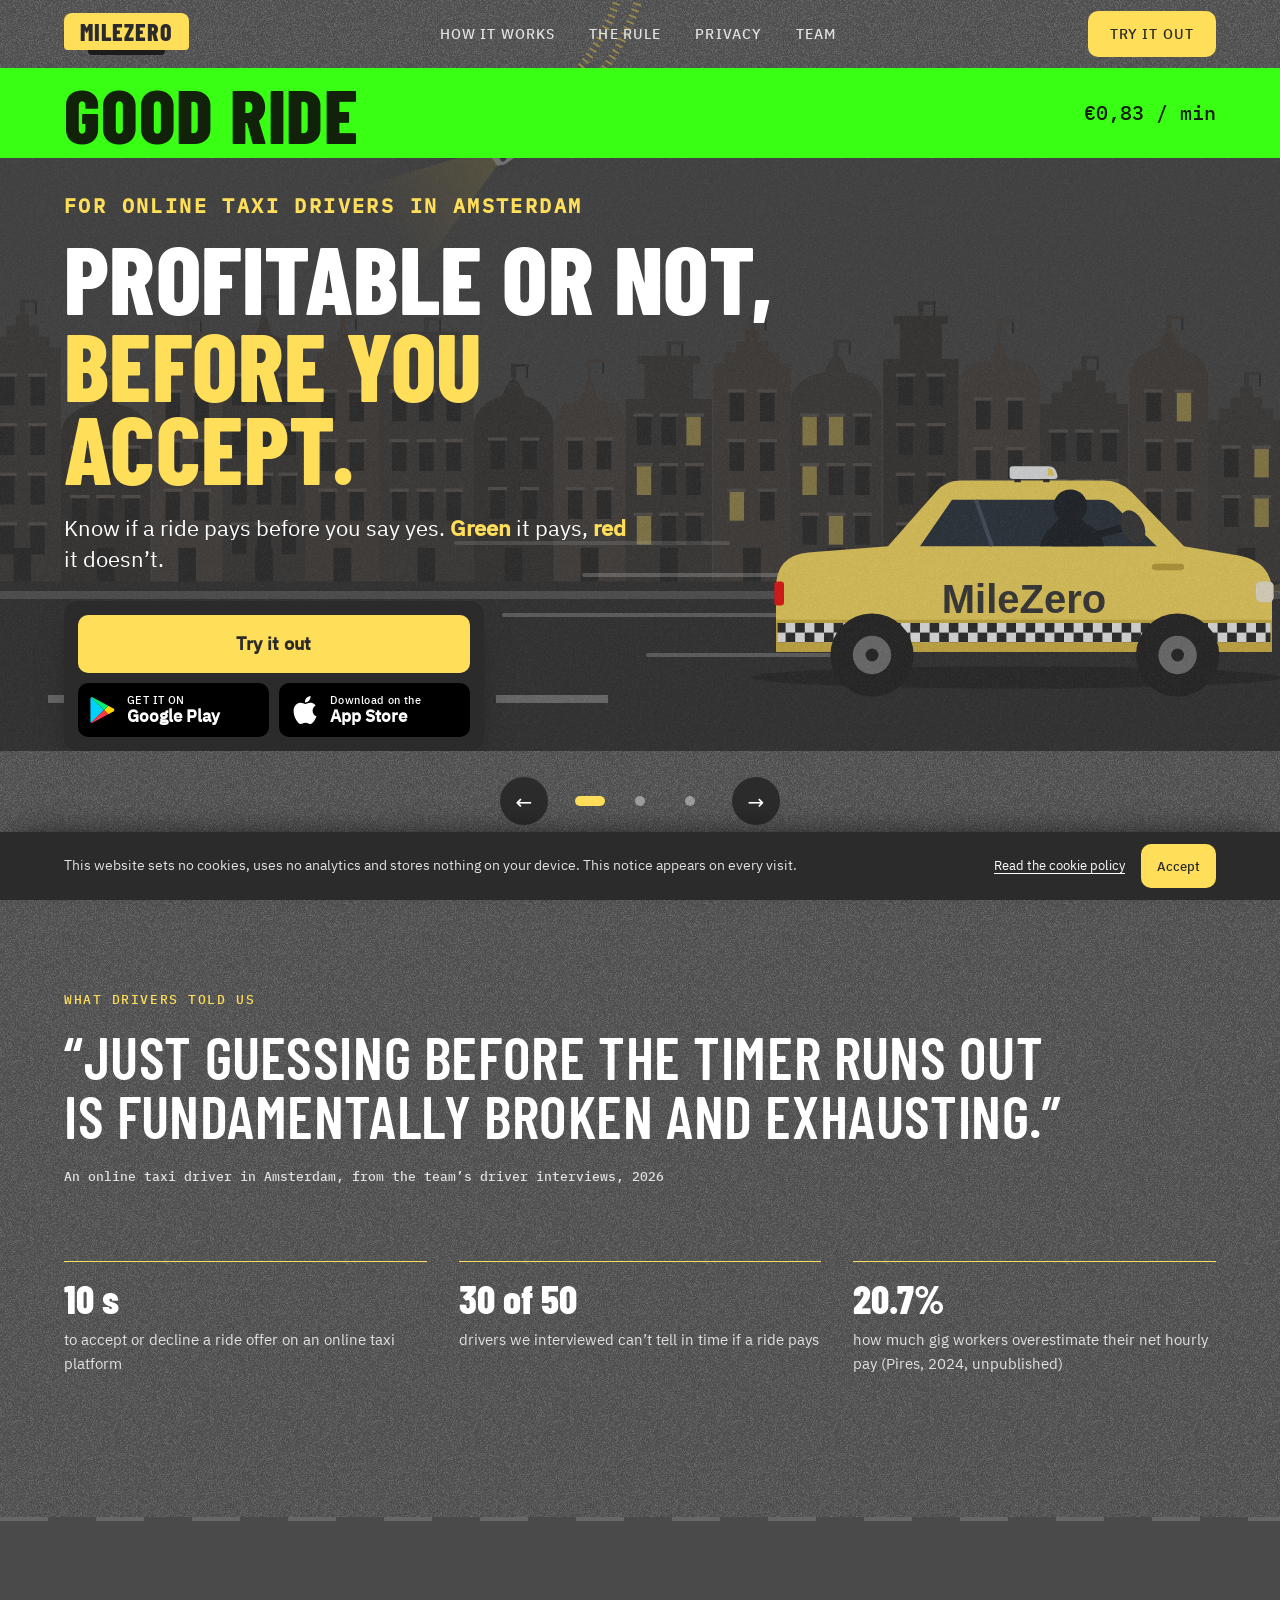
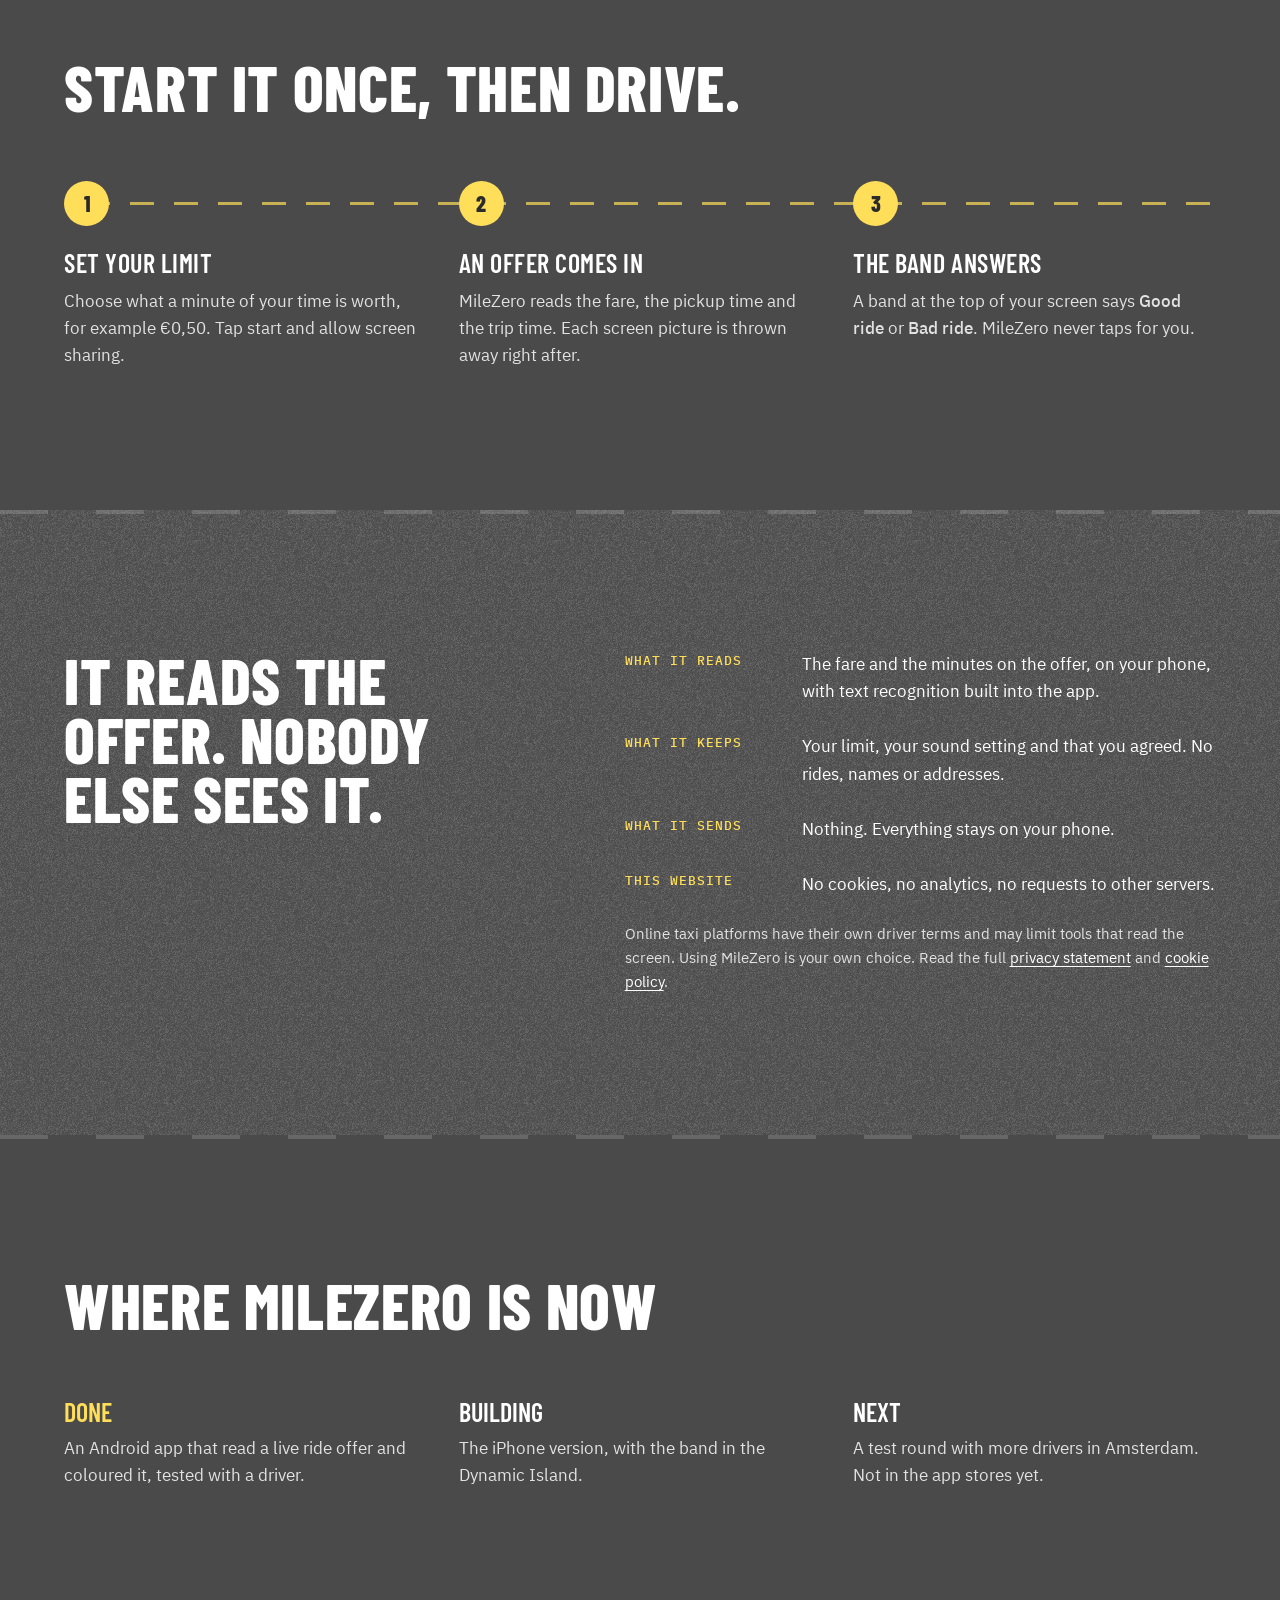
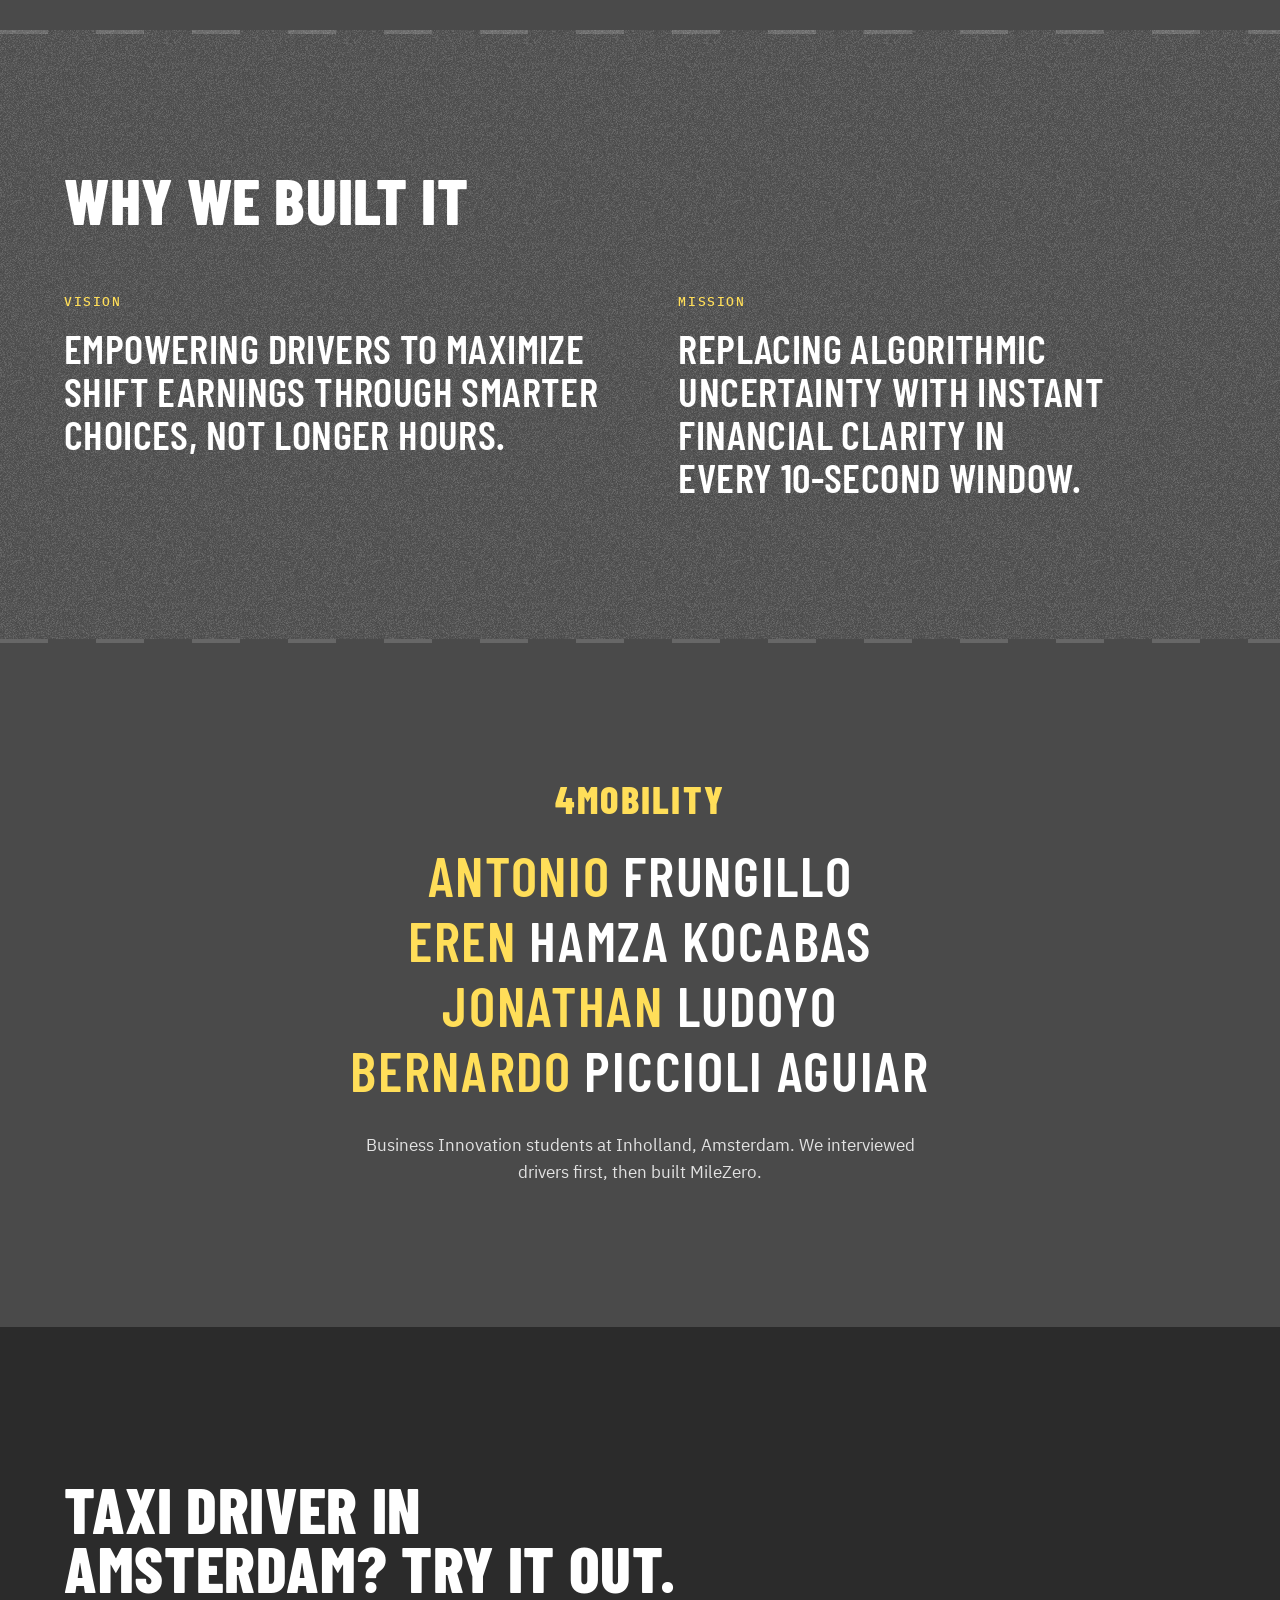
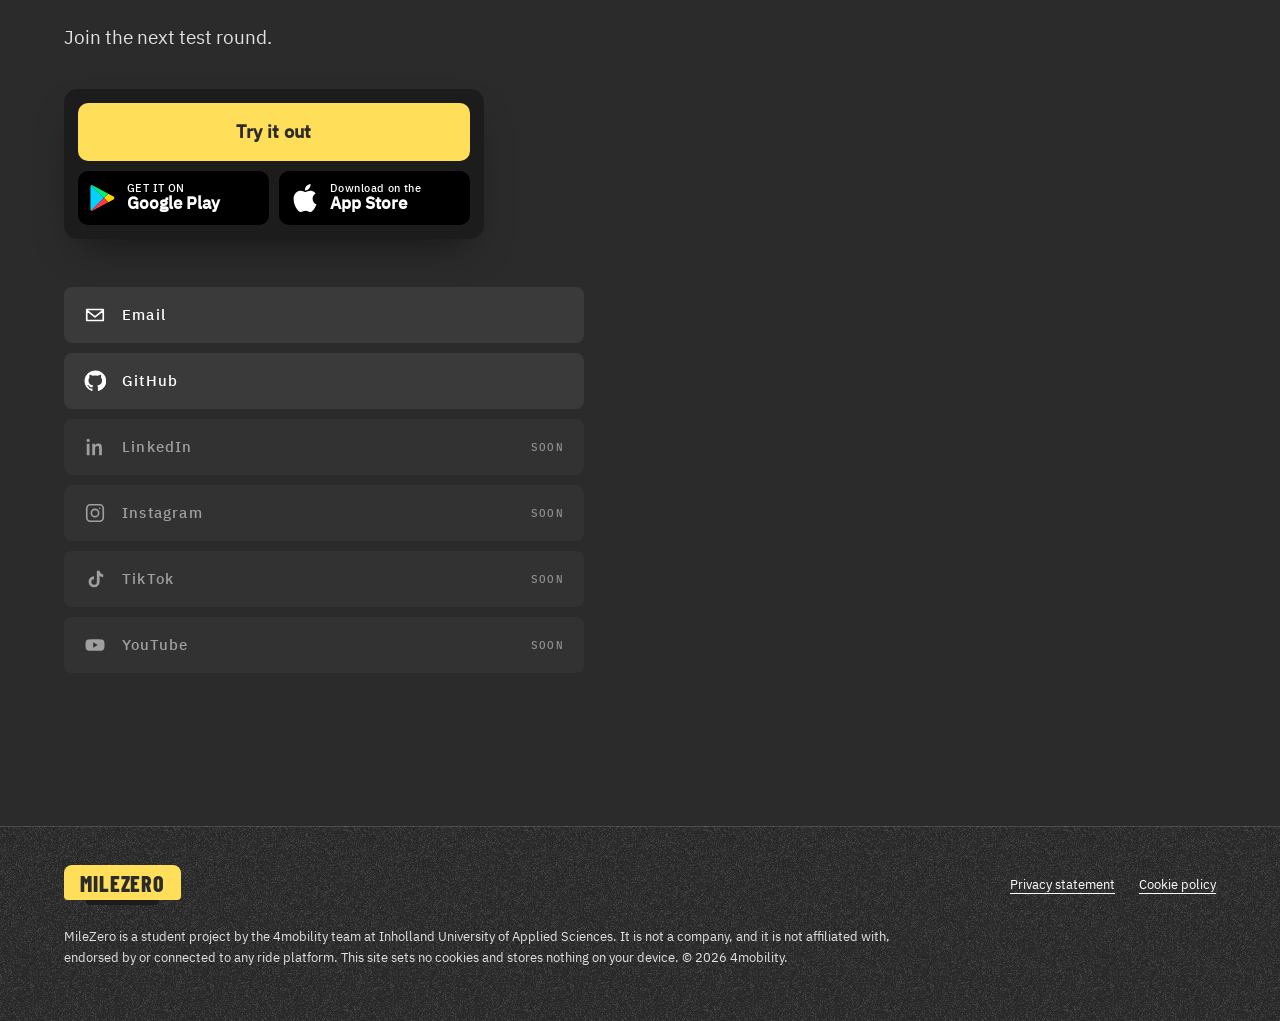
==== index.html @ fc0832f2 "MileZero landing page Co-Authored-By: Claude Opus 5.5 <noreply@anthropic.com>" ====
<!doctype html>
<html lang="en">
<head>
<meta charset="utf-8">
<meta name="viewport" content="width=device-width, initial-scale=1, viewport-fit=cover">
<meta http-equiv="Content-Security-Policy" content="default-src 'none'; script-src 'self'; style-src 'self'; img-src 'self' data:; font-src 'self'; manifest-src 'self'; connect-src 'none'; form-action 'none'; base-uri 'none'">
<meta name="referrer" content="no-referrer">
<meta name="theme-color" content="#545454">
<title>MileZero: profitable or not, before you accept</title>
<meta name="description" content="A ride check for online taxi drivers in Amsterdam. MileZero tells you if a ride is profitable or not, before you accept. Nothing leaves your phone.">
<link rel="canonical" href="https://antoniotakor-tech.github.io/milezero-site/">
<meta property="og:title" content="MileZero: profitable or not, before you accept">
<meta property="og:description" content="Profitable or not, before you accept. For online taxi drivers in Amsterdam.">
<meta property="og:type" content="website">
<meta property="og:url" content="https://antoniotakor-tech.github.io/milezero-site/">
<meta property="og:image" content="https://antoniotakor-tech.github.io/milezero-site/assets/og-image.png">
<meta property="og:image:width" content="1200">
<meta property="og:image:height" content="630">
<meta name="twitter:card" content="summary_large_image">
<meta name="twitter:title" content="MileZero: profitable or not, before you accept">
<meta name="twitter:description" content="Profitable or not, before you accept. For online taxi drivers in Amsterdam.">
<meta name="twitter:image" content="https://antoniotakor-tech.github.io/milezero-site/assets/og-image.png">
<link rel="icon" href="assets/icon.svg" type="image/svg+xml">
<link rel="apple-touch-icon" href="assets/apple-touch-icon.png">
<link rel="manifest" href="manifest.webmanifest">
<link rel="preload" href="assets/fonts/barlow-condensed-latin-800-normal.woff2" as="font" type="font/woff2" crossorigin>
<link rel="stylesheet" href="style.css?v=1794825175">
</head>
<body>
<a class="skip" href="#main">Skip to content</a>
<svg id="road" class="road" aria-hidden="true" focusable="false">
  <defs>
    <mask id="mReveal" maskUnits="userSpaceOnUse"><path id="maskPath" fill="none" stroke="#fff" stroke-width="70" stroke-linecap="round"/></mask>
    <mask id="mHot" maskUnits="userSpaceOnUse"><path id="hotMaskPath" fill="none" stroke="#fff" stroke-width="70"/></mask>
    <linearGradient id="beam" x1="0" x2="1"><stop offset="0" stop-color="#ffde59" stop-opacity=".45"/><stop offset="1" stop-color="#ffde59" stop-opacity="0"/></linearGradient>
  </defs>
  <path id="roadCentre" fill="none" stroke="none"/>
  <g class="tread" mask="url(#mReveal)"><path id="trackL"/><path id="trackR"/></g>
  <g class="tread hot" mask="url(#mHot)"><path id="hotL"/><path id="hotR"/></g>
  <g id="car"><g class="car-body">
    <polygon points="22,-9 150,-52 150,52 22,9" fill="url(#beam)"/>
    <rect x="-24" y="-13" width="48" height="26" rx="8" fill="#f4f6f8"/>
    <rect x="-10" y="-10" width="21" height="20" rx="4" fill="#545454"/>
    <rect x="12" y="-10" width="6" height="20" rx="2" fill="#2b2b2b"/>
    <rect x="-3" y="-4" width="7" height="8" rx="1.5" fill="#ffde59"/>
    <circle cx="22" cy="-8" r="2.4" fill="#fff6dc"/><circle cx="22" cy="8" r="2.4" fill="#fff6dc"/>
    <rect x="-25" y="-11" width="3" height="5" rx="1" fill="#FF0000"/><rect x="-25" y="6" width="3" height="5" rx="1" fill="#FF0000"/>
  </g></g>
</svg>

<header class="nav">
  <div class="wrap">
    <button class="brand" type="button" id="menuBtn" aria-expanded="false" aria-controls="menuPanel" aria-label="Open the menu"><span class="cab" aria-hidden="true"><b>MileZero</b></span></button>
    <ul>
      <li><a href="#how">How it works</a></li>
      <li><a href="#slide2" data-slide="1">The rule</a></li>
      <li><a href="#privacy">Privacy</a></li>
      <li><a href="#team">Team</a></li>
    </ul>
    <a class="btn" href="mailto:antoniotakor@icloud.com?subject=MileZero%20test%20round&amp;body=Hi%20MileZero%20team%2C%0A%0AI%27d%20like%20to%20join%20the%20test%20round.%0A%0AMy%20name%3A%20%0AMy%20city%3A%20%0A">Try it out</a>
  </div>
</header>

<div class="menu" id="menuPanel" hidden>
  <div class="wrap menu-in">
    <nav class="menu-main" aria-label="Menu">
      <a href="#top">Top</a>
      <a href="#problem">The problem</a>
      <a href="#how">How it works</a>
      <a href="#slide2" data-slide="1">The rule</a>
      <a href="#privacy">Privacy</a>
      <a href="#status">Where we are</a>
      <a href="#vision">Why we built it</a>
      <a href="#team">Team</a>
      <a href="mailto:antoniotakor@icloud.com?subject=MileZero%20test%20round&amp;body=Hi%20MileZero%20team%2C%0A%0AI%27d%20like%20to%20join%20the%20test%20round.%0A%0AMy%20name%3A%20%0AMy%20city%3A%20%0A" class="menu-cta">Try it out</a>
    </nav>
    <div class="menu-side">
      <p>More</p>
      <a href="privacy/">Privacy statement</a>
      <a href="cookies/">Cookie policy</a>
    </div>
  </div>
</div>

<main id="main">
<section class="hero" id="top">
  <div class="band" id="band" aria-hidden="true">
    <div class="wrap band-in"><b id="bandWord">Reading</b><span id="bandInfo">…</span></div>
  </div>
  <div class="car" id="car" aria-roledescription="carousel" aria-label="MileZero in three screens">
    <div class="car-stage"><div class="car-wipe" id="carWipe" aria-hidden="true"></div>
    <div class="car-track" id="carTrack" tabindex="0">
      <div class="car-slide on" id="slide1" role="group" aria-roledescription="slide" aria-label="1 of 3: the idea">
  <div class="wrap hero-grid">
        <div class="hero-copy">
          <p class="eyebrow fade">For online taxi drivers in Amsterdam</p>
          <h1><span class="l"><span><b class="hg">Profitable</b> or <b class="hr">not</b>,</span></span><span class="l"><span><em>before you accept.</em></span></span></h1>
          <p class="lead fade">Know if a ride pays before you say yes. <b>Green</b> it pays, <b>red</b> it doesn’t.</p>
          <div class="getcard fade">
          <div class="cta fade">
            <a class="btn big" href="mailto:antoniotakor@icloud.com?subject=MileZero%20test%20round&amp;body=Hi%20MileZero%20team%2C%0A%0AI%27d%20like%20to%20join%20the%20test%20round.%0A%0AMy%20name%3A%20%0AMy%20city%3A%20%0A">Try it out</a>
          </div>
          <div class="stores fade">
            <a class="store" href="mailto:antoniotakor@icloud.com?subject=MileZero%20test%20round&amp;body=Hi%20MileZero%20team%2C%0A%0AI%27d%20like%20to%20join%20the%20test%20round.%0A%0AMy%20name%3A%20%0AMy%20city%3A%20%0A" aria-label="Google Play: join the test round to get the app"><svg class="sicon" viewBox="0 0 24 26" aria-hidden="true"><path fill="#00d1ff" d="M1 1.2 13 13 1 24.8c-.4-.3-.6-.8-.6-1.4V2.6c0-.6.2-1.1.6-1.4z"/><path fill="#ffd400" d="M17 9 13 13l4 4 4.8-2.7c1.1-.6 1.1-2 0-2.6z"/><path fill="#00f076" d="M1 1.2c.5-.3 1.1-.3 1.7.1L17 9l-4 4z"/><path fill="#ff3a44" d="M13 13l4 4-14.3 7.7c-.6.4-1.2.4-1.7.1z"/></svg><span><small>GET IT ON</small>Google Play</span></a>
            <a class="store" href="mailto:antoniotakor@icloud.com?subject=MileZero%20test%20round&amp;body=Hi%20MileZero%20team%2C%0A%0AI%27d%20like%20to%20join%20the%20test%20round.%0A%0AMy%20name%3A%20%0AMy%20city%3A%20%0A" aria-label="App Store: join the test round to get the app"><svg class="sicon" viewBox="0 0 24 24" aria-hidden="true" fill="#fff"><path d="M12.152 6.896c-.948 0-2.415-1.078-3.96-1.04-2.04.027-3.91 1.183-4.961 3.014-2.117 3.675-.546 9.103 1.519 12.09 1.013 1.454 2.208 3.09 3.792 3.039 1.52-.065 2.09-.987 3.935-.987 1.831 0 2.35.987 3.96.948 1.637-.026 2.676-1.48 3.676-2.948 1.156-1.688 1.636-3.325 1.662-3.415-.039-.013-3.182-1.221-3.22-4.857-.026-3.04 2.48-4.494 2.597-4.559-1.429-2.09-3.623-2.324-4.39-2.376-2-.156-3.675 1.09-4.61 1.09zM15.53 3.83c.843-1.012 1.4-2.427 1.245-3.83-1.207.052-2.662.805-3.532 1.818-.78.896-1.454 2.338-1.273 3.714 1.338.104 2.715-.688 3.559-1.701"/></svg><span><small>Download on the</small>App Store</span></a>
          </div>
          </div>
        </div>
        <aside class="ticket fade" aria-label="Example ride offer that the band above is judging">
          <div class="ticket-top"><span id="app">Ride app</span><span>Example offer</span></div>
          <div class="fare" id="fare">€54,56</div>
          <div class="timer"><i id="timer"></i></div>
          <dl>
            <div><dt>Pickup</dt><dd id="pick">9 min</dd></div>
            <div><dt>Trip</dt><dd id="trip">57 min</dd></div>
            <div class="tot"><dt>Total time</dt><dd id="tot">66 min</dd></div>
          </dl>
        </aside>
      </div>
      </div>
      <div class="car-slide" id="slide2" role="group" aria-roledescription="slide" aria-label="2 of 3: try the rule">
        <div class="wrap rule">
        <div >
          <h2 class="rise d0">One sum, your limit.</h2>
          <p class="formula rs d1">fare <em>÷</em> (pickup + trip minutes)</p>
          <p class="lead rs d2">At or above your limit is green, below it is red. MileZero doesn’t guess your costs or fees, because the screen doesn’t show them.</p>
        </div>
        <div class="calc">
          <p class="calc-title">Try it</p>
          <label for="rFare"><div><span>Fare on the offer</span><span id="oFare">€22,00</span></div><input id="rFare" type="range" min="3" max="80" step="0.5" value="22"></label>
          <label for="rMin"><div><span>Pickup + trip</span><span id="oMin">40 min</span></div><input id="rMin" type="range" min="5" max="120" step="1" value="40"></label>
          <label for="rLimit"><div><span>Your limit</span><span id="oLimit">€0,50 / min</span></div><input id="rLimit" type="range" min="20" max="100" step="1" value="50"></label>
          <div class="verdict" id="verdict" role="status" aria-live="polite"><b id="vWord">Good ride</b><span id="vInfo"></span></div>
        </div>
        </div>
      </div>
      <div class="car-slide" id="slide3" role="group" aria-roledescription="slide" aria-label="3 of 3: the app on a ride">
        <div class="wrap rule app-slide">
        <div>
          <h2 class="rise d0">On the ride, not after it.</h2>
          <p class="lead rs d2">The band comes down over your ride app the moment an offer shows. Tap it for the sum behind the colour. Pictures are from the app on an iPhone, with simulated rides.</p>
        </div>
        <div class="phones">
          <figure><img src="assets/app/home-app.webp" width="540" height="1174" loading="lazy" alt="The MileZero start screen: earn at least 0,5 euro per minute, and a Go online button"><figcaption>Home screen</figcaption></figure>
          <figure><img src="assets/app/ride-good.webp" width="540" height="1174" loading="lazy" alt="A simulated ride offer of 24,10 euro with a green MileZero band on top saying good ride, 0,75 euro per minute"><figcaption>Good ride</figcaption></figure>
          <figure><img src="assets/app/ride-bad.webp" width="540" height="1174" loading="lazy" alt="A simulated ride offer of 5,20 euro with a red MileZero band on top saying bad ride, 0,35 euro per minute"><figcaption>Bad ride</figcaption></figure>
          <figure><img src="assets/app/info.webp" width="540" height="1174" loading="lazy" alt="The MileZero info card: 0,75 euro per minute, with ride, pickup, fare and total time"><figcaption>Tap for the sum</figcaption></figure>
        </div>
        </div>
      </div>
    </div>
    </div>
    <div class="wrap car-ui">
      <button class="car-btn" id="carPrev" type="button" aria-label="Previous screen">&#8592;</button>
      <div class="car-dots" role="tablist" aria-label="Choose a screen">
        <button type="button" role="tab" aria-selected="true" aria-label="Screen 1, the idea" data-i="0"></button>
        <button type="button" role="tab" aria-selected="false" aria-label="Screen 2, try the rule" data-i="1"></button>
        <button type="button" role="tab" aria-selected="false" aria-label="Screen 3, the app on a ride" data-i="2"></button>
      </div>
      <button class="car-btn" id="carNext" type="button" aria-label="Next screen">&#8594;</button>
    </div>
  </div>
</section>

<section class="sec" id="problem">
  <div class="wrap">
    <p class="eyebrow rv">What drivers told us</p>
    <blockquote class="quote rv">
      <p>“Just guessing before the timer runs out is fundamentally broken and exhausting.”</p>
      <cite>An online taxi driver in Amsterdam, from the team’s driver interviews, 2026</cite>
    </blockquote>
    <dl class="facts">
      <div class="rv"><dt>10 s</dt><dd>to accept or decline a ride offer on an online taxi platform</dd></div>
      <div class="rv" data-d=".08s"><dt>30 of 50</dt><dd>drivers we interviewed can’t tell in time if a ride pays</dd></div>
      <div class="rv" data-d=".16s"><dt>20.7%</dt><dd>how much gig workers overestimate their net hourly pay (Pires, 2024, unpublished)</dd></div>
    </dl>
  </div>
</section>

<section class="sec" id="how">
  <div class="wrap">
    <h2 class="rv">Start it once, then drive.</h2>
    <ol class="lane">
      <li class="rv"><span class="stop">1</span><h3>Set your limit</h3><p>Choose what a minute of your time is worth, for example €0,50. Tap start and allow screen sharing.</p></li>
      <li class="rv" data-d=".1s"><span class="stop">2</span><h3>An offer comes in</h3><p>MileZero reads the fare, the pickup time and the trip time. Each screen picture is thrown away right after.</p></li>
      <li class="rv" data-d=".2s"><span class="stop">3</span><h3>The band answers</h3><p>A band at the top of your screen says <b>Good ride</b> or <b>Bad ride</b>. MileZero never taps for you.</p></li>
    </ol>
  </div>
</section>

<section class="sec" id="privacy">
  <div class="wrap split">
    <h2 class="rv">It reads the offer. Nobody else sees it.</h2>
    <div>
      <dl class="rows">
        <div class="rv"><dt>What it reads</dt><dd>The fare and the minutes on the offer, on your phone, with text recognition built into the app.</dd></div>
        <div class="rv"><dt>What it keeps</dt><dd>Your limit, your sound setting and that you agreed. No rides, names or addresses.</dd></div>
        <div class="rv"><dt>What it sends</dt><dd>Nothing. Everything stays on your phone.</dd></div>
        <div class="rv"><dt>This website</dt><dd>No cookies, no analytics, no requests to other servers.</dd></div>
      </dl>
      <p class="note rv">Online taxi platforms have their own driver terms and may limit tools that read the screen. Using MileZero is your own choice. Read the full <a href="privacy/">privacy statement</a> and <a href="cookies/">cookie policy</a>.</p>
    </div>
  </div>
</section>

<section class="sec" id="status">
  <div class="wrap">
    <h2>Where MileZero is now</h2>
    <ol class="timeline">
      <li><span>Done</span><p>An Android app that read a live ride offer and coloured it, tested with a driver.</p></li>
      <li><span>Building</span><p>The iPhone version, with the band in the Dynamic Island.</p></li>
      <li><span>Next</span><p>A test round with more drivers in Amsterdam. Not in the app stores yet.</p></li>
    </ol>
  </div>
</section>

<section class="sec" id="vision">
  <div class="wrap">
    <h2 class="rv">Why we built it</h2>
    <div class="vm">
      <div class="rv"><p class="vm-label">Vision</p><p class="vm-text">Empowering drivers to maximize shift earnings through smarter choices, not longer hours.</p></div>
      <div class="rv" data-d=".1s"><p class="vm-label">Mission</p><p class="vm-text">Replacing algorithmic uncertainty with instant financial clarity in every 10-second window.</p></div>
    </div>
  </div>
</section>

<section class="sec team-sec" id="team">
  <div class="wrap">
    <p class="eyebrow rv">4mobility</p>
    <ul class="names">
      <li class="rv" data-d="0.00s"><span class="fn">Antonio</span> Frungillo</li>
      <li class="rv" data-d="0.08s"><span class="fn">Eren</span> Hamza Kocabas</li>
      <li class="rv" data-d="0.16s"><span class="fn">Jonathan</span> Ludoyo</li>
      <li class="rv" data-d="0.24s"><span class="fn">Bernardo</span> Piccioli Aguiar</li>
    </ul>
    <p class="team-note rv">Business Innovation students at Inholland, Amsterdam. We interviewed drivers first, then built MileZero.</p>
  </div>
</section>

<section class="final" id="contact">
  <div class="wrap rv">
    <h2>Taxi driver in Amsterdam? Try it out.</h2>
    <p class="lead">Join the next test round.</p>
    <div class="getcard">
    <a class="btn big" href="mailto:antoniotakor@icloud.com?subject=MileZero%20test%20round&amp;body=Hi%20MileZero%20team%2C%0A%0AI%27d%20like%20to%20join%20the%20test%20round.%0A%0AMy%20name%3A%20%0AMy%20city%3A%20%0A">Try it out</a>
    <div class="stores">
            <a class="store" href="mailto:antoniotakor@icloud.com?subject=MileZero%20test%20round&amp;body=Hi%20MileZero%20team%2C%0A%0AI%27d%20like%20to%20join%20the%20test%20round.%0A%0AMy%20name%3A%20%0AMy%20city%3A%20%0A" aria-label="Google Play: join the test round to get the app"><svg class="sicon" viewBox="0 0 24 26" aria-hidden="true"><path fill="#00d1ff" d="M1 1.2 13 13 1 24.8c-.4-.3-.6-.8-.6-1.4V2.6c0-.6.2-1.1.6-1.4z"/><path fill="#ffd400" d="M17 9 13 13l4 4 4.8-2.7c1.1-.6 1.1-2 0-2.6z"/><path fill="#00f076" d="M1 1.2c.5-.3 1.1-.3 1.7.1L17 9l-4 4z"/><path fill="#ff3a44" d="M13 13l4 4-14.3 7.7c-.6.4-1.2.4-1.7.1z"/></svg><span><small>GET IT ON</small>Google Play</span></a>
            <a class="store" href="mailto:antoniotakor@icloud.com?subject=MileZero%20test%20round&amp;body=Hi%20MileZero%20team%2C%0A%0AI%27d%20like%20to%20join%20the%20test%20round.%0A%0AMy%20name%3A%20%0AMy%20city%3A%20%0A" aria-label="App Store: join the test round to get the app"><svg class="sicon" viewBox="0 0 24 24" aria-hidden="true" fill="#fff"><path d="M12.152 6.896c-.948 0-2.415-1.078-3.96-1.04-2.04.027-3.91 1.183-4.961 3.014-2.117 3.675-.546 9.103 1.519 12.09 1.013 1.454 2.208 3.09 3.792 3.039 1.52-.065 2.09-.987 3.935-.987 1.831 0 2.35.987 3.96.948 1.637-.026 2.676-1.48 3.676-2.948 1.156-1.688 1.636-3.325 1.662-3.415-.039-.013-3.182-1.221-3.22-4.857-.026-3.04 2.48-4.494 2.597-4.559-1.429-2.09-3.623-2.324-4.39-2.376-2-.156-3.675 1.09-4.61 1.09zM15.53 3.83c.843-1.012 1.4-2.427 1.245-3.83-1.207.052-2.662.805-3.532 1.818-.78.896-1.454 2.338-1.273 3.714 1.338.104 2.715-.688 3.559-1.701"/></svg><span><small>Download on the</small>App Store</span></a>
          </div>
    </div>
    <ul class="clinks" aria-label="Find us">
      <li><a class="clink" href="mailto:antoniotakor@icloud.com?subject=MileZero%20test%20round&amp;body=Hi%20MileZero%20team%2C%0A%0AI%27d%20like%20to%20join%20the%20test%20round.%0A%0AMy%20name%3A%20%0AMy%20city%3A%20%0A"><svg viewBox="0 0 24 24" aria-hidden="true" fill="none" stroke="currentColor" stroke-width="1.8" stroke-linecap="round" stroke-linejoin="round"><path d="M3 6h18v12H3zM3 7l9 7 9-7"/></svg><span>Email</span></a></li>
      <li><a class="clink" href="https://github.com/antoniotakor-tech/milezero-site"><svg viewBox="0 0 24 24" aria-hidden="true" fill="currentColor"><path d="M12 .5a11.5 11.5 0 0 0-3.6 22.4c.6.1.8-.2.8-.6v-2c-3.2.7-3.9-1.5-3.9-1.5-.5-1.3-1.3-1.7-1.3-1.7-1-.7.1-.7.1-.7 1.2.1 1.8 1.2 1.8 1.2 1 1.8 2.8 1.3 3.5 1 .1-.8.4-1.3.8-1.6-2.6-.3-5.3-1.3-5.3-5.7 0-1.3.5-2.3 1.2-3.1-.1-.3-.5-1.5.1-3.1 0 0 1-.3 3.2 1.2a11 11 0 0 1 5.8 0c2.2-1.5 3.2-1.2 3.2-1.2.6 1.6.2 2.8.1 3.1.8.8 1.2 1.8 1.2 3.1 0 4.4-2.7 5.4-5.3 5.7.4.4.8 1.1.8 2.2v3.2c0 .4.2.7.8.6A11.5 11.5 0 0 0 12 .5z"/></svg><span>GitHub</span></a></li>
      <li><span class="clink off" aria-disabled="true"><svg viewBox="0 0 24 24" aria-hidden="true" fill="currentColor"><path d="M4.5 3a1.8 1.8 0 1 1 0 3.6 1.8 1.8 0 0 1 0-3.6zM3 8.5h3V21H3zM9 8.5h2.9v1.7c.5-.9 1.7-2 3.6-2 3.4 0 4 2.2 4 5.1V21h-3v-6.7c0-1.6 0-3.3-2-3.3s-2.4 1.4-2.4 3.2V21H9z"/></svg><span>LinkedIn</span><em>Soon</em></span></li>
      <li><span class="clink off" aria-disabled="true"><svg viewBox="0 0 24 24" aria-hidden="true" fill="none" stroke="currentColor" stroke-width="1.8" stroke-linecap="round" stroke-linejoin="round"><path d="M7 3h10a4 4 0 0 1 4 4v10a4 4 0 0 1-4 4H7a4 4 0 0 1-4-4V7a4 4 0 0 1 4-4zM12 8a4 4 0 1 0 0 8 4 4 0 0 0 0-8zM17.2 6.8h.01"/></svg><span>Instagram</span><em>Soon</em></span></li>
      <li><span class="clink off" aria-disabled="true"><svg viewBox="0 0 24 24" aria-hidden="true" fill="currentColor"><path d="M14 3h3a5 5 0 0 0 4 4v3a8 8 0 0 1-4-1.2V15a6 6 0 1 1-6-6v3.2a3 3 0 1 0 3 2.8z"/></svg><span>TikTok</span><em>Soon</em></span></li>
      <li><span class="clink off" aria-disabled="true"><svg viewBox="0 0 24 24" aria-hidden="true" fill="currentColor"><path d="M22 8.2a3 3 0 0 0-2.1-2.1C18 5.6 12 5.6 12 5.6s-6 0-7.9.5A3 3 0 0 0 2 8.2 31 31 0 0 0 1.6 12 31 31 0 0 0 2 15.8a3 3 0 0 0 2.1 2.1c1.9.5 7.9.5 7.9.5s6 0 7.9-.5a3 3 0 0 0 2.1-2.1c.4-1.2.4-3.8.4-3.8s0-2.6-.4-3.8zM10 15V9l5 3z"/></svg><span>YouTube</span><em>Soon</em></span></li>
    </ul>
  </div>
</section>
</main>

<footer>
  <div class="wrap">
    <div class="row">
      <a class="brand" href="#top" aria-label="MileZero, back to top"><span class="cab" aria-hidden="true"><b>MileZero</b></span></a>
      <nav aria-label="Legal"><a href="privacy/">Privacy statement</a><a href="cookies/">Cookie policy</a></nav>
    </div>
    <small>MileZero is a student project by the 4mobility team at Inholland University of Applied Sciences. It is not a company, and it is not affiliated with, endorsed by or connected to any ride platform. This site sets no cookies and stores nothing on your device. © 2026 4mobility.</small>
  </div>
</footer>
<div class="consent" id="consent" role="region" aria-label="Cookie notice" hidden>
  <p class="consent-title">Cookies</p>
  <p>This website sets no cookies, uses no analytics and stores nothing on your device. This notice appears on every visit.</p>
  <div class="consent-actions">
    <a href="cookies/">Read the cookie policy</a>
    <button type="button" class="btn" id="consentOk">Accept</button>
  </div>
</div>
<script src="main.js?v=1794825175"></script>
</body>
</html>
---- style.css ----
/* MileZero landing. Brand tokens only: asphalt base, Clock Gold accent, Route Blue for actions.
   Red/green appear only as the ride verdict (the hero band and the calculator). Fonts are self-hosted (OFL). */
@font-face{font-family:"Barlow Condensed";font-weight:600;font-display:swap;src:url(assets/fonts/barlow-condensed-latin-600-normal.woff2) format("woff2")}
@font-face{font-family:"Barlow Condensed";font-weight:800;font-display:swap;src:url(assets/fonts/barlow-condensed-latin-800-normal.woff2) format("woff2")}
@font-face{font-family:"IBM Plex Sans";font-weight:400;font-display:swap;src:url(assets/fonts/ibm-plex-sans-latin-400-normal.woff2) format("woff2")}
@font-face{font-family:"IBM Plex Sans";font-weight:500;font-display:swap;src:url(assets/fonts/ibm-plex-sans-latin-500-normal.woff2) format("woff2")}
@font-face{font-family:"IBM Plex Mono";font-weight:500;font-display:swap;src:url(assets/fonts/ibm-plex-mono-latin-500-normal.woff2) format("woff2")}

:root{
  --asphalt:#545454;      /* page */
  --asphalt-d:#4a4a4a;    /* alternate band of road */
  --night:#2b2b2b;        /* ticket, calculator, footer */
  --white:#ffffff;        /* milestone white */
  --mut:#e2e2e2;
  --line:rgba(244,246,248,.14);
  --gold:#ffde59;         /* clock gold */
  --blue:#ffde59;         /* action = yellow */
  --good:#39FF14; --good-t:#11210a; --bad:#FF0000; --unk:#6e6e6e;
  --display:"Barlow Condensed","Arial Narrow",sans-serif;
  --body:"IBM Plex Sans",-apple-system,system-ui,sans-serif;
  --mono:"IBM Plex Mono",ui-monospace,Menlo,monospace;
  --ease:cubic-bezier(.2,.7,.2,1);
  --pad:clamp(20px,5vw,64px); --max:1160px;
  color-scheme:dark;
}
*{box-sizing:border-box}
html{scroll-behavior:smooth;scroll-padding-top:80px;-webkit-text-size-adjust:100%}
body{margin:0;background:var(--asphalt);color:var(--white);font:400 17px/1.6 var(--body);overflow-x:hidden}
img,svg{display:block;max-width:100%}
a{color:inherit}
b{font-weight:500}
:focus-visible{outline:2px solid var(--gold);outline-offset:3px}
.skip{position:absolute;left:16px;top:-80px;background:var(--white);color:var(--night);padding:12px 16px;z-index:99;font-weight:500}
.skip:focus{top:12px}
.wrap{position:relative;z-index:2;width:min(100% - 2*var(--pad),var(--max));margin-inline:auto}

/* type */
h1,h2,h3{font-family:var(--display);font-weight:800;text-transform:uppercase;margin:0;text-wrap:balance}
h1{font-size:clamp(54px,8.2vw,124px);line-height:.88;letter-spacing:.005em}
h1 em{font-style:normal;color:var(--gold)}
h2{font-size:clamp(38px,5vw,72px);line-height:.92;letter-spacing:.01em;max-width:14em}
h3{font-size:26px;font-weight:600;line-height:1;letter-spacing:.02em}
.eyebrow{font:500 13px/1 var(--mono);letter-spacing:.12em;text-transform:uppercase;color:var(--gold);margin:0 0 22px}
.lead{font-size:clamp(17px,1.5vw,19px);color:var(--mut);max-width:34em;text-wrap:pretty;margin:0}

/* nav */
.nav{position:fixed;inset:0 0 auto 0;z-index:50;transition:background .3s,box-shadow .3s,transform .4s var(--ease)}
.nav.hide{transform:translateY(-110%)}
.nav.solid{background:var(--asphalt);box-shadow:0 1px 0 var(--line)}
.nav .wrap{display:flex;align-items:center;justify-content:space-between;gap:16px;height:68px}
.brand{display:flex;align-items:center;gap:12px;text-decoration:none}
.stone{width:24px;height:29px;flex:none}
.wm{height:18px;width:auto}
.nav ul{display:flex;gap:6px;list-style:none;margin:0;padding:0}
.nav ul a{display:block;padding:9px 14px;border-radius:8px;text-decoration:none;font:500 14px/1 var(--body);
  text-transform:uppercase;letter-spacing:.08em;color:var(--mut);transition:background .2s,color .2s}
.nav ul a:hover,.nav ul a.active{background:var(--white);color:var(--night)}
.nav .btn{text-transform:uppercase;letter-spacing:.08em;font-size:14px}
.nav .btn:hover{background:var(--white);color:var(--night);filter:none}
@media (max-width:820px){.nav ul{display:none}}

.btn{display:inline-flex;align-items:center;min-height:46px;padding:0 22px;border-radius:10px;background:var(--blue);color:#2b2b2b;
  font:500 15px var(--body);text-decoration:none;white-space:nowrap;transition:filter .2s,transform .2s var(--ease)}
.btn:hover{filter:brightness(1.1)}
.btn:active{transform:translateY(1px)}
.btn.ghost{color:var(--white);background:transparent;box-shadow:inset 0 0 0 1.5px var(--line)}
.btn.ghost:hover{box-shadow:inset 0 0 0 1.5px var(--mut);filter:none}
@media (max-width:520px){.nav .btn{min-height:44px;padding:0 14px;font-size:14px}.wm{height:15px}}

/* hero: the page opens with MileZero's own band */
.hero{padding:68px 0 clamp(80px,10vw,128px)}
.band{position:relative;z-index:3;background:var(--unk);color:var(--white);transition:background .5s var(--ease),color .5s,box-shadow .5s}
.band-in{display:flex;align-items:center;justify-content:space-between;gap:16px;min-height:clamp(104px,15vw,184px)}
.band b{font:800 clamp(52px,10vw,148px)/.9 var(--display);text-transform:uppercase;letter-spacing:.01em;color:inherit}
.band span{font:500 clamp(14px,1.6vw,20px)/1.3 var(--mono);text-align:right}
.band.good{background:var(--good);color:var(--good-t);box-shadow:0 18px 60px -10px rgba(57,255,20,.45)}
.band.bad{background:var(--bad);color:#fff;box-shadow:0 18px 60px -10px rgba(255,0,0,.5)}
.band.bad span{color:#fff;font-weight:600} /* pure red #FF0000 gives white 4.0:1, dark 3.5:1; white is the better of the two */

.hero-grid{display:grid;grid-template-columns:1.25fr .75fr;gap:clamp(32px,6vw,96px);align-items:start;margin-top:clamp(48px,7vw,96px)}
.hero h1{margin-bottom:28px}
.hero h1 .l{display:block;overflow:hidden;padding-bottom:.04em}
.hero h1 .l>span{display:block;transform:translateY(105%);animation:up .9s var(--ease) forwards}
.hero h1 .l:nth-child(2)>span{animation-delay:.1s}
.hero .cta{display:flex;flex-wrap:wrap;gap:12px;margin-top:32px}
.hero .fade{opacity:0;animation:fade .8s .4s var(--ease) forwards}
@keyframes up{to{transform:none}}
@keyframes fade{to{opacity:1}}

/* the offer, as a receipt */
.ticket{background:var(--night);border-radius:4px;padding:22px 22px 18px;font:500 14px var(--mono);
  -webkit-mask:radial-gradient(circle 7px at 0 50%,#0000 98%,#000) left/51% 100% no-repeat,radial-gradient(circle 7px at 100% 50%,#0000 98%,#000) right/51% 100% no-repeat;
          mask:radial-gradient(circle 7px at 0 50%,#0000 98%,#000) left/51% 100% no-repeat,radial-gradient(circle 7px at 100% 50%,#0000 98%,#000) right/51% 100% no-repeat}
.ticket-top{display:flex;justify-content:space-between;color:var(--mut);font-size:12px;letter-spacing:.1em;text-transform:uppercase}
.fare{font:800 64px/1 var(--display);margin:14px 0 14px}
.timer{height:3px;background:rgba(244,246,248,.1)}
.timer i{display:block;height:100%;width:100%;background:var(--gold);transform-origin:left}
.timer i.run{animation:drain 5s linear forwards}
@keyframes drain{to{transform:scaleX(0)}}
.ticket dl{margin:16px 0 0}
.ticket dl div{display:flex;justify-content:space-between;padding:9px 0;border-bottom:1px dashed var(--line)}
.ticket dl div:last-child{border-bottom:0}
.ticket dt{color:var(--mut)}
.ticket dd{margin:0}
.ticket .tot dd{color:var(--gold)}
@media (max-width:900px){.hero-grid{grid-template-columns:1fr}.ticket{max-width:420px}}

/* sections: alternating road surface, road-marking divider */
.sec{position:relative;padding:clamp(88px,11vw,152px) 0}
.sec:nth-of-type(odd){background:var(--asphalt-d)}
.sec::before{content:"";position:absolute;left:0;right:0;top:0;height:4px;
  background:repeating-linear-gradient(90deg,var(--white) 0 48px,transparent 48px 96px);opacity:.16}

/* problem */
.quote{margin:0 0 clamp(48px,6vw,80px)}
.quote p{margin:0;max-width:17em;font:600 clamp(34px,4.6vw,64px)/1 var(--display);text-transform:uppercase;letter-spacing:.01em}
.quote cite{display:block;margin-top:22px;font:500 13px var(--mono);font-style:normal;color:var(--mut)}
.facts{display:grid;grid-template-columns:repeat(3,1fr);gap:32px;margin:0}
.facts div{border-top:1.5px solid var(--gold);padding-top:16px}
.facts dt{font:800 40px/1 var(--display);color:var(--white)}
.facts dd{margin:10px 0 0;color:var(--mut);font-size:15px}
@media (max-width:760px){.facts{grid-template-columns:1fr;gap:24px}}

/* how: three stops on one lane */
.lane{list-style:none;margin:clamp(40px,5vw,64px) 0 0;padding:0;display:grid;grid-template-columns:repeat(3,1fr);gap:32px;position:relative}
.lane::before{content:"";position:absolute;top:21px;left:22px;right:0;height:3px;
  background:repeating-linear-gradient(90deg,var(--gold) 0 24px,transparent 24px 44px);opacity:.7}
.lane li{position:relative}
.stop{display:grid;place-items:center;width:45px;height:45px;border-radius:50%;background:var(--gold);color:var(--night);font:800 22px var(--display);margin-bottom:24px;position:relative}
.lane h3{margin-bottom:12px}
.lane p{margin:0;color:var(--mut);max-width:24em}
@media (max-width:820px){.lane{grid-template-columns:1fr}.lane::before{top:0;bottom:0;left:21px;right:auto;width:3px;height:auto;
  background:repeating-linear-gradient(180deg,var(--gold) 0 24px,transparent 24px 44px)}.lane li{padding-left:72px}.stop{position:absolute;left:0;top:0}}

/* rule + calculator */
.rule{display:grid;grid-template-columns:1fr 1fr;gap:clamp(32px,6vw,96px);align-items:center}
.formula{font:500 clamp(18px,2vw,24px) var(--mono);margin:28px 0}
.formula em{font-style:normal;color:var(--gold)}
.calc{background:var(--night);border-radius:16px;padding:clamp(22px,3vw,32px);display:grid;gap:24px}
.calc-title{margin:0;font:500 12px var(--mono);letter-spacing:.12em;text-transform:uppercase;color:var(--gold)}
.calc label{display:grid;gap:12px}
.calc label div{display:flex;justify-content:space-between;font-size:15px}
.calc label div span:first-child{color:var(--mut)}
.calc label div span:last-child{font-family:var(--mono)}
input[type=range]{-webkit-appearance:none;appearance:none;width:100%;height:44px;background:transparent;margin:0;outline-offset:2px}
input[type=range]::-webkit-slider-runnable-track{height:4px;border-radius:2px;background:rgba(244,246,248,.15)}
input[type=range]::-moz-range-track{height:4px;border-radius:2px;background:rgba(244,246,248,.15)}
input[type=range]::-webkit-slider-thumb{-webkit-appearance:none;margin-top:-10px;width:24px;height:24px;border-radius:50%;background:var(--white);cursor:grab}
input[type=range]::-moz-range-thumb{width:24px;height:24px;border-radius:50%;background:var(--white);border:0;cursor:grab}
.verdict{display:flex;justify-content:space-between;align-items:center;gap:12px;padding:18px 20px;background:var(--unk);transition:background .35s var(--ease),color .35s,box-shadow .35s}
.verdict b{font:800 clamp(30px,3.4vw,42px)/1 var(--display);text-transform:uppercase;color:inherit}
.verdict span{font:500 13px var(--mono);text-align:right}
.verdict.good{background:var(--good);color:var(--good-t);box-shadow:0 10px 40px -8px rgba(57,255,20,.45)}
.verdict.bad{background:var(--bad);color:#fff;box-shadow:0 10px 40px -8px rgba(255,0,0,.5)}
.verdict.bad span{color:#fff;font-weight:600}
@media (max-width:900px){.rule{grid-template-columns:1fr}}

/* privacy */
.split{display:grid;grid-template-columns:.9fr 1.1fr;gap:clamp(32px,6vw,96px);align-items:start}
.rows{margin:0}
.rows{display:grid;gap:28px}
.rows div{display:grid;grid-template-columns:9em 1fr;gap:24px}
.rows dt{font:500 13px/1.6 var(--mono);text-transform:uppercase;letter-spacing:.08em;color:var(--gold)}
.rows dd{margin:0}
.note{margin:24px 0 0;color:var(--mut);font-size:15px}
.note a{color:var(--white);text-underline-offset:3px}
@media (max-width:900px){.split{grid-template-columns:1fr}}
@media (max-width:520px){.rows div{grid-template-columns:1fr;gap:6px}}

/* status */
.timeline{list-style:none;margin:clamp(40px,5vw,64px) 0 0;padding:0;display:grid;grid-template-columns:repeat(3,1fr);gap:32px}
.timeline span{display:block;font:600 26px/1 var(--display);text-transform:uppercase;margin-bottom:10px}
.timeline li:first-child span{color:var(--gold)}
.timeline p{margin:0;color:var(--mut)}
@media (max-width:760px){.timeline{grid-template-columns:1fr}}

/* vision + mission */
.vm{display:grid;grid-template-columns:1fr 1fr;gap:clamp(32px,6vw,96px);margin-top:clamp(40px,5vw,64px)}
.vm-label{margin:0 0 16px;font:500 13px var(--mono);letter-spacing:.12em;text-transform:uppercase;color:var(--gold)}
.vm-text{margin:0;font:600 clamp(28px,3.2vw,44px)/1.05 var(--display);text-transform:uppercase;letter-spacing:.01em;text-wrap:balance}
@media (max-width:820px){.vm{grid-template-columns:1fr}}

/* team, set like the deck's first slide */
.team-sec{text-align:center}
.team-sec .eyebrow{font:800 clamp(28px,3vw,40px)/1 var(--display);letter-spacing:.06em;margin-bottom:28px}
.names{list-style:none;margin:0;padding:0;display:grid;gap:6px}
.names li{font:600 clamp(28px,4.4vw,56px)/1.05 var(--display);text-transform:uppercase;letter-spacing:.03em}
.names .fn{color:var(--gold)}
.team-note{margin:32px auto 0;color:var(--mut);max-width:34em}

/* contact + footer */
.final{padding:clamp(96px,12vw,160px) 0;background:var(--night)}
.final h2{max-width:13em;margin-bottom:24px}
.final .lead{margin-bottom:36px}
footer{background:var(--night);border-top:1px solid var(--line);padding:36px 0 52px;color:var(--mut);font-size:13px}
footer .wrap{display:grid;gap:20px}
footer .row{display:flex;flex-wrap:wrap;gap:12px 28px;align-items:center;justify-content:space-between}
footer nav{display:flex;flex-wrap:wrap;gap:8px 24px}
footer a{color:var(--white);text-underline-offset:4px}
footer small{max-width:64em;line-height:1.6;font-size:13px}
footer nav a{display:inline-flex;align-items:center;min-height:44px}
.brand{min-height:44px}

/* cookie notice */
.consent{position:fixed;left:0;right:0;bottom:0;z-index:80;background:var(--night);color:var(--white);padding:12px var(--pad);
  display:flex;flex-wrap:wrap;align-items:center;gap:8px 20px;box-shadow:0 -10px 30px -14px rgba(0,0,0,.7);
  transform:translateY(100%);opacity:0;transition:transform .5s var(--ease),opacity .5s var(--ease)}
.consent.show{transform:none;opacity:1}
.consent-title{display:none}
.consent p{margin:0;font-size:13.5px;line-height:1.45;color:var(--mut);flex:1 1 280px}
.consent-actions{display:flex;align-items:center;gap:16px;margin:0}
.consent-actions a{font-size:13px;color:var(--white);text-underline-offset:3px}
.consent .btn{min-height:44px;padding:0 16px;font-size:13px;border:0;cursor:pointer}

/* tyre tracks + car */
.road{position:absolute;top:0;left:0;width:100%;height:0;z-index:1;pointer-events:none;overflow:visible}
.tread path{fill:none;stroke:rgba(23,25,29,.35);stroke-dasharray:2 4.5}
.tread.hot path{stroke:rgba(255,222,89,.45)}
.car-body{filter:drop-shadow(0 6px 10px rgba(0,0,0,.45))}
.sm .car-body{transform:scale(.72)}
.sm polygon{display:none}

/* reveal */
.js .rv{opacity:0;transform:translateY(40px);transition:opacity .9s var(--ease),transform .9s var(--ease);transition-delay:var(--d,0s)}
.js .rv[data-from="left"]{transform:translateX(-90px)}
.js .rv[data-from="right"]{transform:translateX(90px)}
.js .rv[data-from="top"]{transform:translateY(-40px)}
.js .rv.in,.js .rv[data-from].in{opacity:1;transform:none}
main{overflow-x:clip}

@media (prefers-reduced-motion:reduce){
  html{scroll-behavior:auto}
  *,*::before,*::after{animation-duration:.001ms!important;animation-iteration-count:1!important;transition-duration:.001ms!important}
  .hero h1 .l>span{transform:none}.hero .fade,.rv,.rv[data-from]{opacity:1;transform:none}
  .nav.hide{transform:none}
  #car,.tread.hot{display:none}
}

/* logo opens the full menu */
button.brand{background:none;border:0;padding:0;margin:0;color:inherit;font:inherit;cursor:pointer}
.menu{position:fixed;inset:0;z-index:49;background:var(--asphalt);overflow:auto;padding:92px 0 32px;animation:menuin .35s var(--ease)}
@keyframes menuin{from{opacity:0;transform:translateY(-16px)}to{opacity:1;transform:none}}
.menu[hidden]{display:none}
.menu-in{display:grid;grid-template-columns:1fr auto;gap:clamp(32px,6vw,96px);align-items:start}
.menu-main{display:grid;gap:2px}
.menu-main a{display:block;font:800 clamp(1.7rem,min(5.2vw,7vh),3.8rem)/1.0 var(--display);text-transform:uppercase;letter-spacing:.012em;text-decoration:none;color:var(--white);padding:6px 14px;margin-left:-14px;transition:background .2s,color .2s}
.menu-main a:hover,.menu-main a:focus-visible{background:var(--white);color:var(--night)}
.menu-main a.menu-cta{color:var(--gold)}
.menu-main a.menu-cta:hover{color:var(--night)}
.menu-side{display:grid;gap:10px;min-width:12em;padding-top:10px}
.menu-side p{margin:0 0 6px;font:500 12px/1 var(--mono);letter-spacing:.14em;text-transform:uppercase;color:var(--gold)}
.menu-side a{font-size:15px;color:var(--mut);text-decoration:none;padding:6px 0}
.menu-side a:hover{color:var(--white)}
body.menu-open{overflow:hidden}
@media (max-width:700px){.menu-in{grid-template-columns:1fr}.menu-side{padding-top:24px}}

/* gentler slide-in on small screens so nothing looks clipped at the edge */
@media (max-width:700px){.js .rv[data-from="left"]{transform:translateX(-24px)}.js .rv[data-from="right"]{transform:translateX(24px)}}


/* grain: fine paper-like noise on the flat background colours only (never on photos or screenshots). A small local PNG, nothing external. */
body,.menu,footer{background-image:url("assets/grain-soft.png");background-size:180px 180px}

/* hero carousel: swipe between the idea and the rule */
.car-stage{position:relative;z-index:2;overflow:hidden;padding:0 0 8px;perspective:1600px}
.car-track{display:flex;overflow-x:auto;scroll-snap-type:x mandatory;scrollbar-width:none;-webkit-overflow-scrolling:touch;overscroll-behavior-x:contain;outline:none}
.car-track::-webkit-scrollbar{display:none}
.car-slide{position:relative;z-index:2;flex:0 0 100%;scroll-snap-align:start;scroll-snap-stop:always;min-width:0;will-change:transform,opacity}
.car-slide .hero-grid,.car-slide .rule{margin-top:clamp(48px,7vw,96px)}
.car-slide:not(.on){pointer-events:none}
.car-ui{display:flex;align-items:center;justify-content:center;gap:20px;margin-top:clamp(28px,4vw,48px)}
.car-btn{width:48px;height:48px;border:0;border-radius:50%;background:var(--night);color:var(--white);font:500 20px var(--body);cursor:pointer;transition:background .18s,color .18s,transform .18s var(--ease)}
.car-btn:hover{background:var(--gold);color:var(--night)}
.car-btn:active{transform:scale(.94)}
.car-dots{display:flex;gap:6px}
.car-dots button{width:44px;height:44px;border:0;background:transparent;cursor:pointer;position:relative}
.car-dots button::after{content:"";position:absolute;left:50%;top:50%;width:10px;height:10px;margin:-5px;border-radius:5px;background:var(--mut);opacity:.5;transition:width .22s var(--ease),margin .22s var(--ease),background .18s,opacity .18s}
.car-dots button[aria-selected=true]::after{width:30px;margin-left:-15px;background:var(--gold);opacity:1}
:focus-visible{outline-color:var(--gold)}

/* contact links */
.clinks{list-style:none;margin:48px 0 0;padding:0;display:grid;gap:10px;max-width:520px}
.clink{display:flex;align-items:center;gap:16px;min-height:56px;padding:0 20px;background:#3a3a3a;border-radius:8px;color:var(--white);text-decoration:none;font:500 15px var(--body);letter-spacing:.08em;transition:background .25s,transform .25s var(--ease),color .25s}
.clink svg{width:22px;height:22px;flex:none}
.clink em{margin-left:auto;font:500 11px var(--mono);letter-spacing:.12em;text-transform:uppercase;color:var(--mut)}
a.clink:hover{background:var(--gold);color:var(--night);transform:translateX(4px)}
.clink.off{opacity:.55;cursor:default}

.hero h1 b{font-weight:inherit;transition:color .18s var(--ease);cursor:default}.hero h1 .hr:hover,.hero h1 .hr:active{color:var(--bad)}.hero h1 .hg:hover,.hero h1 .hg:active{color:var(--good)}@media (prefers-reduced-motion:reduce){.hero h1 b{transition:none}}

/* carousel motion: scroll-linked 3D depth + parallax layers (JS), a colour wipe on button/dot moves, and an entrance on every arrival */
.car-slide{transform-origin:50% 60%;backface-visibility:hidden}
.car-slide .lyr{will-change:transform}
.car-wipe{position:absolute;inset:0;z-index:6;pointer-events:none;background:var(--gold);transform:translate3d(-101%,0,0)}
.car-wipe.run{animation:wipe .78s cubic-bezier(.76,0,.24,1) both}
@keyframes wipe{0%{transform:translate3d(-101%,0,0)}45%,55%{transform:translate3d(0,0,0)}100%{transform:translate3d(101%,0,0)}}
.car-wipe.run.back{animation-name:wipeb}
@keyframes wipeb{0%{transform:translate3d(101%,0,0)}45%,55%{transform:translate3d(0,0,0)}100%{transform:translate3d(-101%,0,0)}}
@keyframes rs{from{opacity:0;transform:translate3d(0,34px,0)}to{opacity:1;transform:none}}
@keyframes ln{from{transform:translate3d(0,108%,0)}to{transform:none}}
.car-slide.go .rs{animation:rs .7s cubic-bezier(.16,1,.3,1) both}
.car-slide.go .rs.d1{animation-delay:.08s}.car-slide.go .rs.d2{animation-delay:.16s}
.car-slide.go .hero-copy .fade{animation:rs .7s cubic-bezier(.16,1,.3,1) both}
.car-slide.go h1 .l>span{animation:ln .8s cubic-bezier(.16,1,.3,1) both}
.car-slide.go h1 .l:nth-child(2)>span{animation-delay:.09s}
@media (prefers-reduced-motion:reduce){.car-wipe{display:none}.car-slide.go .rs,.car-slide.go h1 .l>span,.car-slide.go .hero-copy .fade{animation:none}.car-dots button::after,.car-btn{transition:none}}

/* carousel slide 3: simulated-ride phone pictures */
.app-slide{align-items:center}
@media (min-width:901px){.app-slide{grid-template-columns:minmax(0,.8fr) minmax(0,2fr)}}
.phones{display:grid;grid-template-columns:repeat(4,1fr);gap:clamp(10px,2vw,22px);align-items:start}
.phones figure{margin:0}
.phones img{display:block;width:100%;height:auto;border-radius:clamp(14px,2.2vw,26px);box-shadow:0 18px 40px rgba(0,0,0,.45)}
.phones figcaption{margin-top:10px;text-align:center;font:500 12px var(--mono);letter-spacing:.12em;text-transform:uppercase;color:var(--mut)}
.phones figure:nth-child(even){margin-top:clamp(10px,2.5vw,30px)}
@media (max-width:900px){
  /* phones: one swipeable row of big pictures, so each one is readable */
  .phones{display:flex;gap:14px;overflow-x:auto;scroll-snap-type:x mandatory;scrollbar-width:none;overscroll-behavior-x:contain;margin:0 calc(var(--pad) * -1);padding:4px var(--pad) 10px;-webkit-overflow-scrolling:touch}
  .phones::-webkit-scrollbar{display:none}
  .phones figure{flex:0 0 62%;max-width:280px;scroll-snap-align:center;margin-top:0!important}
  .phones figcaption{font-size:11px;letter-spacing:.1em}
}


/* ===== iPhone / touch pass ===== */
html{-webkit-tap-highlight-color:transparent}
a,button,summary,.btn,input{touch-action:manipulation}
@supports (padding:max(0px)){
  .wrap{width:min(100% - 2*max(var(--pad),env(safe-area-inset-left),env(safe-area-inset-right)),var(--max))}
  .consent{padding-bottom:max(12px,env(safe-area-inset-bottom))}
  footer{padding-bottom:max(52px,calc(env(safe-area-inset-bottom) + 24px))}
  .menu{padding-bottom:max(32px,env(safe-area-inset-bottom))}
}
.menu{overscroll-behavior:contain;-webkit-overflow-scrolling:touch}

/* no sticky hover on touch: hover colours only where a real pointer exists */
@media (hover:none){
  .btn:hover{filter:none}
  .btn.ghost:hover{box-shadow:inset 0 0 0 1.5px var(--line)}
  .nav .btn:hover{background:var(--blue);color:#2b2b2b}
  .nav ul a:hover{background:transparent;color:var(--mut)}
  .menu-main a:hover{background:transparent;color:var(--white)}
  .menu-main a.menu-cta:hover{color:var(--gold)}
  .menu-side a:hover{color:var(--mut)}
  .car-btn:hover{background:var(--night);color:var(--white)}
  a.clink:hover{background:#3a3a3a;color:var(--white);transform:none}
  .hero h1 .hr:hover{color:inherit}.hero h1 .hg:hover{color:inherit}
}

@media (max-width:700px){
  /* the carousel swipes with plain slide + fade: no 3D tilt, no blur (both stutter on iPhone) */
  .car-stage{perspective:none}
  .car-slide{will-change:auto;backface-visibility:visible}
  .car-slide .lyr{will-change:auto}
  /* lighter surfaces */
  .car-body{filter:none}
  .phones img{box-shadow:0 10px 24px rgba(0,0,0,.4)}
  .band.good,.band.bad{box-shadow:none}
  .verdict.good,.verdict.bad{box-shadow:none}
  body,.menu,footer{background-size:140px 140px}
  /* hero: tighter, band reads at a glance */
  .hero{padding-top:64px}
  .band-in{min-height:92px}
  .band b{font-size:clamp(44px,13vw,64px)}
  .band span{font-size:13px}
  .hero-grid,.car-slide .hero-grid,.car-slide .rule{margin-top:36px}
  .hero .cta .btn{flex:1 1 140px;justify-content:center}
  .sec{padding:72px 0}
  .final{padding:80px 0}
  .eyebrow{margin-bottom:16px}
  .fare{font-size:56px}
  .phones figcaption{font-size:12px}
  /* cookie notice: slim, doesn't eat the screen */
  .consent{padding-top:10px;gap:8px 14px}
  .consent p{flex:1 1 100%;font-size:13px;line-height:1.4}
  .consent-actions{width:100%;justify-content:space-between}
  .consent .btn{padding:0 22px}
}

/* phones: the road is a fixed viewport-sized layer (its viewBox follows the scroll in main.js) */
.road.fx{position:fixed;top:0;left:0;will-change:transform;contain:strict}
.road.fx .tread.hot{display:none}

/* touch road: static tyre-track pieces + one GPU-moved car */
.road.off{position:absolute;width:0;height:0;visibility:hidden;overflow:hidden}
.roadm{position:absolute;top:0;left:0;width:100%;z-index:1;pointer-events:none;overflow:hidden}
.tc{position:absolute;left:0;display:block;max-width:none;opacity:0;transition:opacity .45s ease-out}
.tc.on{opacity:1}
.tc path{fill:none;stroke:rgba(23,25,29,.35);stroke-width:6;stroke-dasharray:2 4.5}
.mcar{position:absolute;left:-32px;top:-20px;width:64px;height:40px;will-change:transform;transform:translate3d(-100px,-100px,0)}
.mcar svg{overflow:visible}
@media (prefers-reduced-motion:reduce){.tc{transition:none}}
.mcar .car-body{filter:none}

/* ---- 2026-11-16 feedback: taxi-driver first page ---- */
.cab{display:inline-flex;flex-direction:column;align-items:center;line-height:1}
.cab b{display:block;background:var(--gold);color:#2b2b2b;font:800 24px/1 var(--display);letter-spacing:.04em;text-transform:uppercase;padding:7px 16px 6px;border-radius:8px 8px 4px 4px}
.cab::after{content:"";width:62%;height:5px;background:#1c1c1c;border-radius:0 0 4px 4px}
footer .cab b{font-size:22px}
.hero .lead{font-size:clamp(19px,2.1vw,25px);line-height:1.4;color:#fff;max-width:28em}
.hero .lead b{color:var(--gold);font-weight:600}
.btn.big{min-height:62px;padding:0 38px;font:600 19px var(--body);letter-spacing:.02em}
.stores{display:flex;flex-wrap:wrap;gap:12px;margin-top:22px}
.store{display:inline-flex;align-items:center;gap:11px;min-height:54px;padding:8px 20px 8px 14px;border-radius:10px;background:#000;color:#fff;text-decoration:none;transition:filter .2s,transform .2s var(--ease)}
.store:hover{filter:brightness(1.25)}
.store .sicon{height:28px;width:auto;flex:none}
.store span{display:flex;flex-direction:column;font:600 20px/1.05 var(--body);white-space:nowrap}
.store small{font:500 10.5px/1.2 var(--body);letter-spacing:.04em;margin-bottom:1px}
.stores-note{font:500 13px/1.5 var(--mono);color:var(--mut);margin:14px 0 0;max-width:34em}
#slide1::before{content:"";position:absolute;inset:0;z-index:-1;background:url(assets/hero-taxi.svg?v=7) right bottom/cover no-repeat;opacity:.7;pointer-events:none}
@media (max-width:520px){.cab b{font-size:19px;padding:6px 12px 5px}.btn.big{width:100%;justify-content:center}.store{flex:1 1 150px}.store span{font-size:17px}}
@media (max-width:900px){#slide1::before{background-size:210% auto;background-position:80% 64%;opacity:.3}}
@media (max-width:900px){#slide1::before{display:none}#slide1 .hero-copy::after{content:"";display:block;height:clamp(170px,46vw,330px);margin:32px calc(-1*var(--pad)) 0;background:url(assets/hero-taxi.svg?v=7) right bottom/cover no-repeat}}
.hero .eyebrow{font-size:clamp(16px,2.6vw,28px);font-weight:600;line-height:1.2;margin-bottom:26px}
.getcard{background:var(--night);border-radius:14px;padding:18px;max-width:440px;margin-top:32px;box-shadow:0 18px 40px -18px rgba(0,0,0,.6)}
.getcard .cta,.getcard .stores{margin:0}
.getcard .btn.big{width:100%;justify-content:center}
.getcard .stores{display:grid;grid-template-columns:1fr 1fr;gap:10px;margin-top:12px}
.getcard .store{justify-content:flex-start;padding:8px 12px;min-width:0;background:#000}
.getcard .store span{font-size:17px}
.final .getcard{background:#1c1c1c}
@media (max-width:420px){.getcard .store span{font-size:15px}.getcard .store .sicon{height:24px}.getcard .store{gap:8px}}

/* ---- 2026-11-16: whole first screen fits above the fold, ~90% scale ---- */
.hero{padding:68px 0 clamp(20px,3vh,40px)}
.band-in{min-height:clamp(72px,10vh,104px)}
.band b{font-size:clamp(44px,8.5vh,84px)}
.hero-grid,.car-slide .hero-grid{grid-template-columns:minmax(0,1fr) 340px;gap:48px;align-items:center;margin-top:clamp(20px,4vh,44px)}
.hero h1{font-size:min(7.4vw,11.5vh,112px);margin-bottom:clamp(12px,2.2vh,22px)}
.hero .eyebrow{font-size:clamp(14px,2.3vh,20px);white-space:nowrap;margin-bottom:clamp(10px,2vh,18px)}
.hero .lead{font-size:clamp(17px,2.7vh,22px)}
.getcard{margin-top:clamp(16px,3vh,26px);padding:14px;max-width:420px}
.btn.big{min-height:clamp(50px,7vh,58px);font-size:clamp(16px,2.4vh,18px)}
.getcard .stores{margin-top:10px}
.ticket{padding:18px 20px 14px}.fare{font-size:52px;margin:10px 0}.ticket dl{margin-top:10px}.ticket dl div{padding:7px 0}
.car-ui{margin-top:clamp(10px,2vh,20px)}
@media (max-width:900px){
  .hero-grid,.car-slide .hero-grid{grid-template-columns:1fr;margin-top:clamp(16px,3vh,28px)}
  .hero h1{font-size:min(11.2vw,9vh,96px)}
  .band-in{min-height:64px}.band b{font-size:clamp(38px,11vw,60px)}
  #slide1 .hero-copy::after{height:clamp(110px,22vh,220px);margin-top:20px}
}
@media (max-width:600px){
  .hero{padding-top:60px}
  .ticket{display:none}
  .hero .eyebrow{font-size:clamp(11px,3.5vw,15px);letter-spacing:.08em}
  .getcard{padding:12px;margin-top:16px}
}
@media (max-width:900px) and (max-height:720px){#slide1 .hero-copy::after{height:clamp(84px,15vh,120px);margin-top:12px}}
.car-track{align-items:flex-start;overflow-y:hidden}
.car-slide .rule{margin-top:clamp(20px,4vh,44px)}
.calc{gap:16px;padding:clamp(16px,2.4vh,26px)}
.phones img{width:auto;max-height:44vh;margin:0 auto}
@media (max-width:900px){.car-slide .rule{margin-top:clamp(16px,3vh,28px)}.phones figure{flex-basis:auto}}
.ticket{display:none}
.hero-grid,.car-slide .hero-grid{grid-template-columns:minmax(0,1fr)}
.hero-copy{max-width:62%}
@media (max-width:900px){.hero-copy{max-width:none}}
@media (max-width:600px){.consent{padding:10px 16px}.consent p{font-size:12px;line-height:1.35;margin:0}.consent-actions{margin-top:6px;gap:12px}.consent-actions a{font-size:12px}.consent .btn{min-height:38px;padding:0 16px}}
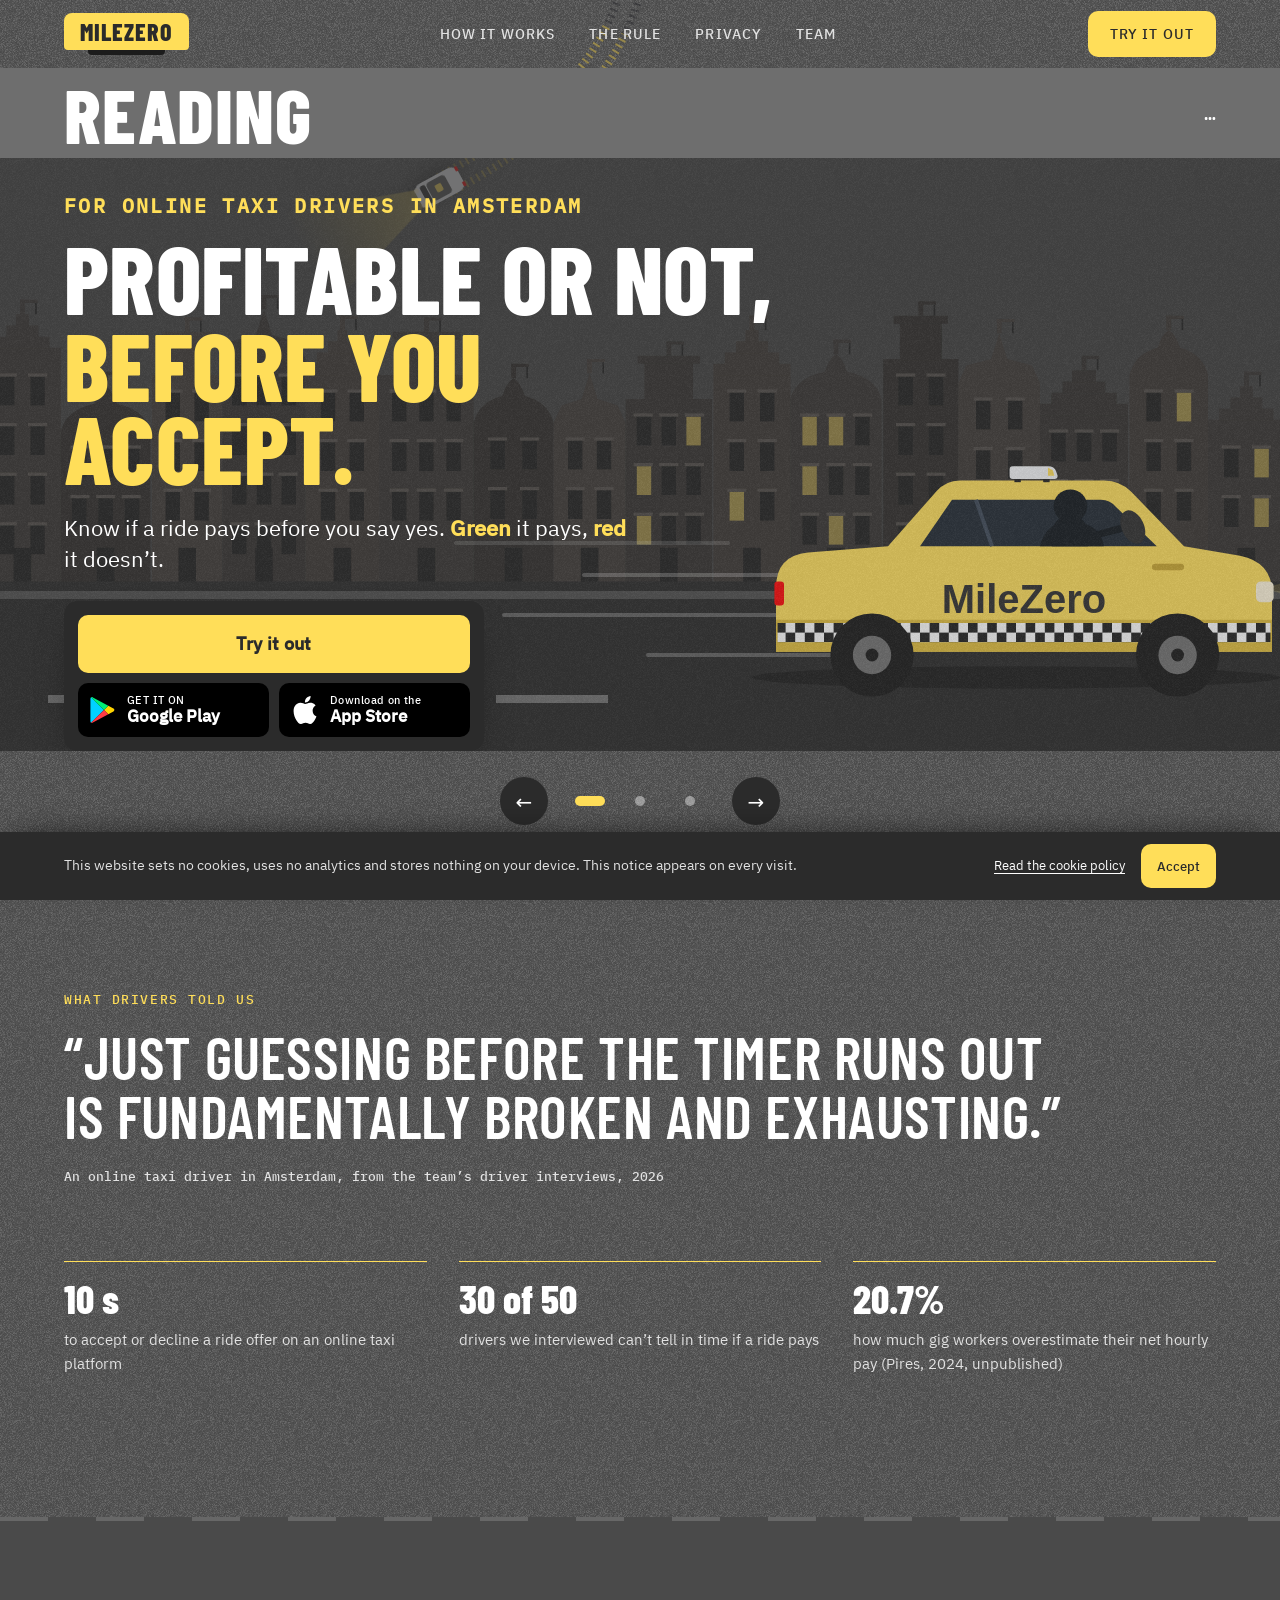
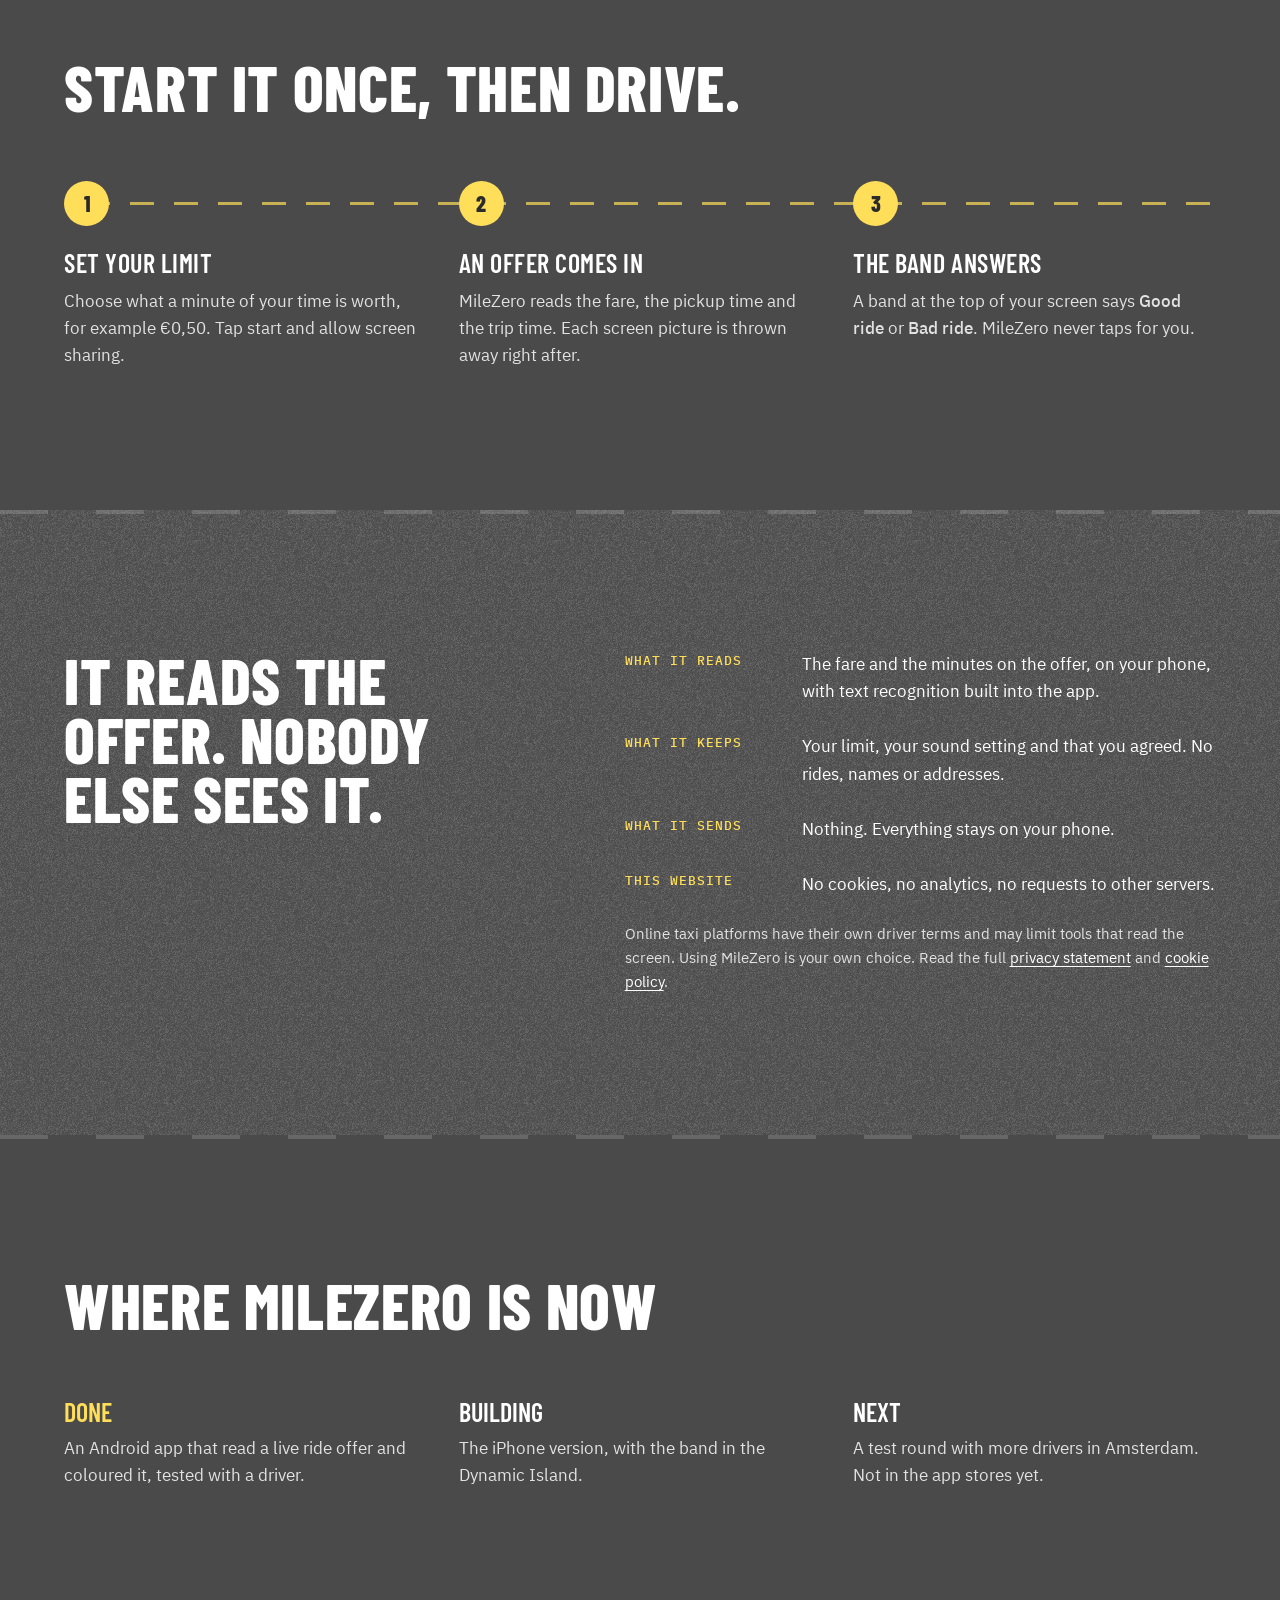
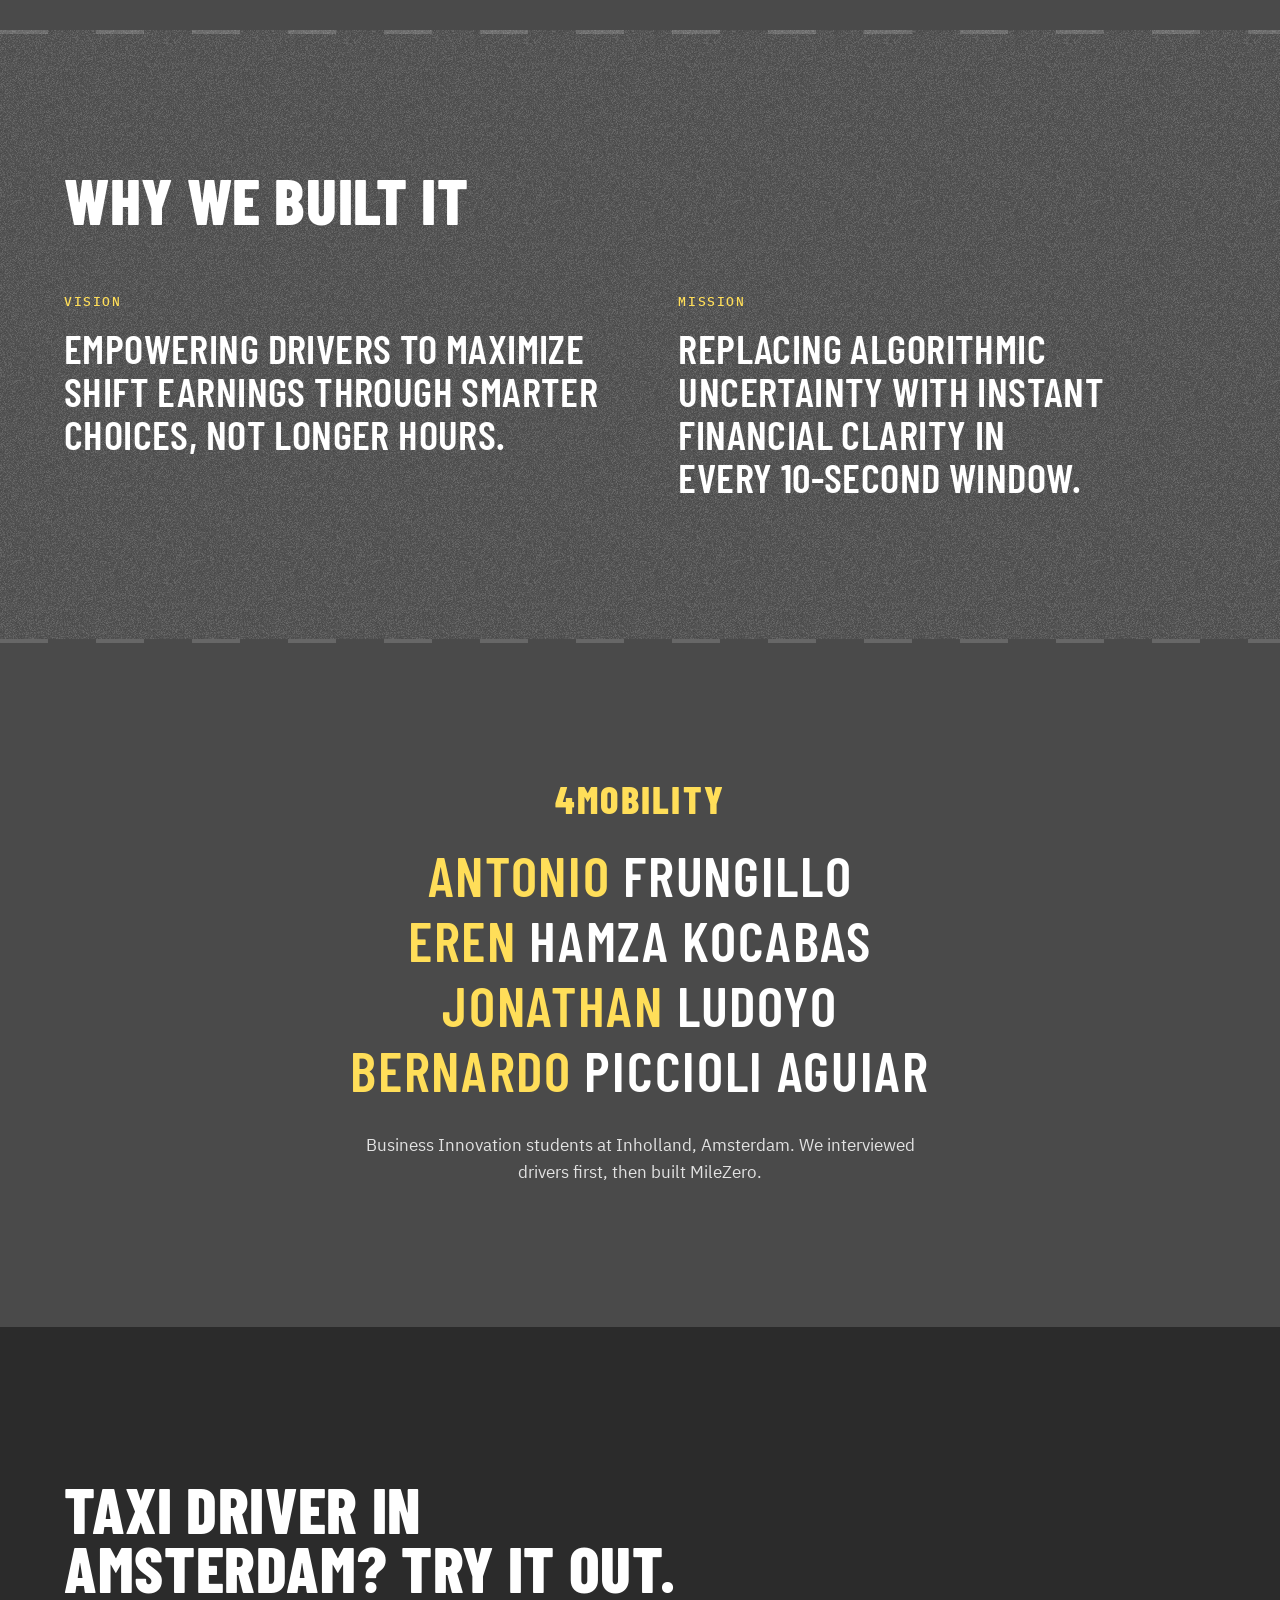
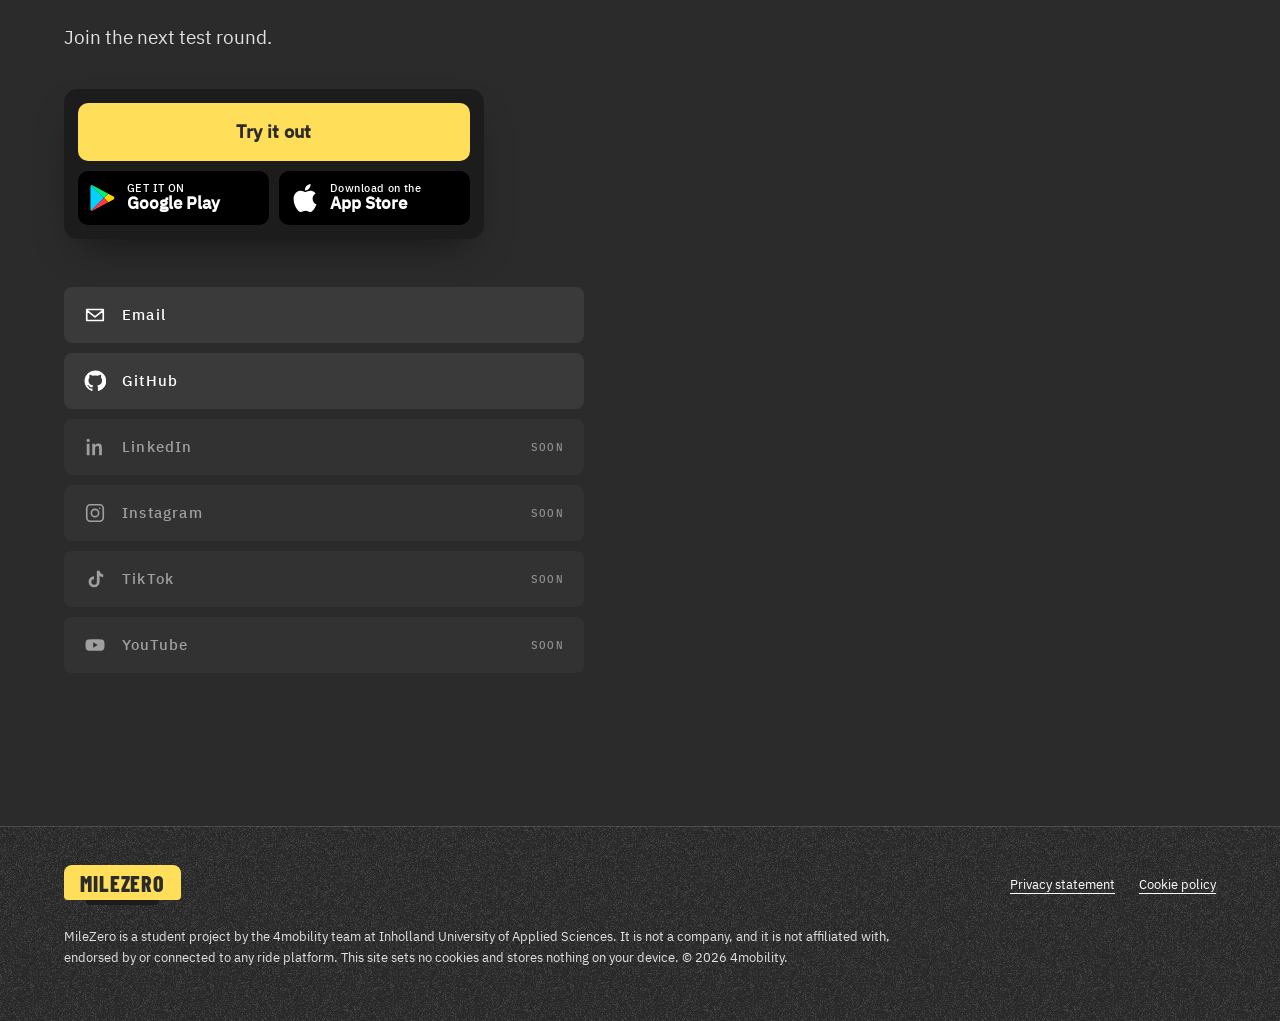
==== commit b2833926: "MileZero landing page Co-Authored-By: Claude Opus 5.5 <noreply@anthropic.com>" ====
--- a/index.html
+++ b/index.html
@@ -24,7 +24,7 @@
 <link rel="apple-touch-icon" href="assets/apple-touch-icon.png">
 <link rel="manifest" href="manifest.webmanifest">
 <link rel="preload" href="assets/fonts/barlow-condensed-latin-800-normal.woff2" as="font" type="font/woff2" crossorigin>
-<link rel="stylesheet" href="style.css?v=1794825175">
+<link rel="stylesheet" href="style.css?v=1794825233">
 </head>
 <body>
 <a class="skip" href="#main">Skip to content</a>
@@ -277,6 +277,6 @@
     <button type="button" class="btn" id="consentOk">Accept</button>
   </div>
 </div>
-<script src="main.js?v=1794825175"></script>
+<script src="main.js?v=1794825233"></script>
 </body>
 </html>
--- a/style.css
+++ b/style.css
@@ -457,3 +457,5 @@
 .hero-copy{max-width:62%}
 @media (max-width:900px){.hero-copy{max-width:none}}
 @media (max-width:600px){.consent{padding:10px 16px}.consent p{font-size:12px;line-height:1.35;margin:0}.consent-actions{margin-top:6px;gap:12px}.consent-actions a{font-size:12px}.consent .btn{min-height:38px;padding:0 16px}}
+@media (max-width:900px){#slide1 .hero-copy::after{height:clamp(150px,27vh,280px);background-size:auto 150%;background-position:92% 100%}}
+@media (max-width:900px) and (max-height:720px){#slide1 .hero-copy::after{height:clamp(130px,22vh,170px)}}
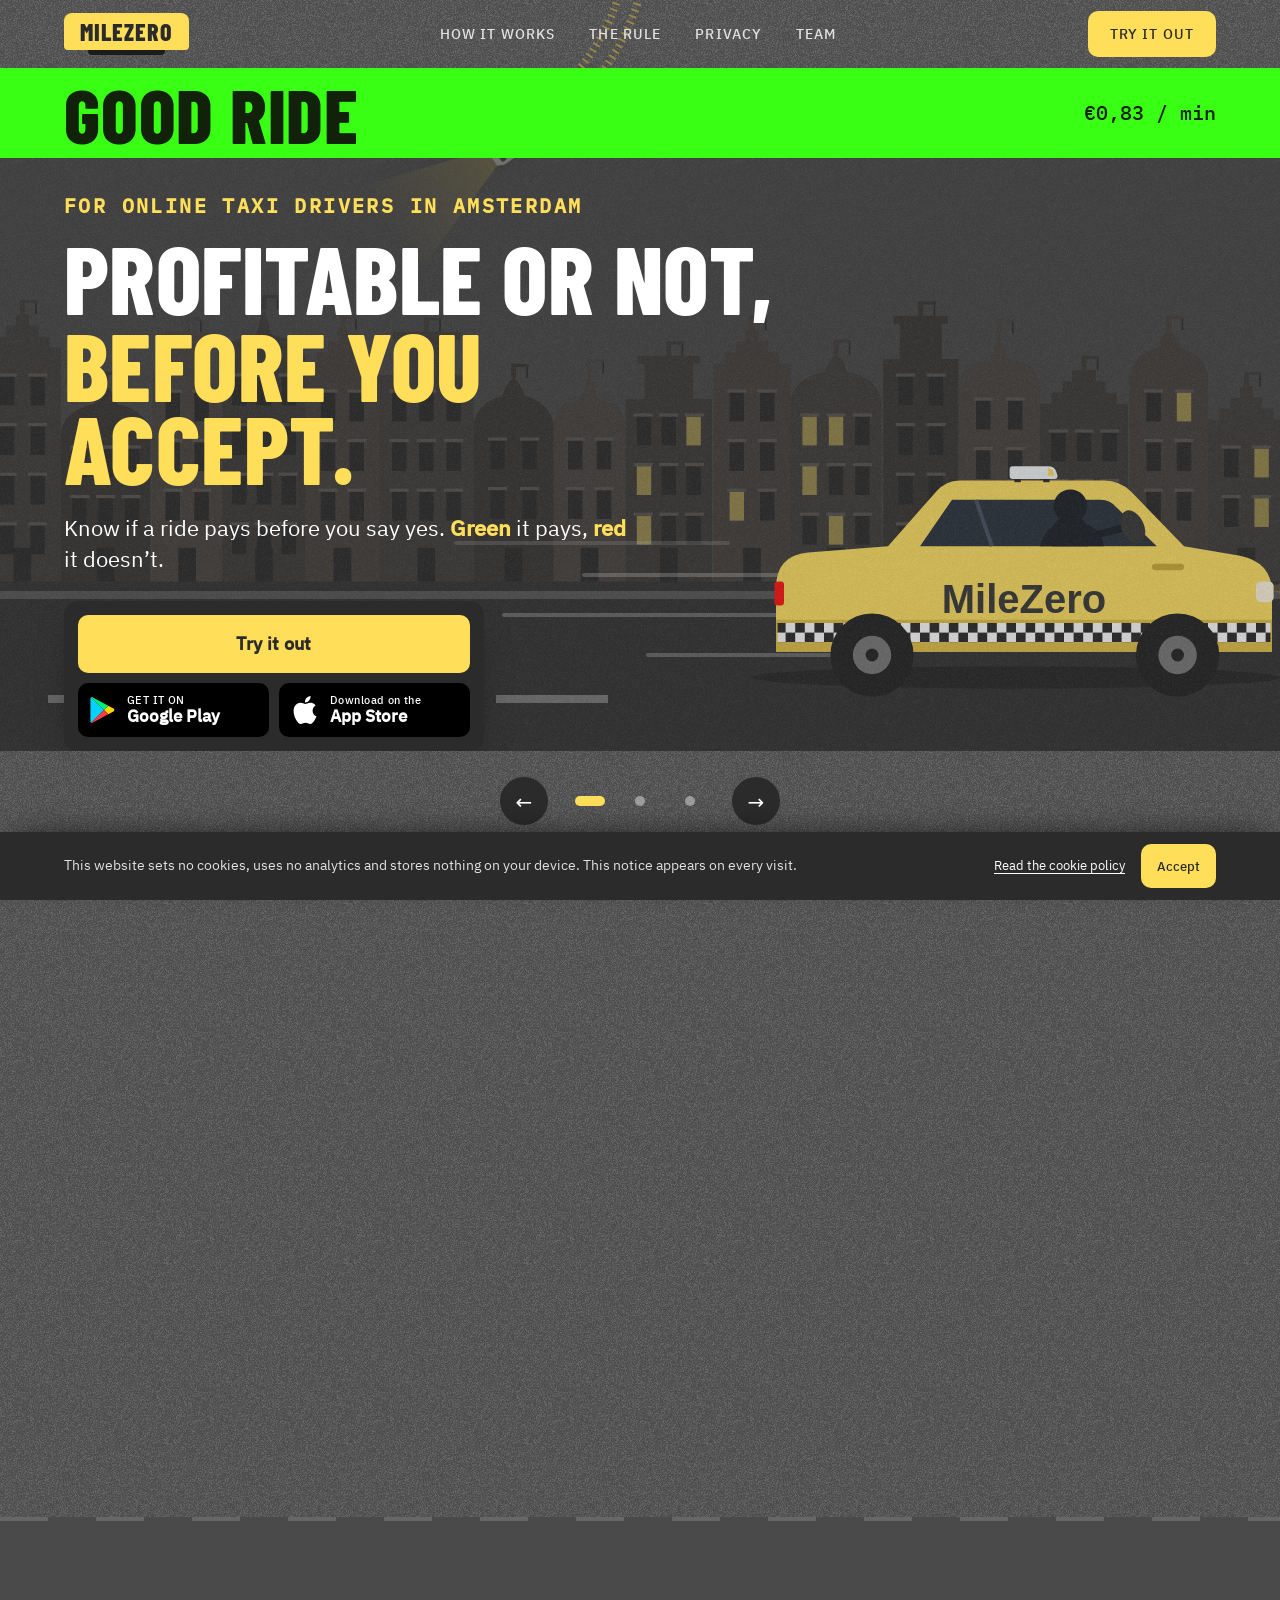
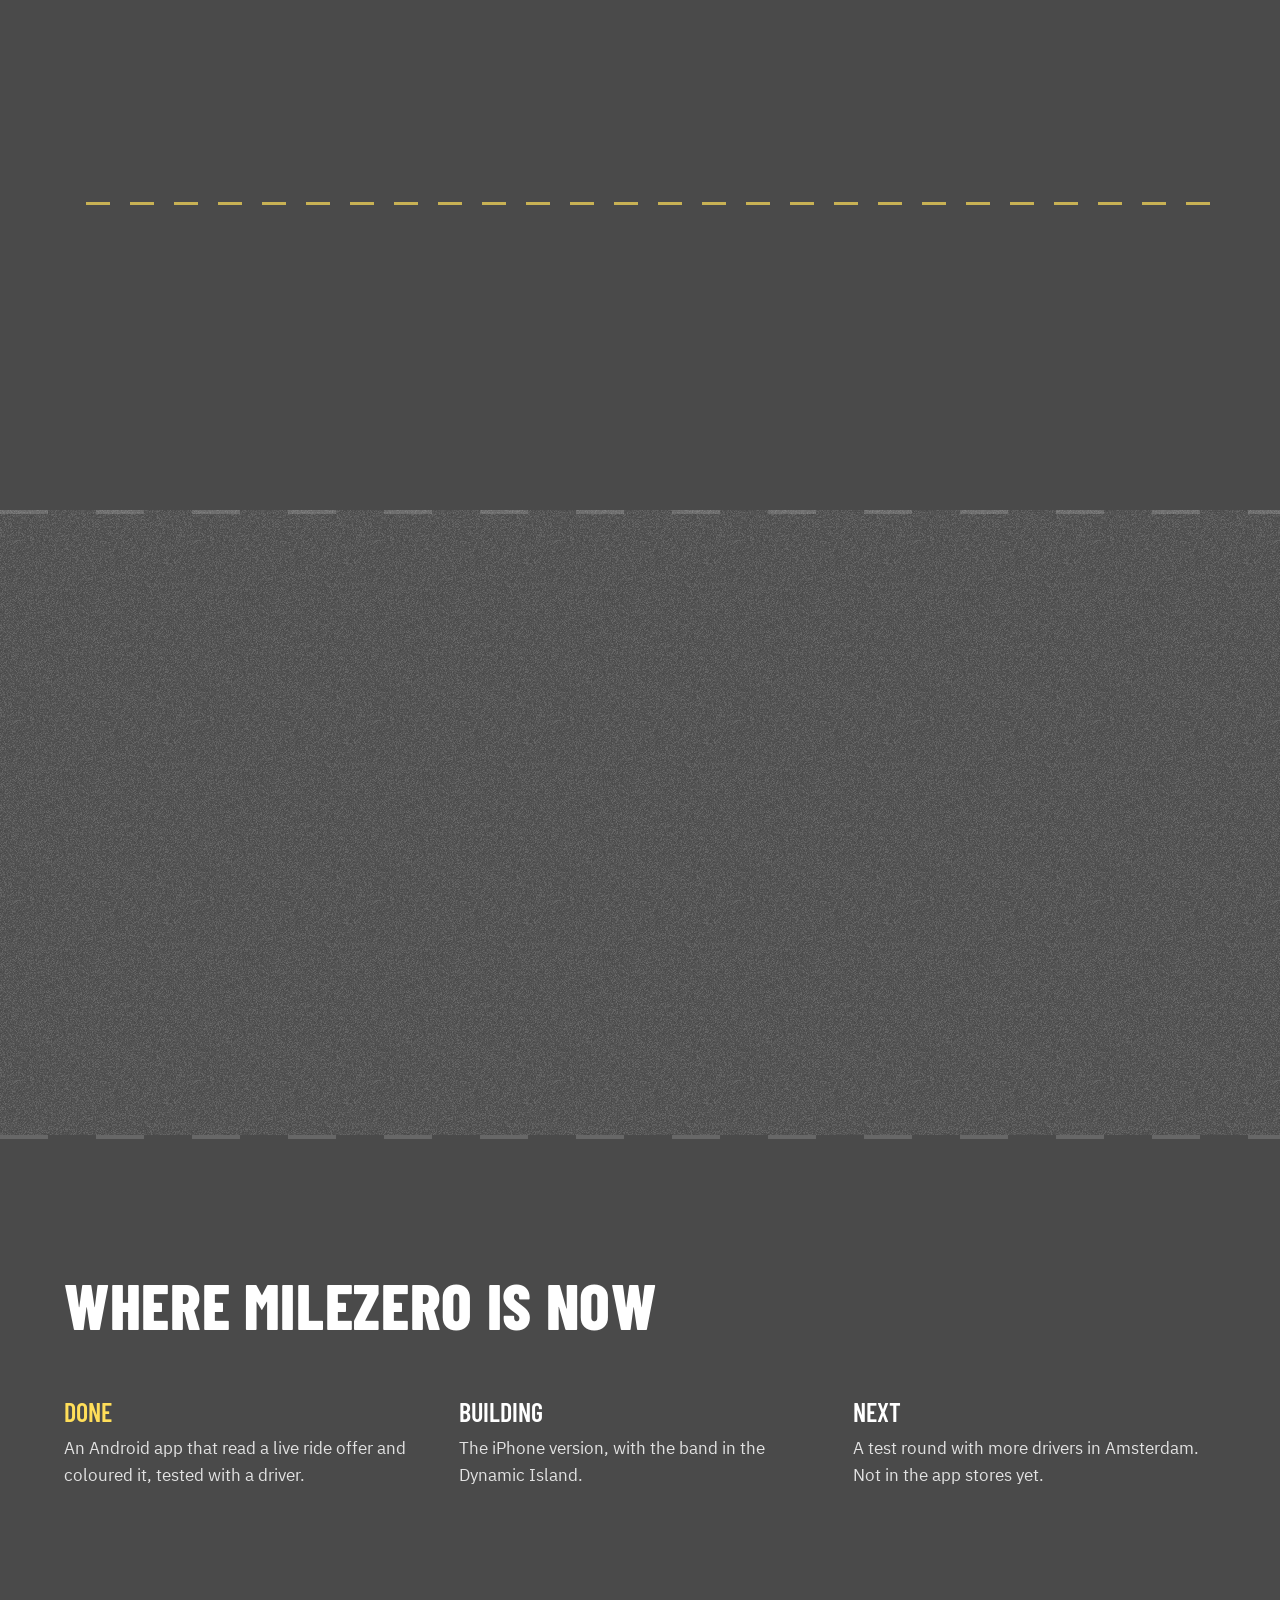
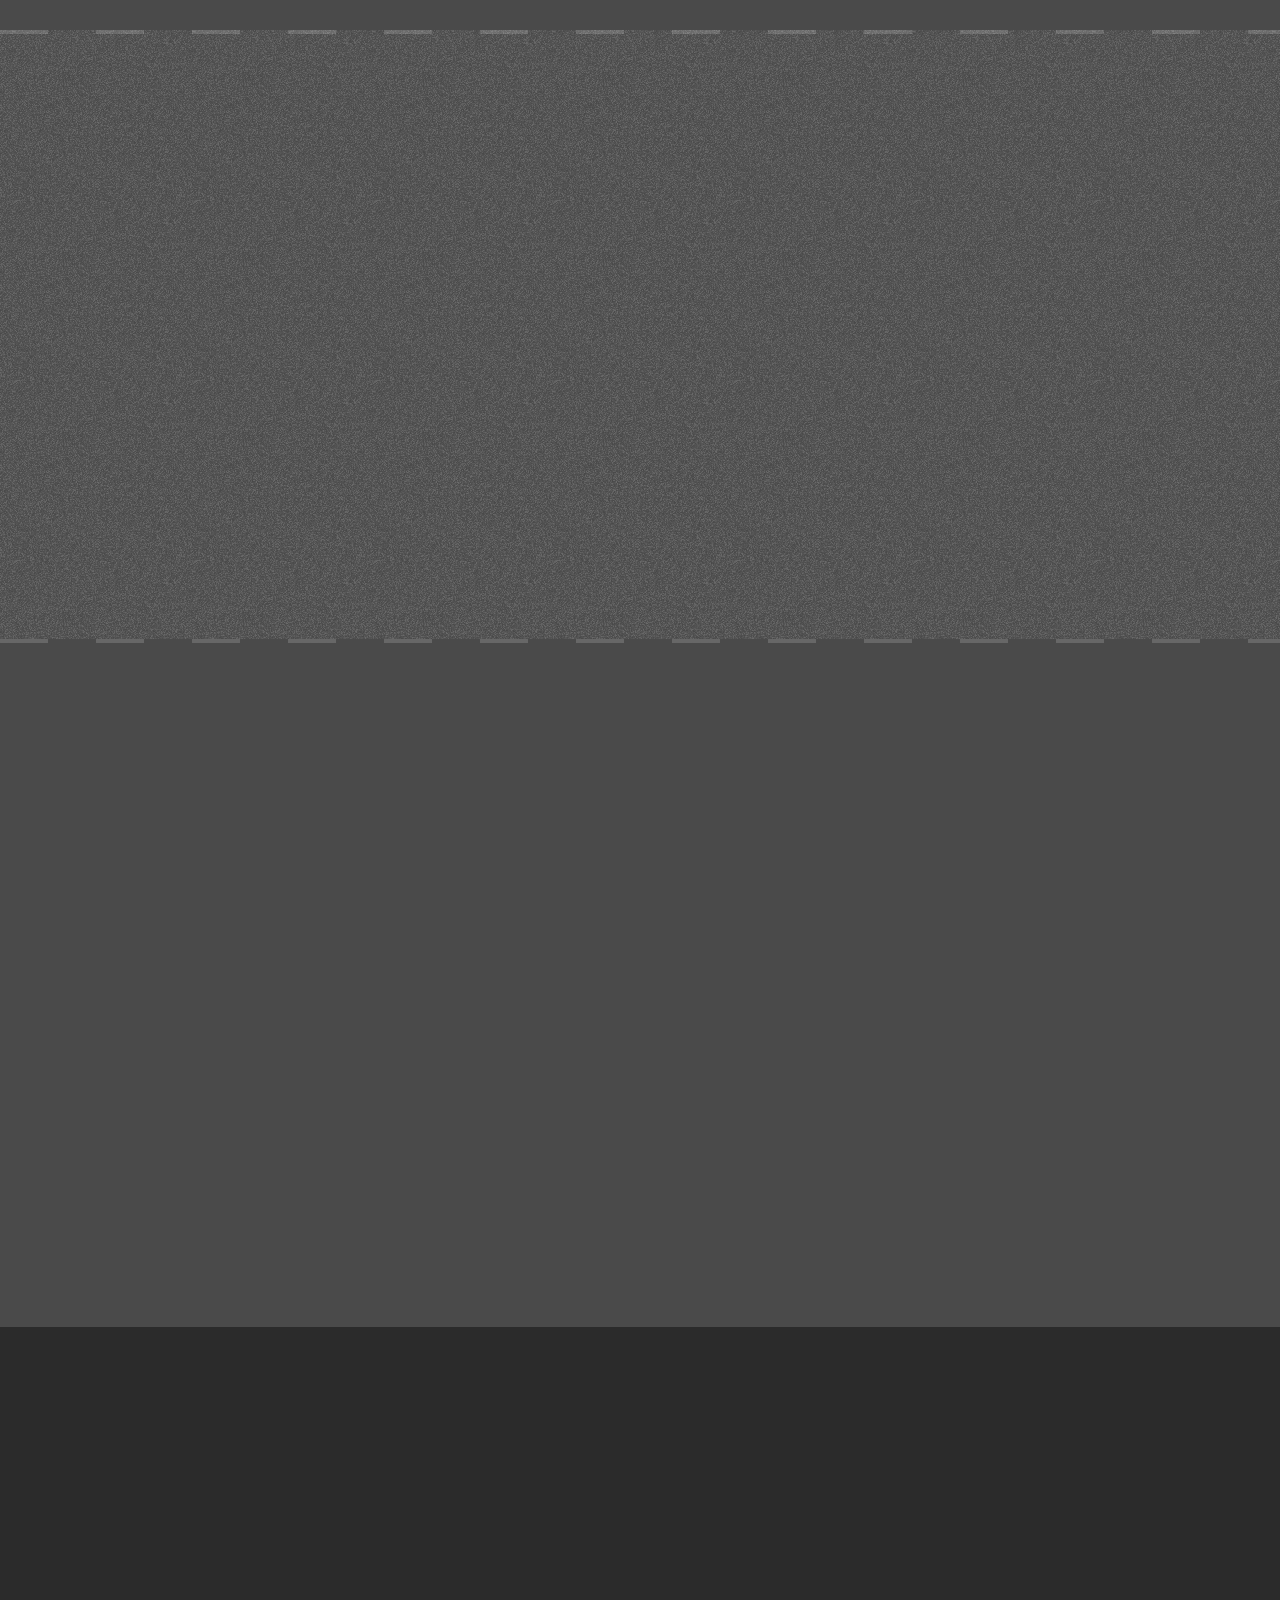
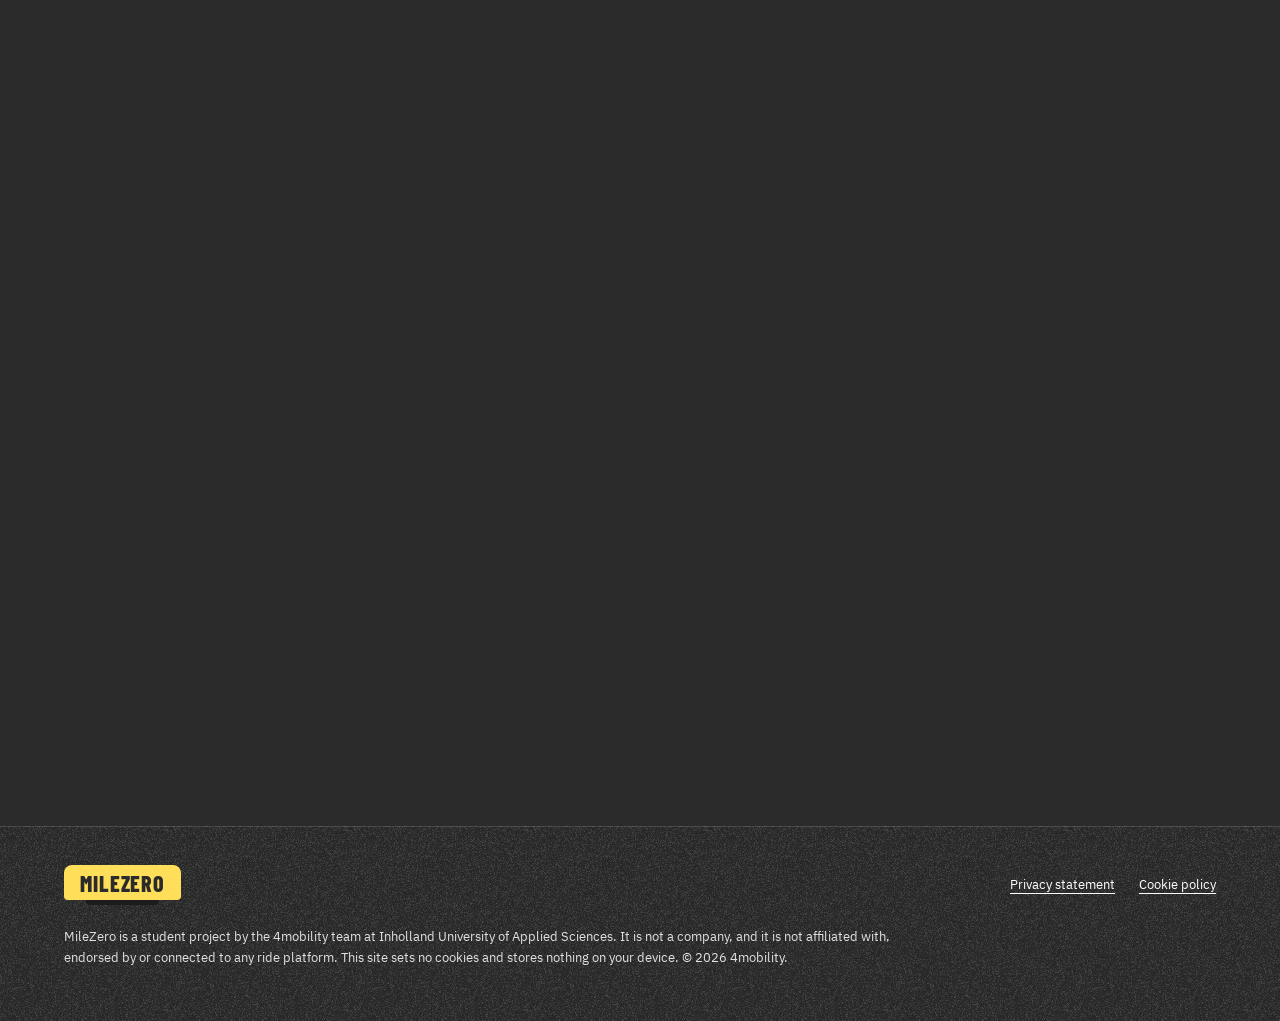
==== commit afb7ef56: "MileZero landing page Co-Authored-By: Claude Opus 5.5 <noreply@anthropic.com>" ====
--- a/index.html
+++ b/index.html
@@ -24,7 +24,7 @@
 <link rel="apple-touch-icon" href="assets/apple-touch-icon.png">
 <link rel="manifest" href="manifest.webmanifest">
 <link rel="preload" href="assets/fonts/barlow-condensed-latin-800-normal.woff2" as="font" type="font/woff2" crossorigin>
-<link rel="stylesheet" href="style.css?v=1794825233">
+<link rel="stylesheet" href="style.css?v=1794825318">
 </head>
 <body>
 <a class="skip" href="#main">Skip to content</a>
@@ -277,6 +277,6 @@
     <button type="button" class="btn" id="consentOk">Accept</button>
   </div>
 </div>
-<script src="main.js?v=1794825233"></script>
+<script src="main.js?v=1794825318"></script>
 </body>
 </html>
--- a/style.css
+++ b/style.css
@@ -459,3 +459,9 @@
 @media (max-width:600px){.consent{padding:10px 16px}.consent p{font-size:12px;line-height:1.35;margin:0}.consent-actions{margin-top:6px;gap:12px}.consent-actions a{font-size:12px}.consent .btn{min-height:38px;padding:0 16px}}
 @media (max-width:900px){#slide1 .hero-copy::after{height:clamp(150px,27vh,280px);background-size:auto 150%;background-position:92% 100%}}
 @media (max-width:900px) and (max-height:720px){#slide1 .hero-copy::after{height:clamp(130px,22vh,170px)}}
+/* phones: the scene is the background of the whole first screen, not a strip */
+@media (max-width:900px){
+  #slide1 .hero-copy::after{display:none!important}
+  #slide1::before{display:block!important;background-size:225% auto;background-position:100% 100%;opacity:.5}
+  #slide1 .hero-copy{padding-bottom:clamp(120px,22vh,200px)}
+}
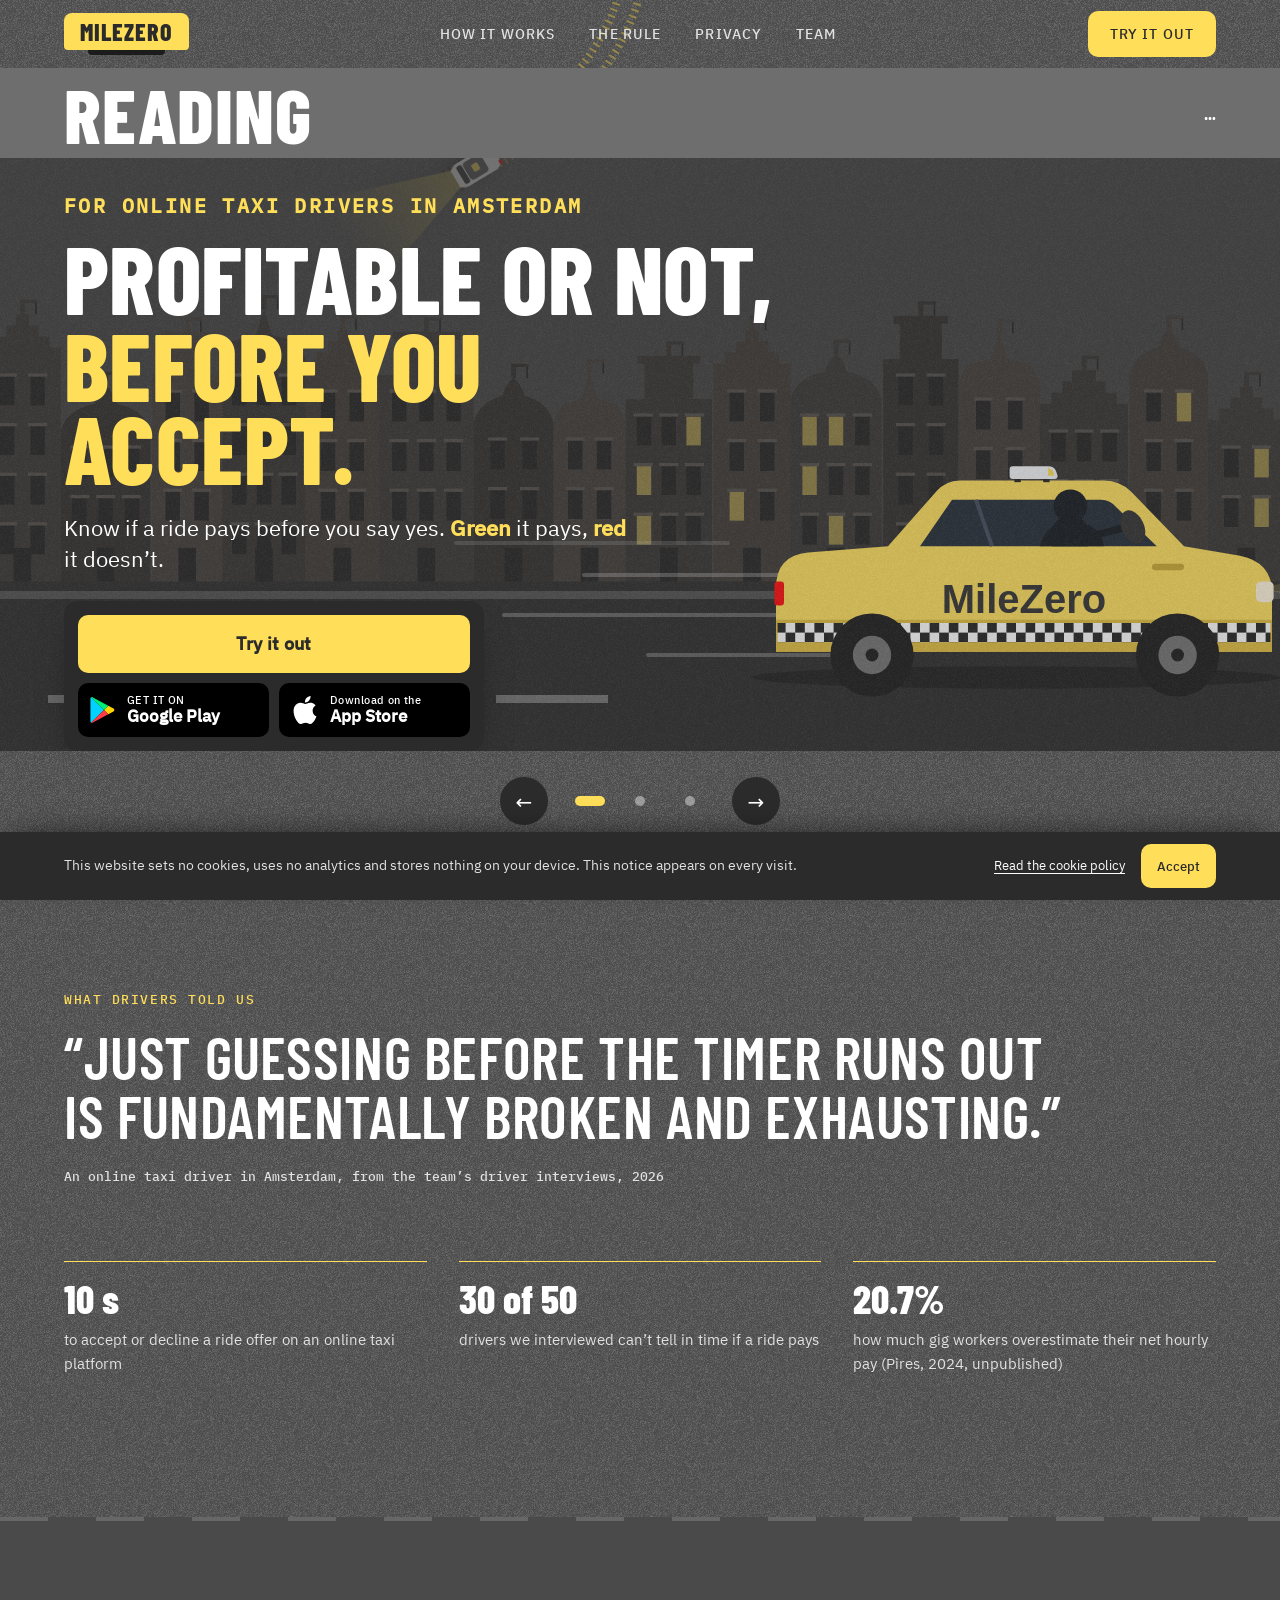
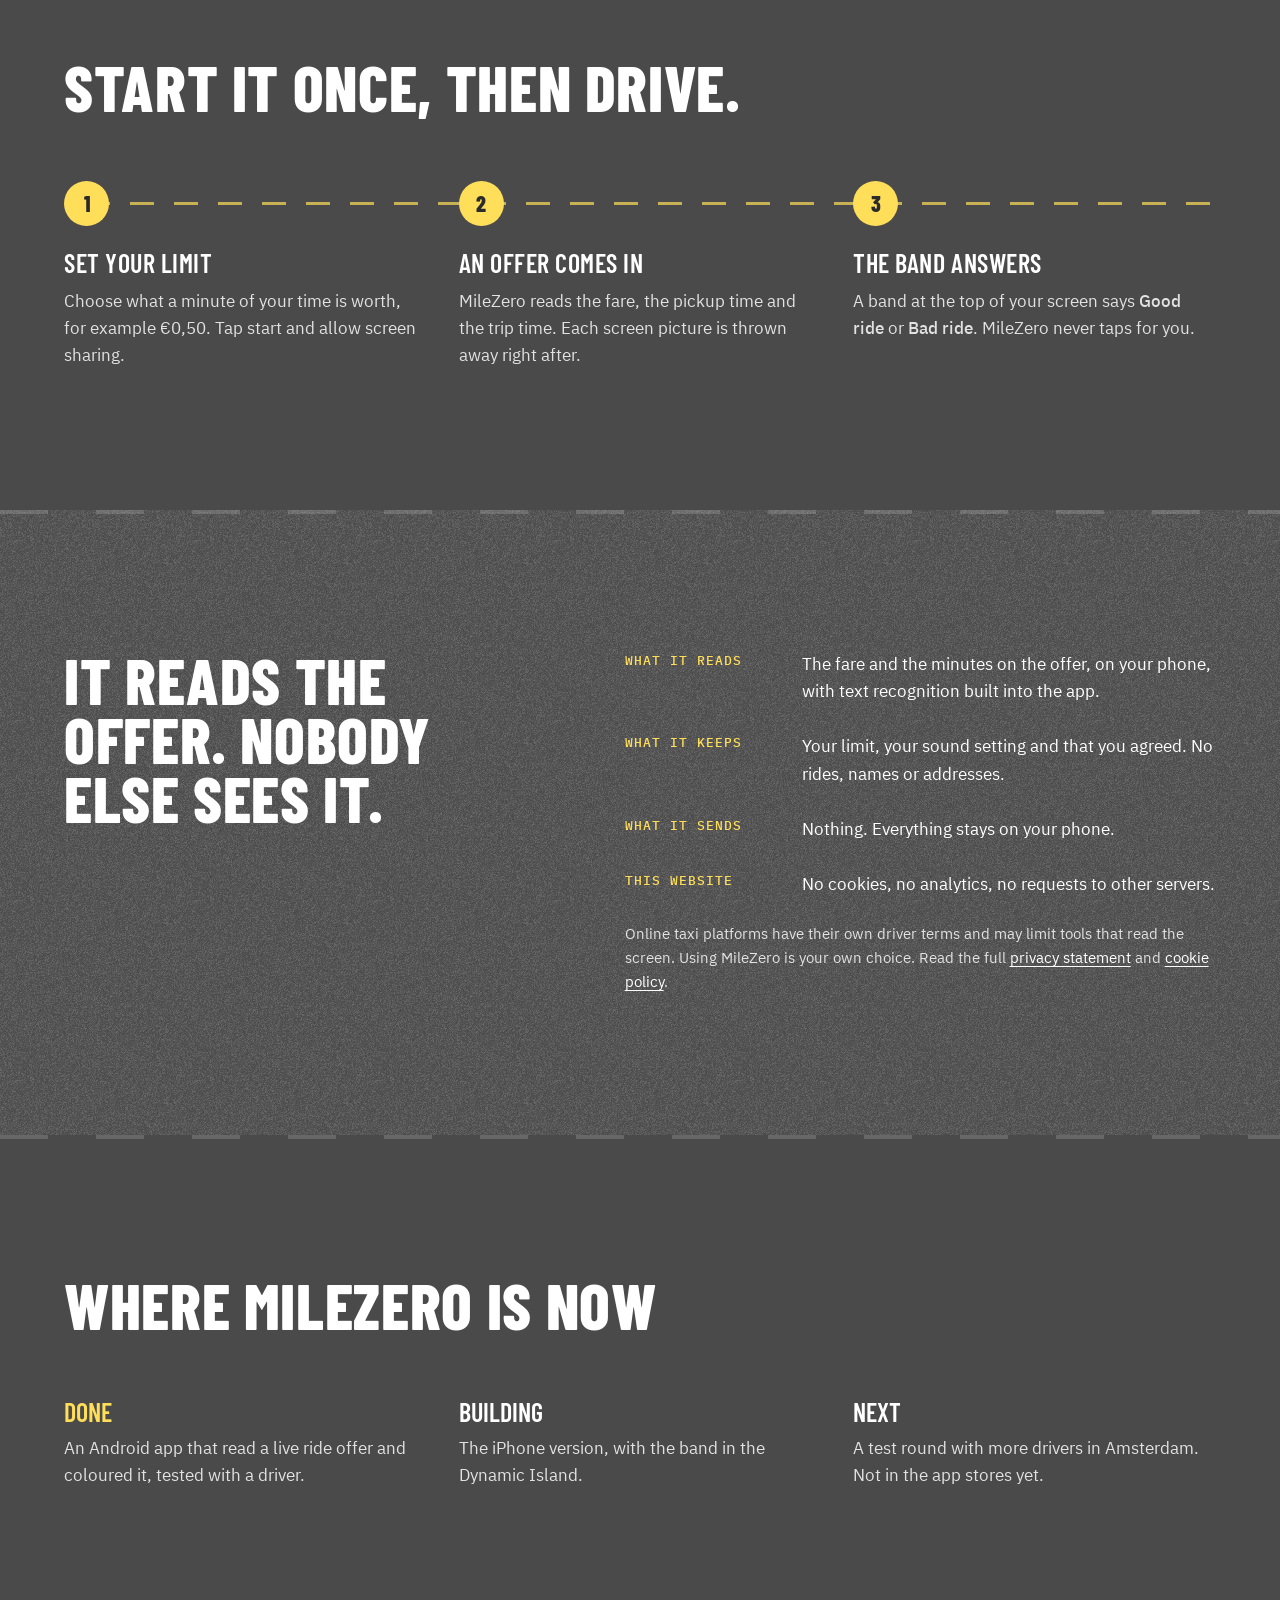
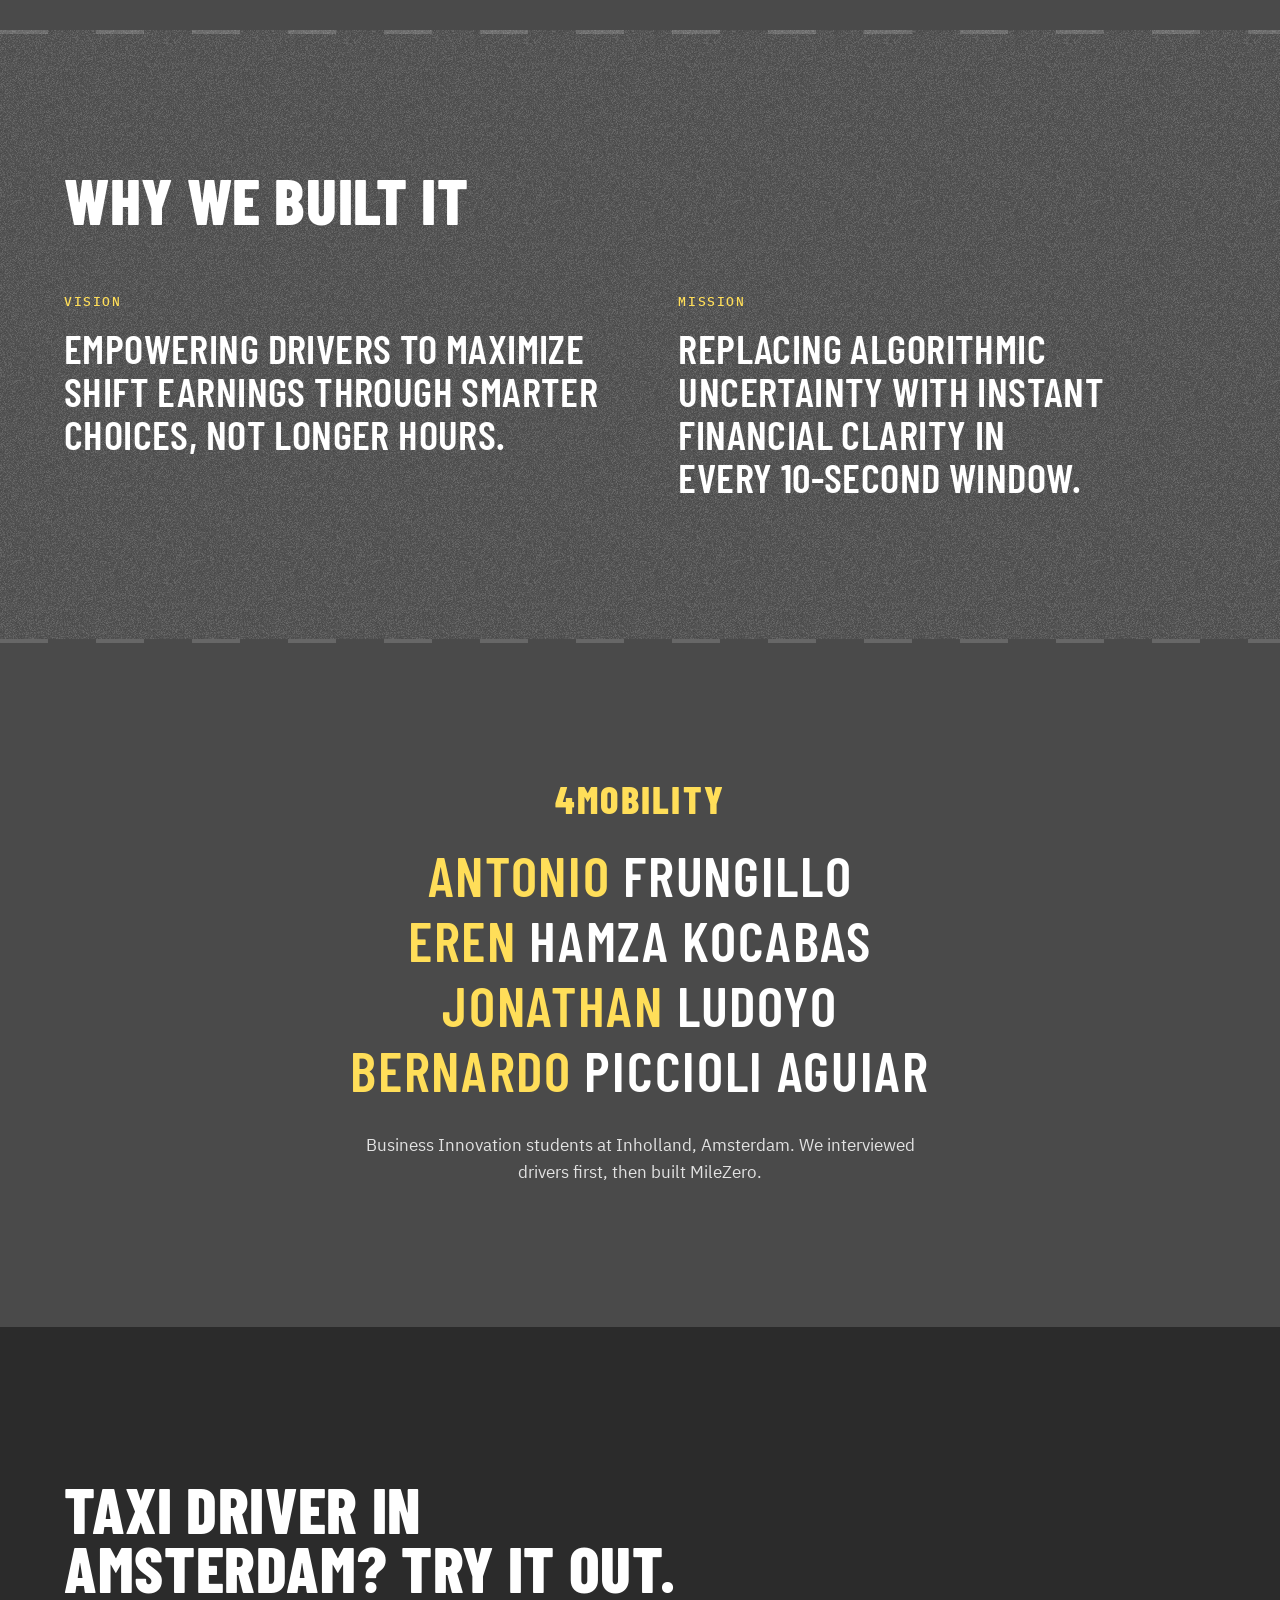
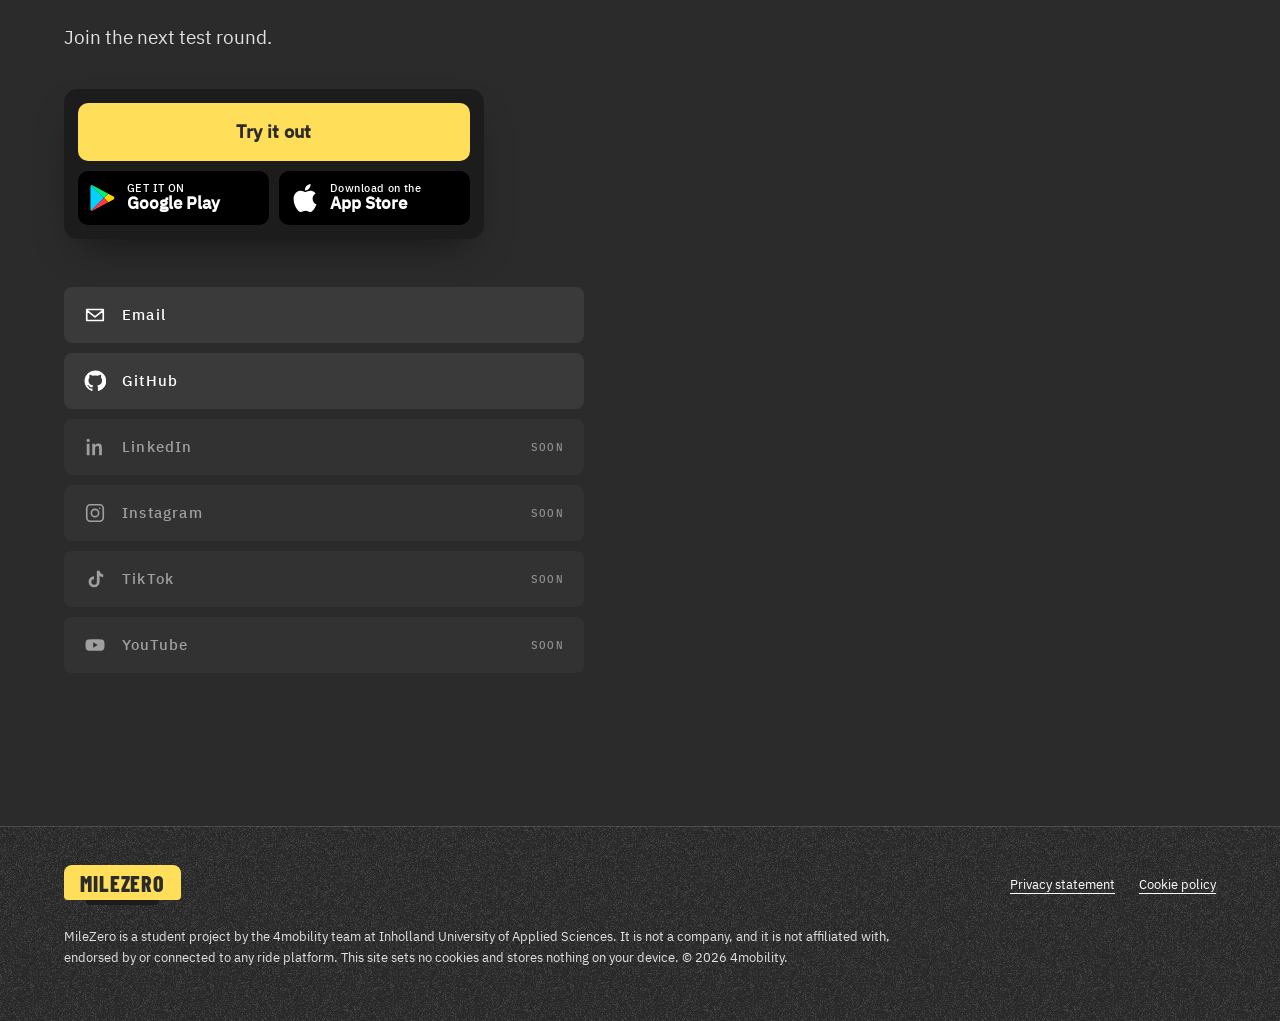
==== commit 77049250: "MileZero landing page Co-Authored-By: Claude Opus 5.5 <noreply@anthropic.com>" ====
--- a/index.html
+++ b/index.html
@@ -24,7 +24,7 @@
 <link rel="apple-touch-icon" href="assets/apple-touch-icon.png">
 <link rel="manifest" href="manifest.webmanifest">
 <link rel="preload" href="assets/fonts/barlow-condensed-latin-800-normal.woff2" as="font" type="font/woff2" crossorigin>
-<link rel="stylesheet" href="style.css?v=1794825318">
+<link rel="stylesheet" href="style.css?v=1794825428">
 </head>
 <body>
 <a class="skip" href="#main">Skip to content</a>
@@ -277,6 +277,6 @@
     <button type="button" class="btn" id="consentOk">Accept</button>
   </div>
 </div>
-<script src="main.js?v=1794825318"></script>
+<script src="main.js?v=1794825428"></script>
 </body>
 </html>
--- a/style.css
+++ b/style.css
@@ -465,3 +465,4 @@
   #slide1::before{display:block!important;background-size:225% auto;background-position:100% 100%;opacity:.5}
   #slide1 .hero-copy{padding-bottom:clamp(120px,22vh,200px)}
 }
+@media (max-width:900px){#slide1::before{opacity:.7;background-size:240% auto}#slide1 .hero-copy{padding-bottom:clamp(140px,22vh,200px)}}
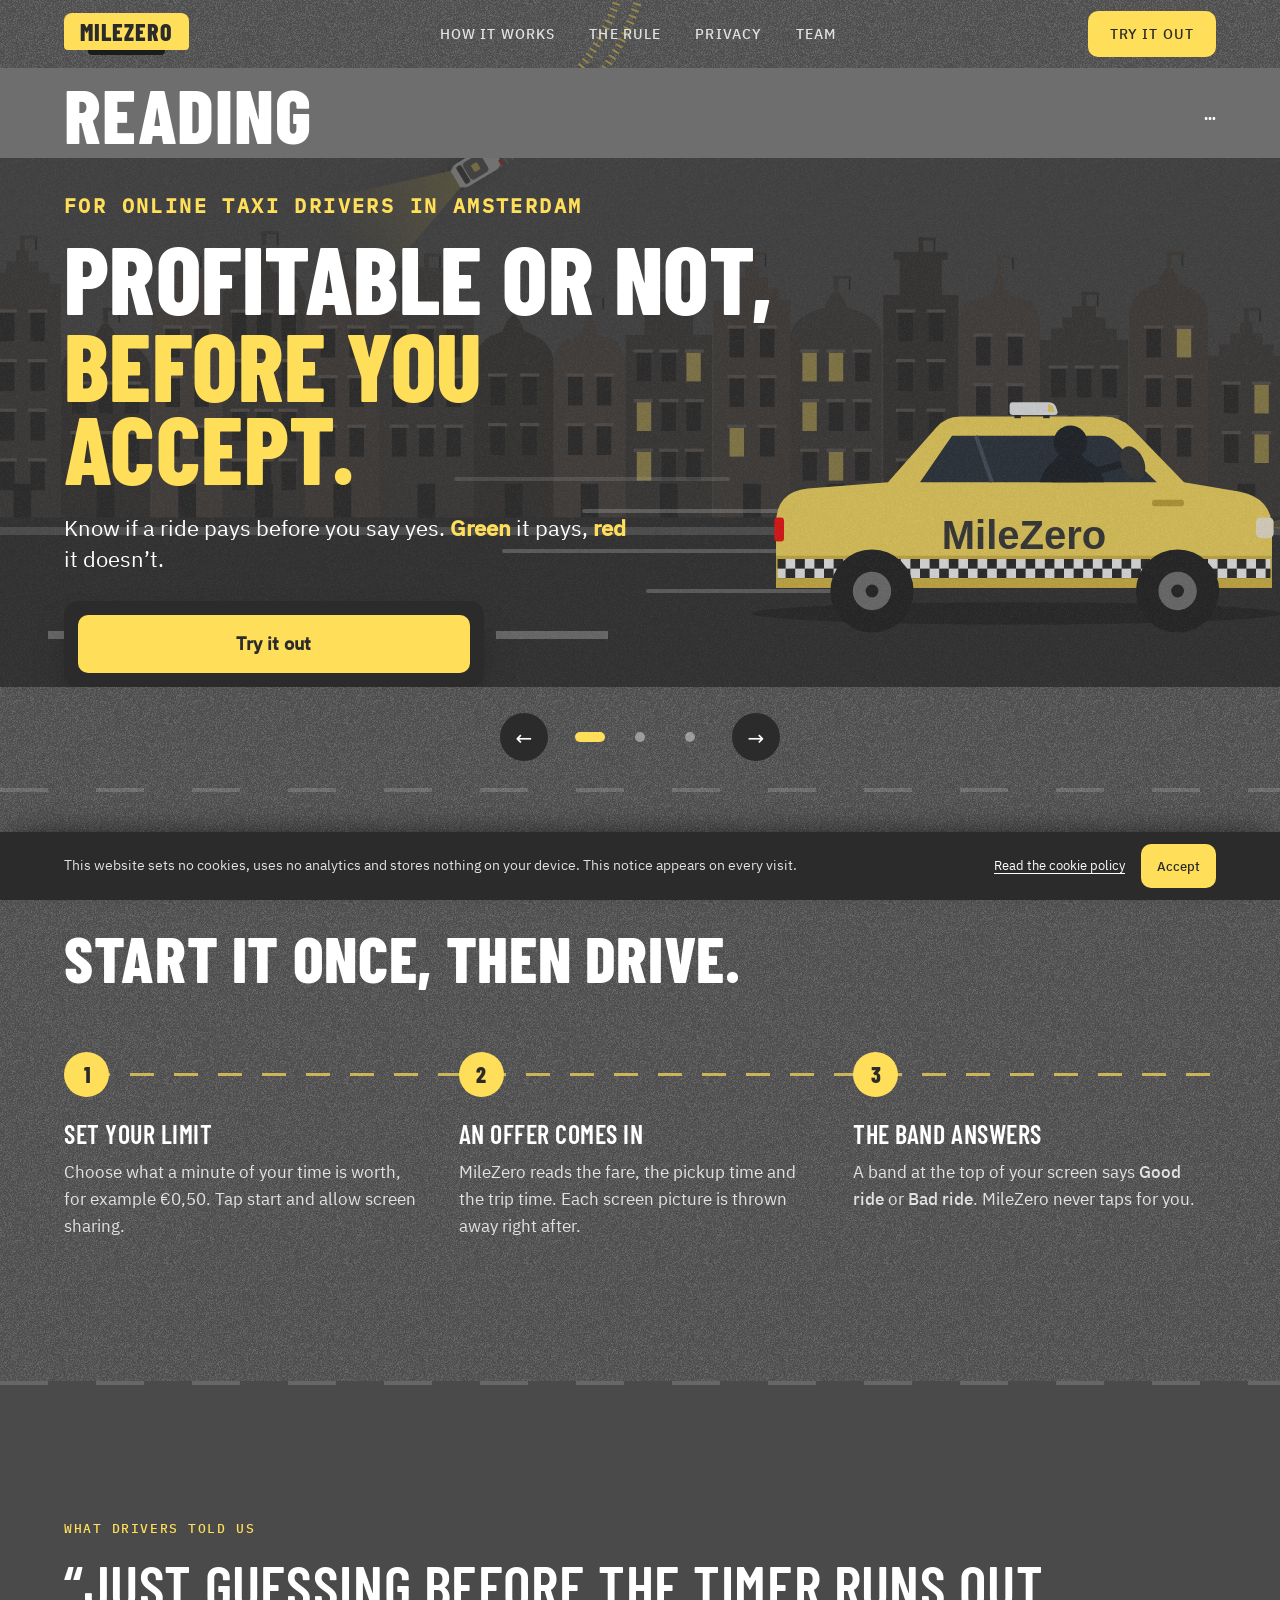
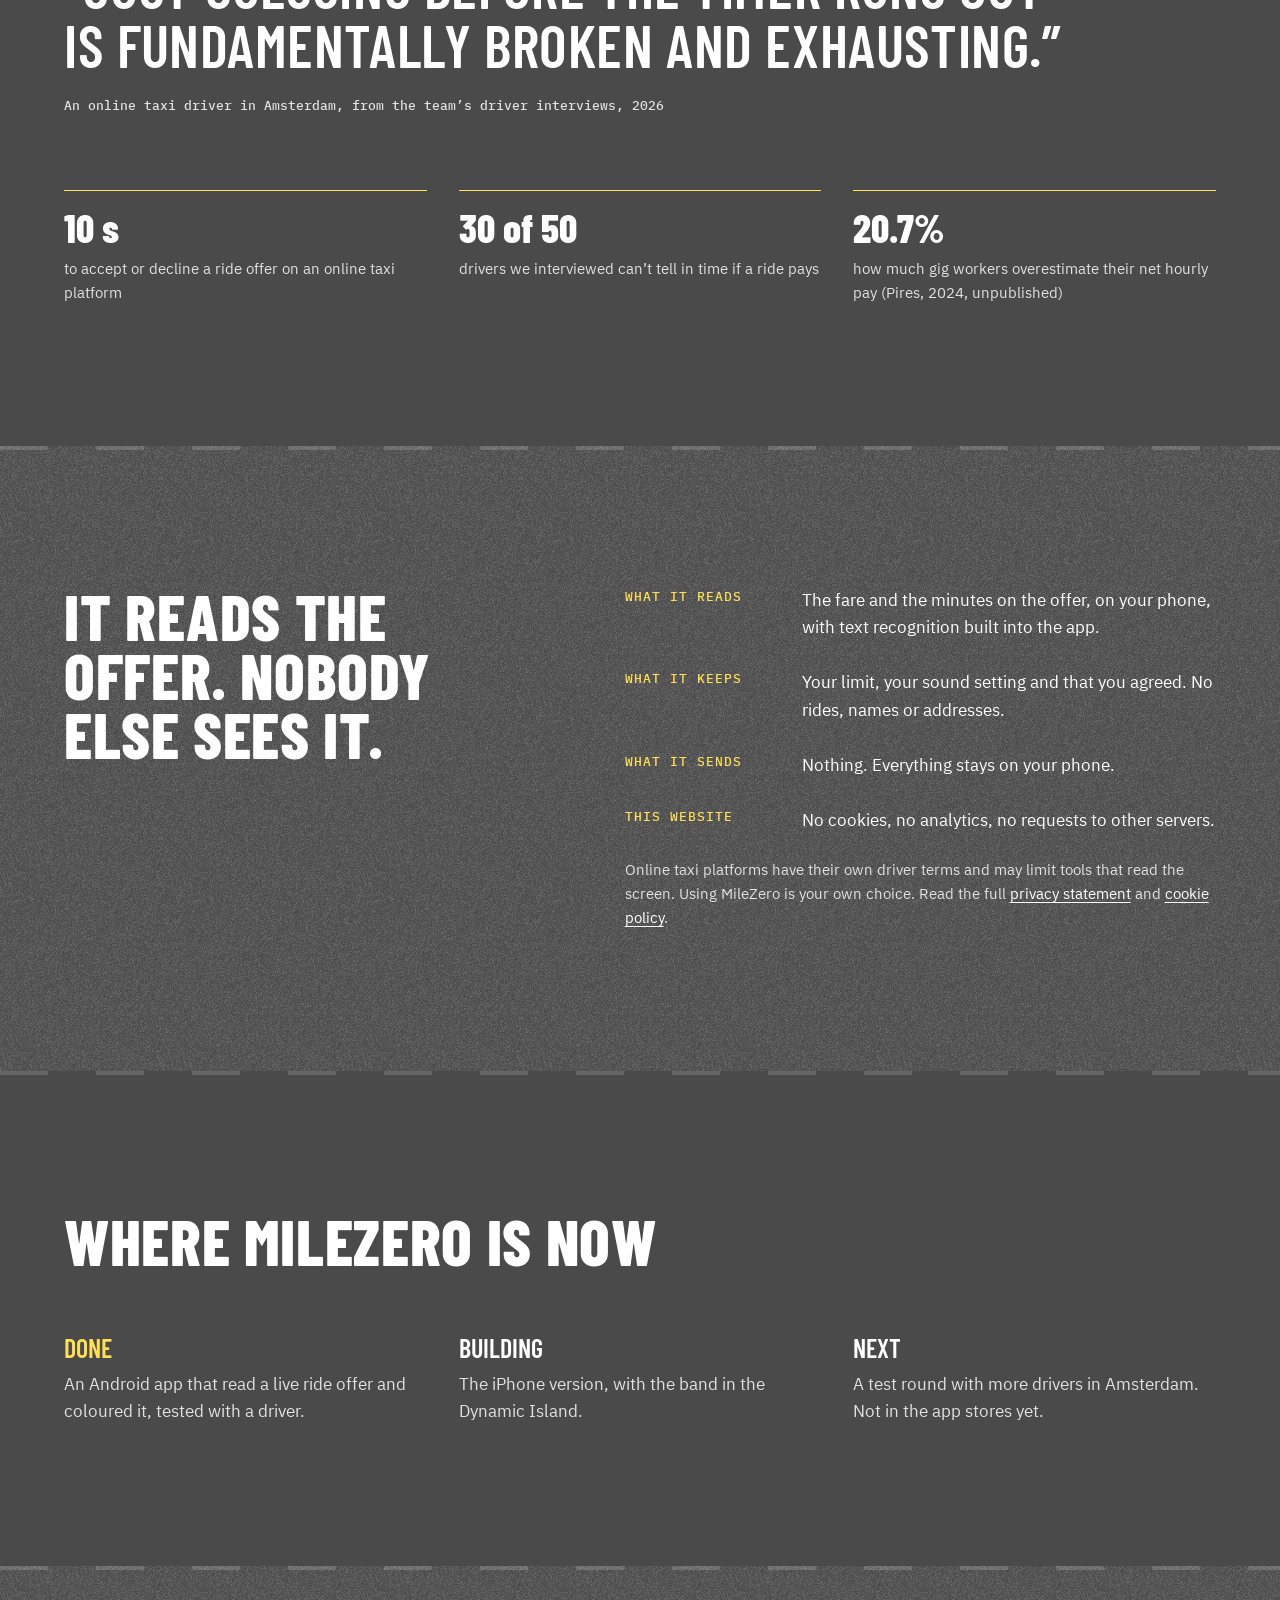
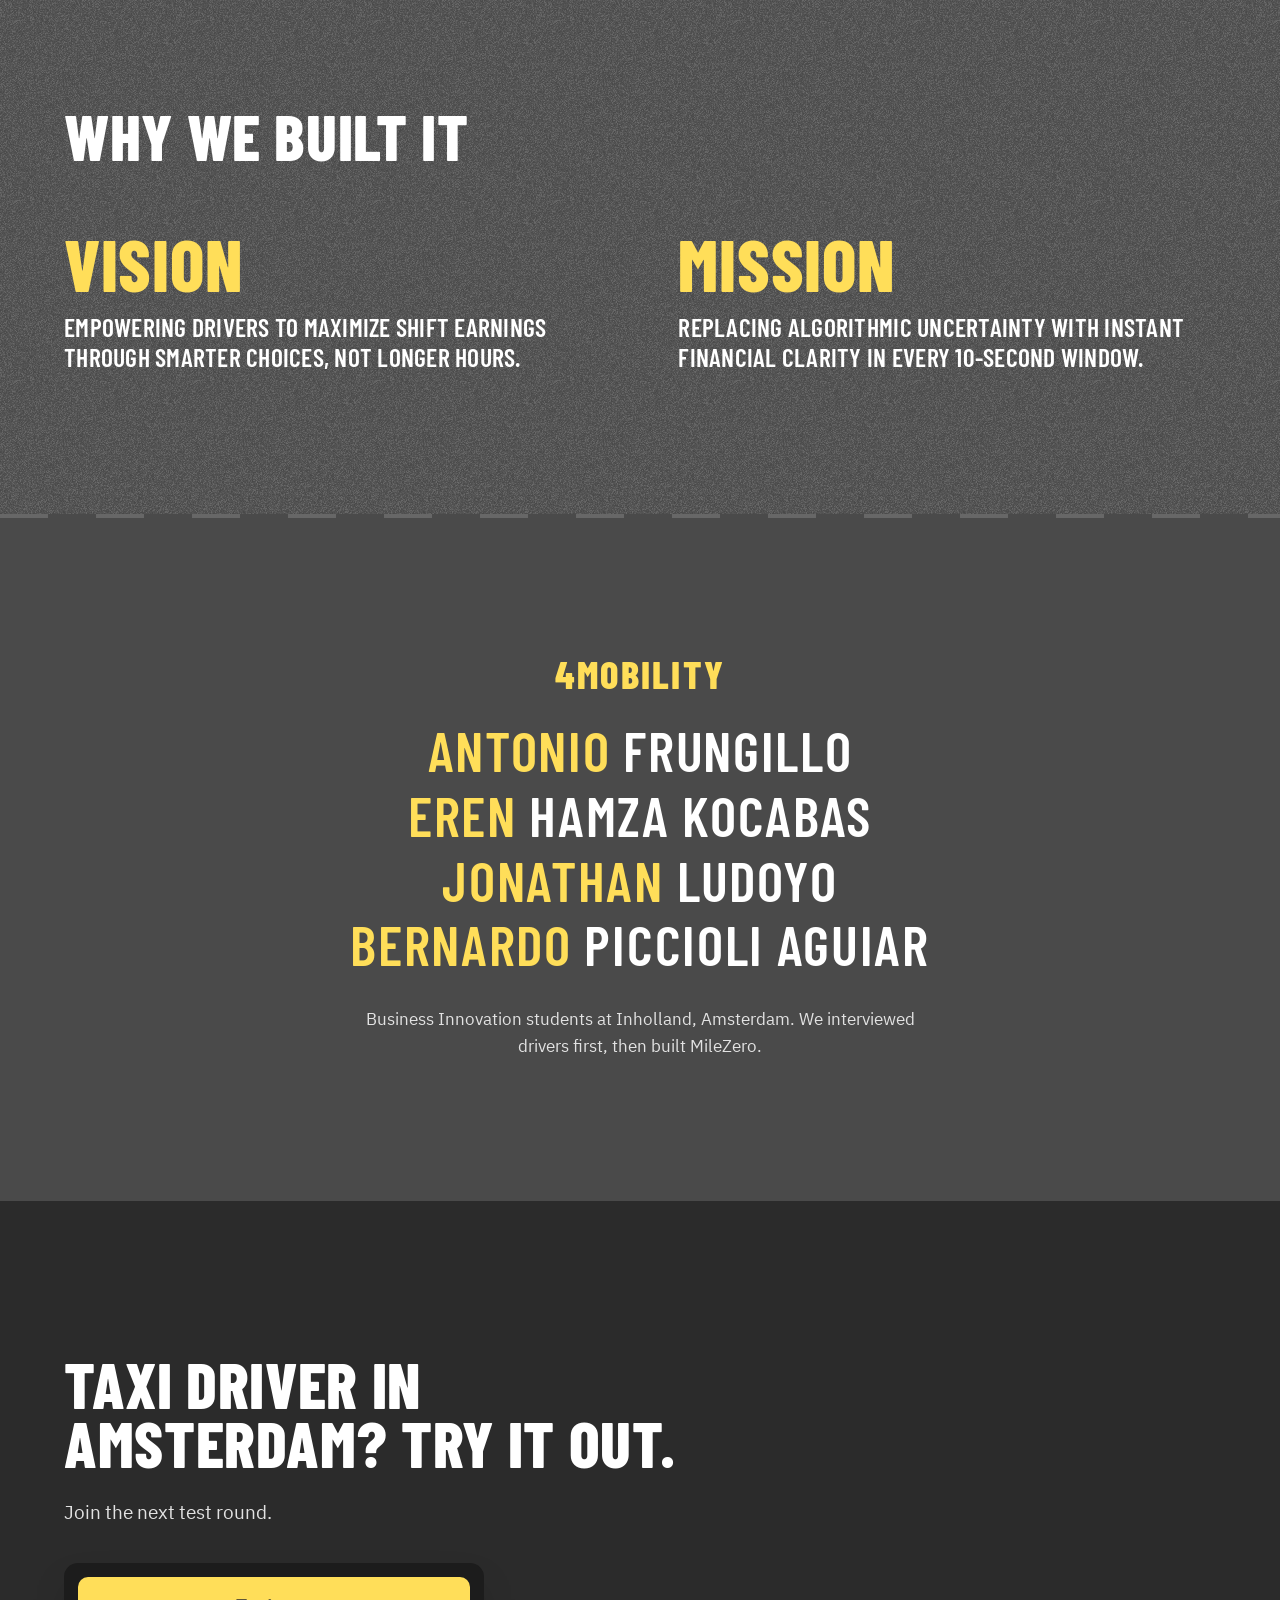
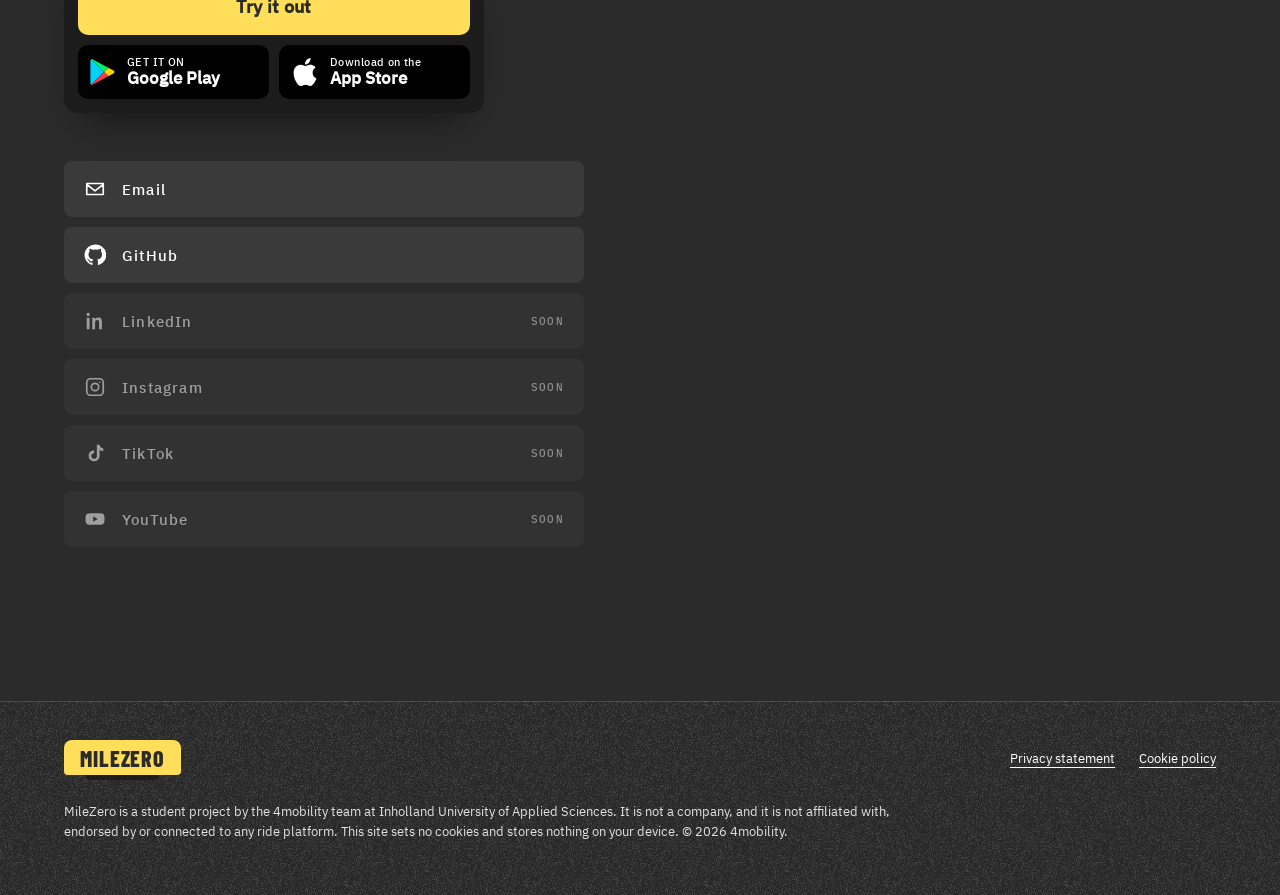
==== commit 67e8e836: "MileZero landing page Co-Authored-By: Claude Opus 5.5 <noreply@anthropic.com>" ====
--- a/index.html
+++ b/index.html
@@ -24,7 +24,7 @@
 <link rel="apple-touch-icon" href="assets/apple-touch-icon.png">
 <link rel="manifest" href="manifest.webmanifest">
 <link rel="preload" href="assets/fonts/barlow-condensed-latin-800-normal.woff2" as="font" type="font/woff2" crossorigin>
-<link rel="stylesheet" href="style.css?v=1794825428">
+<link rel="stylesheet" href="style.css?v=1794828454">
 </head>
 <body>
 <a class="skip" href="#main">Skip to content</a>
@@ -65,8 +65,8 @@
   <div class="wrap menu-in">
     <nav class="menu-main" aria-label="Menu">
       <a href="#top">Top</a>
-      <a href="#problem">The problem</a>
       <a href="#how">How it works</a>
+      <a href="#problem">What drivers told us</a>
       <a href="#slide2" data-slide="1">The rule</a>
       <a href="#privacy">Privacy</a>
       <a href="#status">Where we are</a>
@@ -95,14 +95,11 @@
         <div class="hero-copy">
           <p class="eyebrow fade">For online taxi drivers in Amsterdam</p>
           <h1><span class="l"><span><b class="hg">Profitable</b> or <b class="hr">not</b>,</span></span><span class="l"><span><em>before you accept.</em></span></span></h1>
+          <div class="scene fade" aria-hidden="true"></div>
           <p class="lead fade">Know if a ride pays before you say yes. <b>Green</b> it pays, <b>red</b> it doesn’t.</p>
           <div class="getcard fade">
           <div class="cta fade">
             <a class="btn big" href="mailto:antoniotakor@icloud.com?subject=MileZero%20test%20round&amp;body=Hi%20MileZero%20team%2C%0A%0AI%27d%20like%20to%20join%20the%20test%20round.%0A%0AMy%20name%3A%20%0AMy%20city%3A%20%0A">Try it out</a>
-          </div>
-          <div class="stores fade">
-            <a class="store" href="mailto:antoniotakor@icloud.com?subject=MileZero%20test%20round&amp;body=Hi%20MileZero%20team%2C%0A%0AI%27d%20like%20to%20join%20the%20test%20round.%0A%0AMy%20name%3A%20%0AMy%20city%3A%20%0A" aria-label="Google Play: join the test round to get the app"><svg class="sicon" viewBox="0 0 24 26" aria-hidden="true"><path fill="#00d1ff" d="M1 1.2 13 13 1 24.8c-.4-.3-.6-.8-.6-1.4V2.6c0-.6.2-1.1.6-1.4z"/><path fill="#ffd400" d="M17 9 13 13l4 4 4.8-2.7c1.1-.6 1.1-2 0-2.6z"/><path fill="#00f076" d="M1 1.2c.5-.3 1.1-.3 1.7.1L17 9l-4 4z"/><path fill="#ff3a44" d="M13 13l4 4-14.3 7.7c-.6.4-1.2.4-1.7.1z"/></svg><span><small>GET IT ON</small>Google Play</span></a>
-            <a class="store" href="mailto:antoniotakor@icloud.com?subject=MileZero%20test%20round&amp;body=Hi%20MileZero%20team%2C%0A%0AI%27d%20like%20to%20join%20the%20test%20round.%0A%0AMy%20name%3A%20%0AMy%20city%3A%20%0A" aria-label="App Store: join the test round to get the app"><svg class="sicon" viewBox="0 0 24 24" aria-hidden="true" fill="#fff"><path d="M12.152 6.896c-.948 0-2.415-1.078-3.96-1.04-2.04.027-3.91 1.183-4.961 3.014-2.117 3.675-.546 9.103 1.519 12.09 1.013 1.454 2.208 3.09 3.792 3.039 1.52-.065 2.09-.987 3.935-.987 1.831 0 2.35.987 3.96.948 1.637-.026 2.676-1.48 3.676-2.948 1.156-1.688 1.636-3.325 1.662-3.415-.039-.013-3.182-1.221-3.22-4.857-.026-3.04 2.48-4.494 2.597-4.559-1.429-2.09-3.623-2.324-4.39-2.376-2-.156-3.675 1.09-4.61 1.09zM15.53 3.83c.843-1.012 1.4-2.427 1.245-3.83-1.207.052-2.662.805-3.532 1.818-.78.896-1.454 2.338-1.273 3.714 1.338.104 2.715-.688 3.559-1.701"/></svg><span><small>Download on the</small>App Store</span></a>
           </div>
           </div>
         </div>
@@ -127,9 +124,9 @@
         </div>
         <div class="calc">
           <p class="calc-title">Try it</p>
+          <div class="limit"><p>I want to earn at least</p><div class="limit-row"><span>€</span><input id="rLimit" type="text" inputmode="decimal" value="0,50" autocomplete="off" aria-label="The least you want to earn per minute, in euros"><span>per minute</span></div><p class="limit-hour" id="oHour">= €30,00 per hour</p></div>
           <label for="rFare"><div><span>Fare on the offer</span><span id="oFare">€22,00</span></div><input id="rFare" type="range" min="3" max="80" step="0.5" value="22"></label>
           <label for="rMin"><div><span>Pickup + trip</span><span id="oMin">40 min</span></div><input id="rMin" type="range" min="5" max="120" step="1" value="40"></label>
-          <label for="rLimit"><div><span>Your limit</span><span id="oLimit">€0,50 / min</span></div><input id="rLimit" type="range" min="20" max="100" step="1" value="50"></label>
           <div class="verdict" id="verdict" role="status" aria-live="polite"><b id="vWord">Good ride</b><span id="vInfo"></span></div>
         </div>
         </div>
@@ -159,6 +156,17 @@
       </div>
       <button class="car-btn" id="carNext" type="button" aria-label="Next screen">&#8594;</button>
     </div>
+  </div>
+</section>
+
+<section class="sec" id="how">
+  <div class="wrap">
+    <h2 class="rv">Start it once, then drive.</h2>
+    <ol class="lane">
+      <li class="rv"><span class="stop">1</span><h3>Set your limit</h3><p>Choose what a minute of your time is worth, for example €0,50. Tap start and allow screen sharing.</p></li>
+      <li class="rv" data-d=".1s"><span class="stop">2</span><h3>An offer comes in</h3><p>MileZero reads the fare, the pickup time and the trip time. Each screen picture is thrown away right after.</p></li>
+      <li class="rv" data-d=".2s"><span class="stop">3</span><h3>The band answers</h3><p>A band at the top of your screen says <b>Good ride</b> or <b>Bad ride</b>. MileZero never taps for you.</p></li>
+    </ol>
   </div>
 </section>
 
@@ -174,17 +182,6 @@
       <div class="rv" data-d=".08s"><dt>30 of 50</dt><dd>drivers we interviewed can’t tell in time if a ride pays</dd></div>
       <div class="rv" data-d=".16s"><dt>20.7%</dt><dd>how much gig workers overestimate their net hourly pay (Pires, 2024, unpublished)</dd></div>
     </dl>
-  </div>
-</section>
-
-<section class="sec" id="how">
-  <div class="wrap">
-    <h2 class="rv">Start it once, then drive.</h2>
-    <ol class="lane">
-      <li class="rv"><span class="stop">1</span><h3>Set your limit</h3><p>Choose what a minute of your time is worth, for example €0,50. Tap start and allow screen sharing.</p></li>
-      <li class="rv" data-d=".1s"><span class="stop">2</span><h3>An offer comes in</h3><p>MileZero reads the fare, the pickup time and the trip time. Each screen picture is thrown away right after.</p></li>
-      <li class="rv" data-d=".2s"><span class="stop">3</span><h3>The band answers</h3><p>A band at the top of your screen says <b>Good ride</b> or <b>Bad ride</b>. MileZero never taps for you.</p></li>
-    </ol>
   </div>
 </section>
 
@@ -277,6 +274,6 @@
     <button type="button" class="btn" id="consentOk">Accept</button>
   </div>
 </div>
-<script src="main.js?v=1794825428"></script>
+<script src="main.js?v=1794828454"></script>
 </body>
 </html>
--- a/style.css
+++ b/style.css
@@ -466,3 +466,23 @@
   #slide1 .hero-copy{padding-bottom:clamp(120px,22vh,200px)}
 }
 @media (max-width:900px){#slide1::before{opacity:.7;background-size:240% auto}#slide1 .hero-copy{padding-bottom:clamp(140px,22vh,200px)}}
+.limit{background:#1c1c1c;border-radius:12px;padding:14px;text-align:center}
+.limit p{margin:0;font:400 14px var(--body);color:var(--white)}
+.limit-row{display:flex;align-items:baseline;justify-content:center;gap:8px;margin:6px 0}
+.limit-row span{font:400 14px var(--body);color:var(--mut)}
+.limit-row span:first-child{font:500 30px var(--mono)}
+.limit-row input{width:110px;background:transparent;border:0;border-bottom:2px solid var(--gold);border-radius:0;color:var(--white);font:500 38px var(--mono);text-align:center;padding:0 0 2px;outline:0}
+.limit-row input:focus-visible{border-bottom-color:var(--white)}
+.limit .limit-hour{font:400 13px var(--body);color:var(--gold)}
+
+/* 2026-11-16: taxi picture sits between the slogan and the text on phones; no scene behind the text there */
+.scene{display:none}
+@media (max-width:900px){
+  #slide1::before,#slide1 .hero-copy::after{display:none!important}
+  #slide1 .hero-copy{padding-bottom:0!important}
+  .scene{display:block;width:100%;aspect-ratio:2.3/1;max-height:24vh;margin:0 0 clamp(12px,2vh,20px);border-radius:14px;
+    background:url(assets/hero-taxi.svg?v=7) 96% 100%/auto 152% no-repeat;box-shadow:0 14px 32px -14px rgba(0,0,0,.7)}
+}
+/* vision / mission: the headings are bigger than the text */
+.vm-label{margin:0 0 14px;font:800 clamp(44px,5.6vw,76px)/.95 var(--display);letter-spacing:.01em;text-transform:uppercase;color:var(--gold)}
+.vm-text{font:600 clamp(20px,2vw,28px)/1.2 var(--display)}
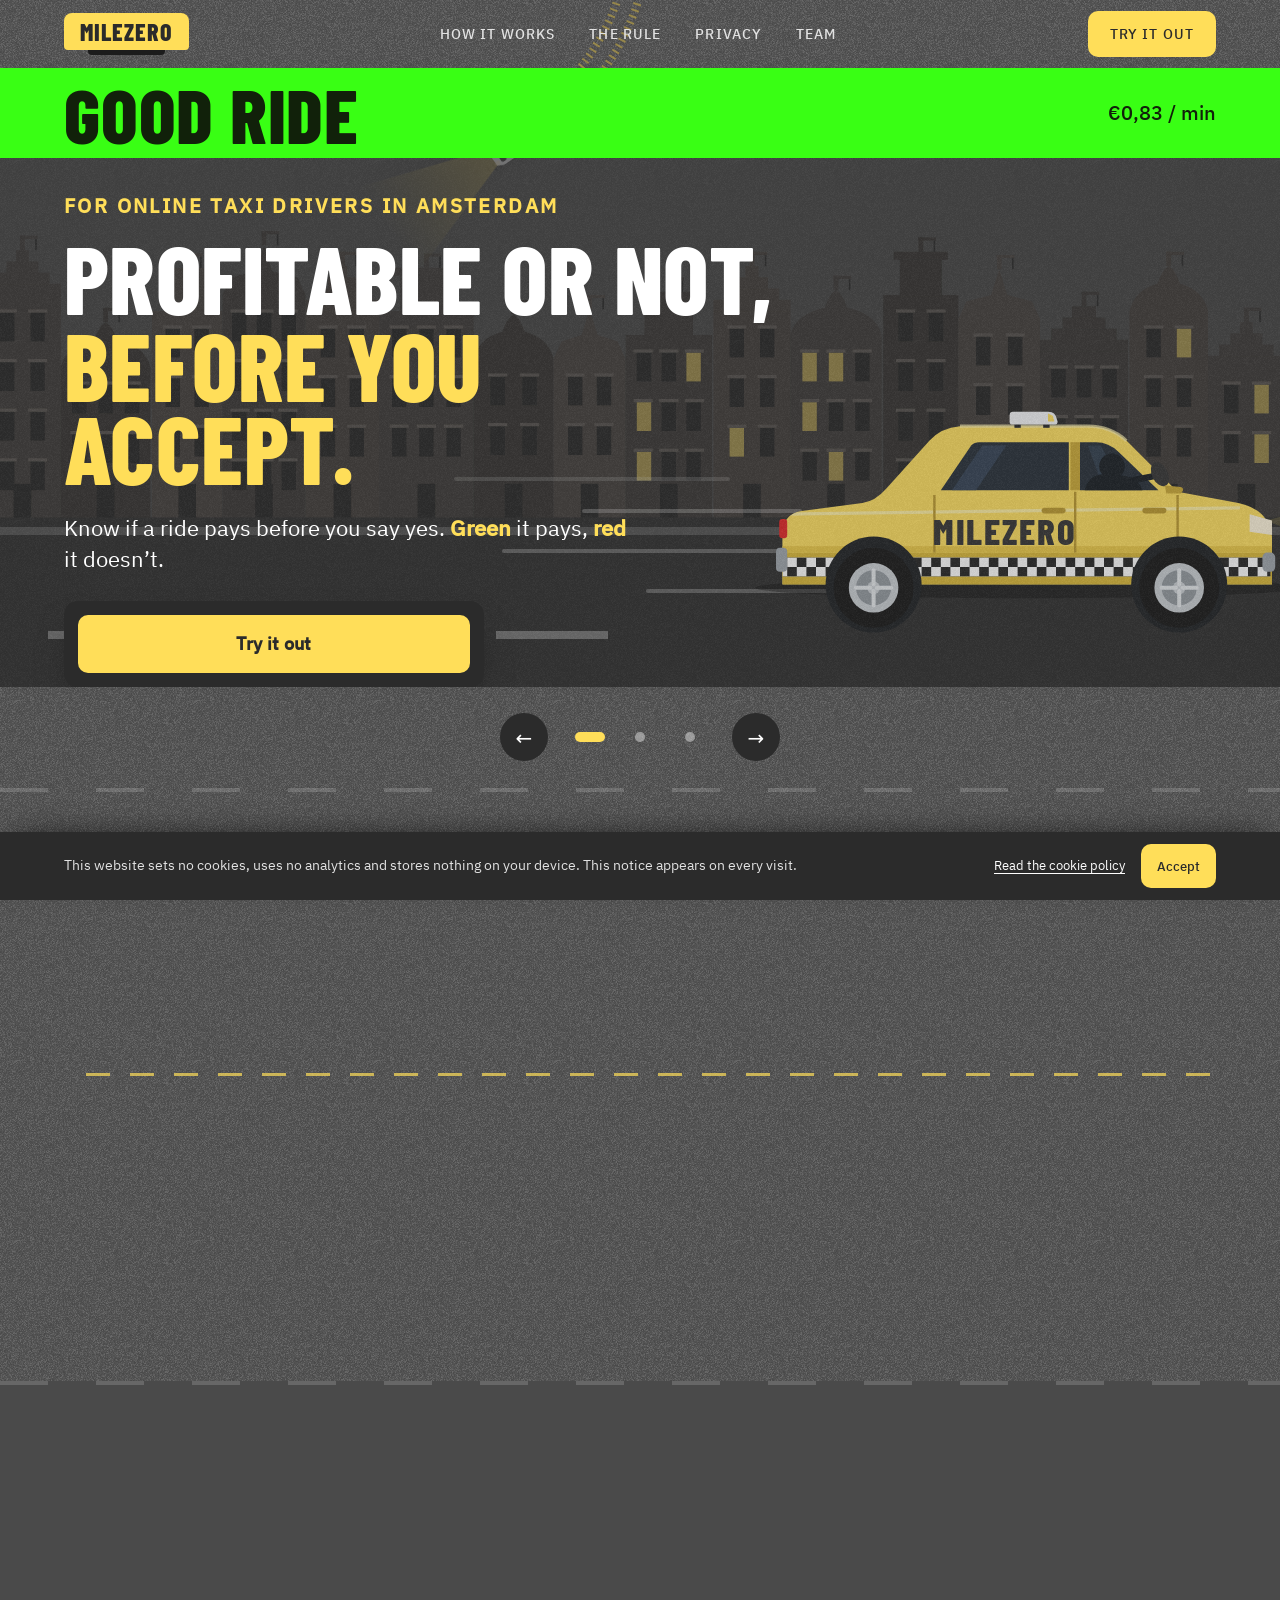
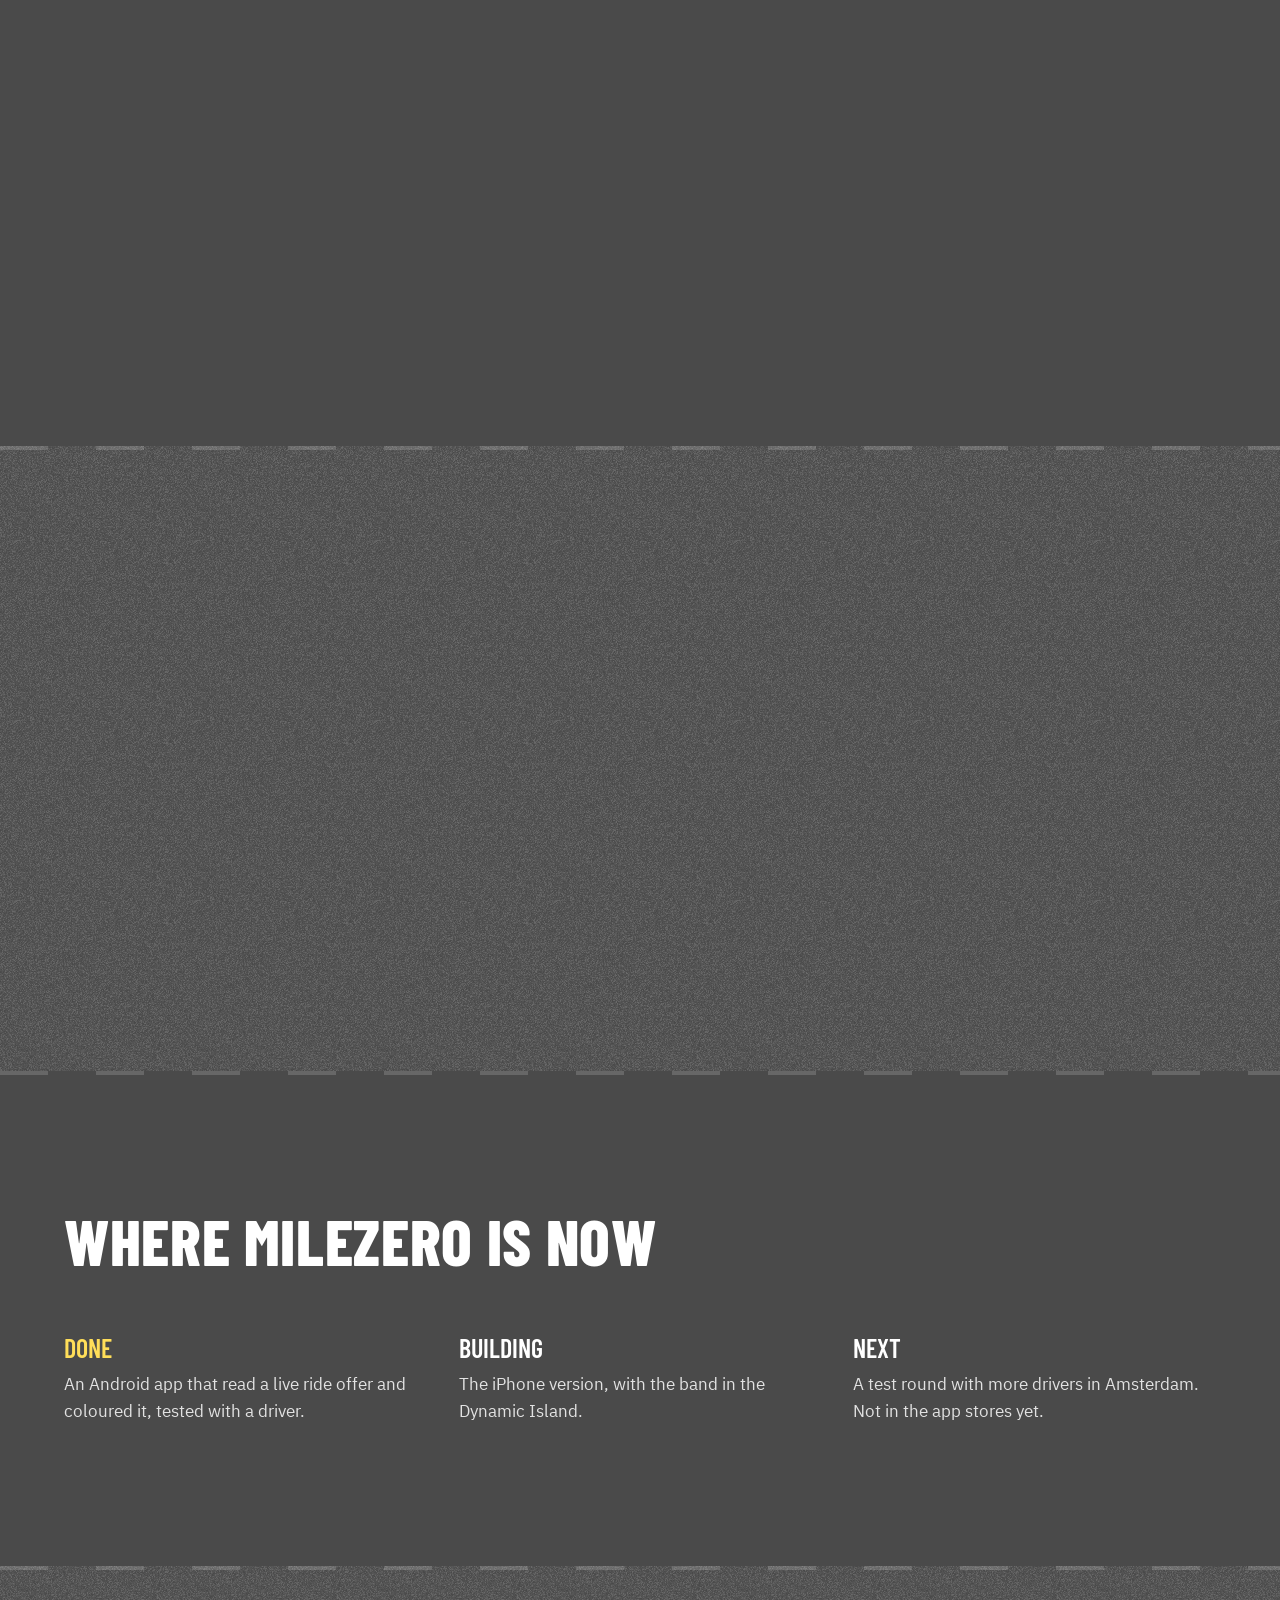
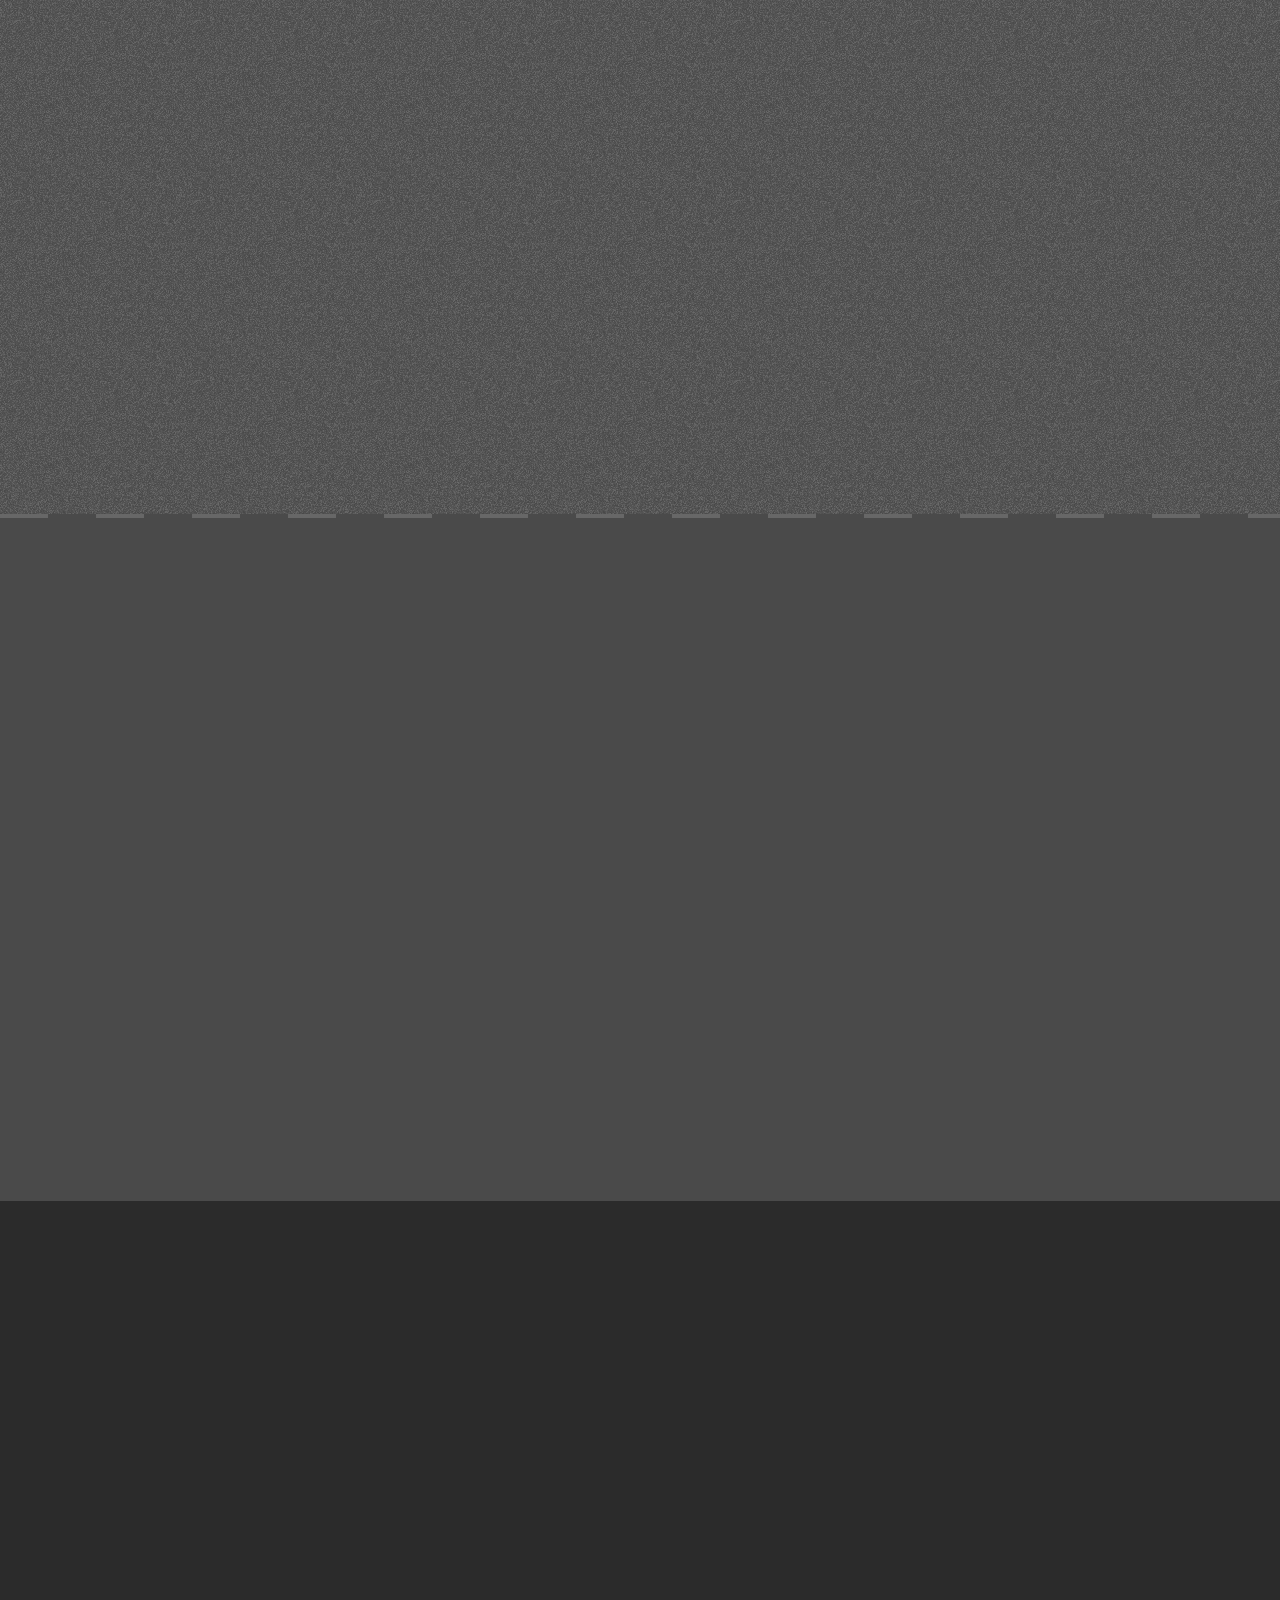
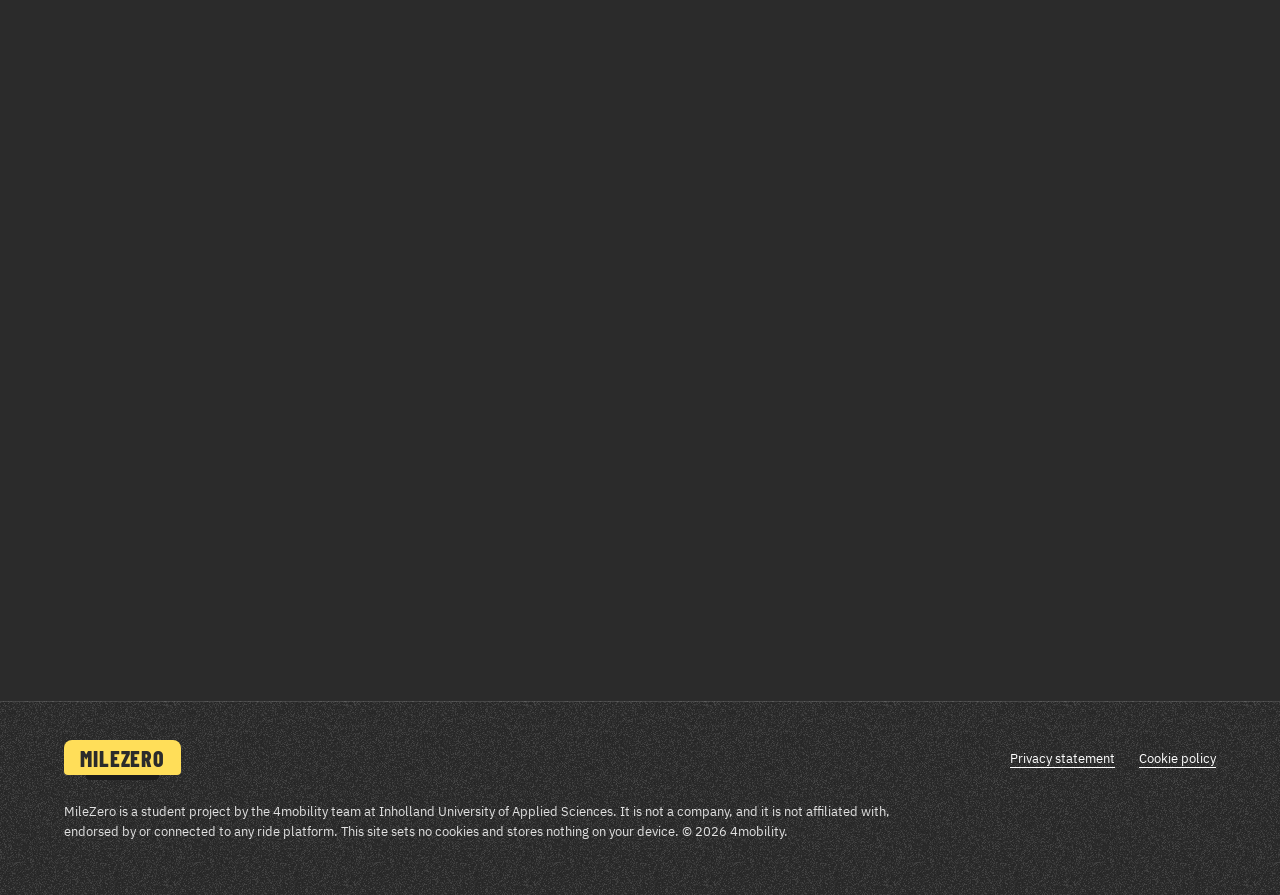
==== commit d0d3aede: "MileZero landing page Co-Authored-By: Claude Opus 5.5 <noreply@anthropic.com>" ====
--- a/index.html
+++ b/index.html
@@ -24,7 +24,7 @@
 <link rel="apple-touch-icon" href="assets/apple-touch-icon.png">
 <link rel="manifest" href="manifest.webmanifest">
 <link rel="preload" href="assets/fonts/barlow-condensed-latin-800-normal.woff2" as="font" type="font/woff2" crossorigin>
-<link rel="stylesheet" href="style.css?v=1794828454">
+<link rel="stylesheet" href="style.css?v=1794828647">
 </head>
 <body>
 <a class="skip" href="#main">Skip to content</a>
@@ -274,6 +274,6 @@
     <button type="button" class="btn" id="consentOk">Accept</button>
   </div>
 </div>
-<script src="main.js?v=1794828454"></script>
+<script src="main.js?v=1794828647"></script>
 </body>
 </html>
--- a/style.css
+++ b/style.css
@@ -407,10 +407,10 @@
 .store span{display:flex;flex-direction:column;font:600 20px/1.05 var(--body);white-space:nowrap}
 .store small{font:500 10.5px/1.2 var(--body);letter-spacing:.04em;margin-bottom:1px}
 .stores-note{font:500 13px/1.5 var(--mono);color:var(--mut);margin:14px 0 0;max-width:34em}
-#slide1::before{content:"";position:absolute;inset:0;z-index:-1;background:url(assets/hero-taxi.svg?v=7) right bottom/cover no-repeat;opacity:.7;pointer-events:none}
+#slide1::before{content:"";position:absolute;inset:0;z-index:-1;background:url(assets/hero-taxi.svg?v=9) right bottom/cover no-repeat;opacity:.7;pointer-events:none}
 @media (max-width:520px){.cab b{font-size:19px;padding:6px 12px 5px}.btn.big{width:100%;justify-content:center}.store{flex:1 1 150px}.store span{font-size:17px}}
 @media (max-width:900px){#slide1::before{background-size:210% auto;background-position:80% 64%;opacity:.3}}
-@media (max-width:900px){#slide1::before{display:none}#slide1 .hero-copy::after{content:"";display:block;height:clamp(170px,46vw,330px);margin:32px calc(-1*var(--pad)) 0;background:url(assets/hero-taxi.svg?v=7) right bottom/cover no-repeat}}
+@media (max-width:900px){#slide1::before{display:none}#slide1 .hero-copy::after{content:"";display:block;height:clamp(170px,46vw,330px);margin:32px calc(-1*var(--pad)) 0;background:url(assets/hero-taxi.svg?v=9) right bottom/cover no-repeat}}
 .hero .eyebrow{font-size:clamp(16px,2.6vw,28px);font-weight:600;line-height:1.2;margin-bottom:26px}
 .getcard{background:var(--night);border-radius:14px;padding:18px;max-width:440px;margin-top:32px;box-shadow:0 18px 40px -18px rgba(0,0,0,.6)}
 .getcard .cta,.getcard .stores{margin:0}
@@ -481,8 +481,16 @@
   #slide1::before,#slide1 .hero-copy::after{display:none!important}
   #slide1 .hero-copy{padding-bottom:0!important}
   .scene{display:block;width:100%;aspect-ratio:2.3/1;max-height:24vh;margin:0 0 clamp(12px,2vh,20px);border-radius:14px;
-    background:url(assets/hero-taxi.svg?v=7) 96% 100%/auto 152% no-repeat;box-shadow:0 14px 32px -14px rgba(0,0,0,.7)}
+    background:url(assets/hero-taxi.svg?v=9) 96% 100%/auto 152% no-repeat;box-shadow:0 14px 32px -14px rgba(0,0,0,.7)}
 }
 /* vision / mission: the headings are bigger than the text */
 .vm-label{margin:0 0 14px;font:800 clamp(44px,5.6vw,76px)/.95 var(--display);letter-spacing:.01em;text-transform:uppercase;color:var(--gold)}
 .vm-text{font:600 clamp(20px,2vw,28px)/1.2 var(--display)}
+
+/* 2026-11-16 (2): scene is the phone background again, one font family for labels too */
+@media (max-width:900px){
+  .scene{display:none!important}
+  #slide1::before{display:block!important;background-size:240% auto;background-position:100% 100%;opacity:.7}
+  #slide1 .hero-copy{padding-bottom:clamp(120px,20vh,190px)!important}
+}
+:root{--mono:var(--body)}
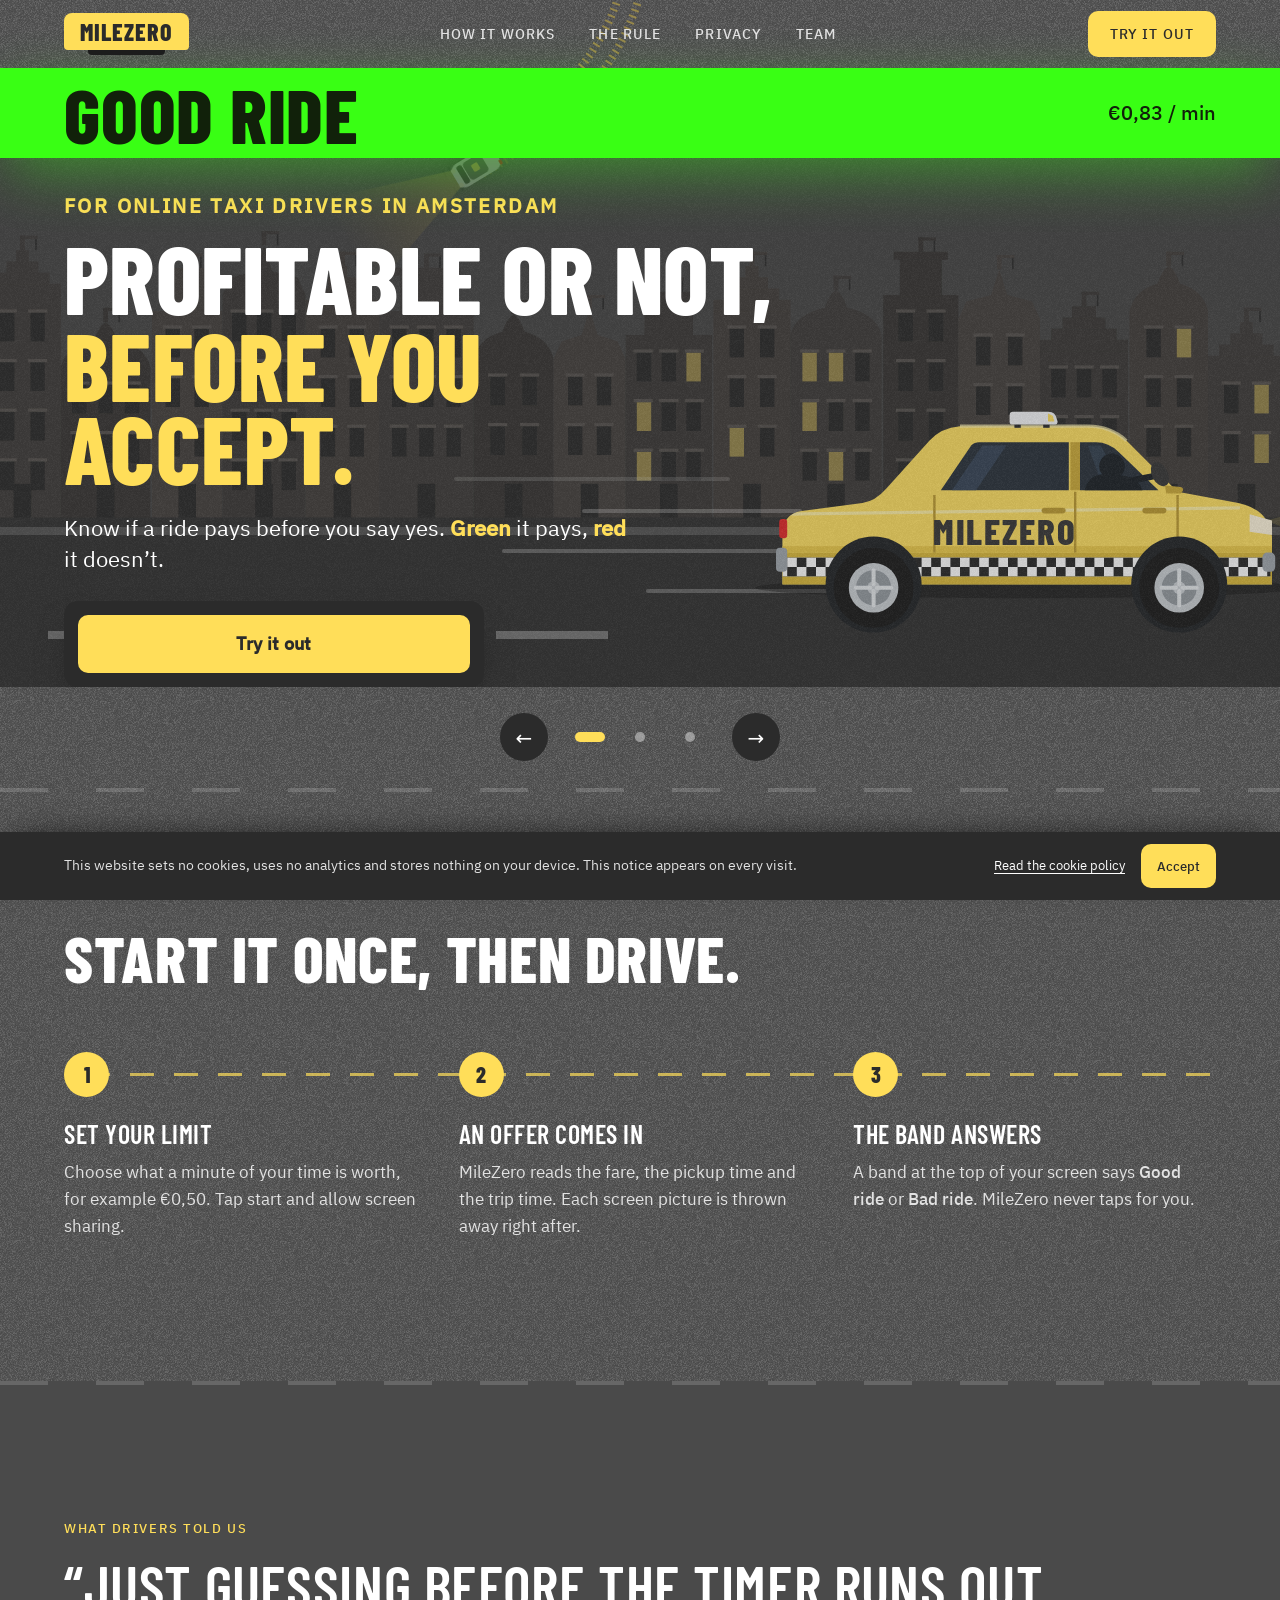
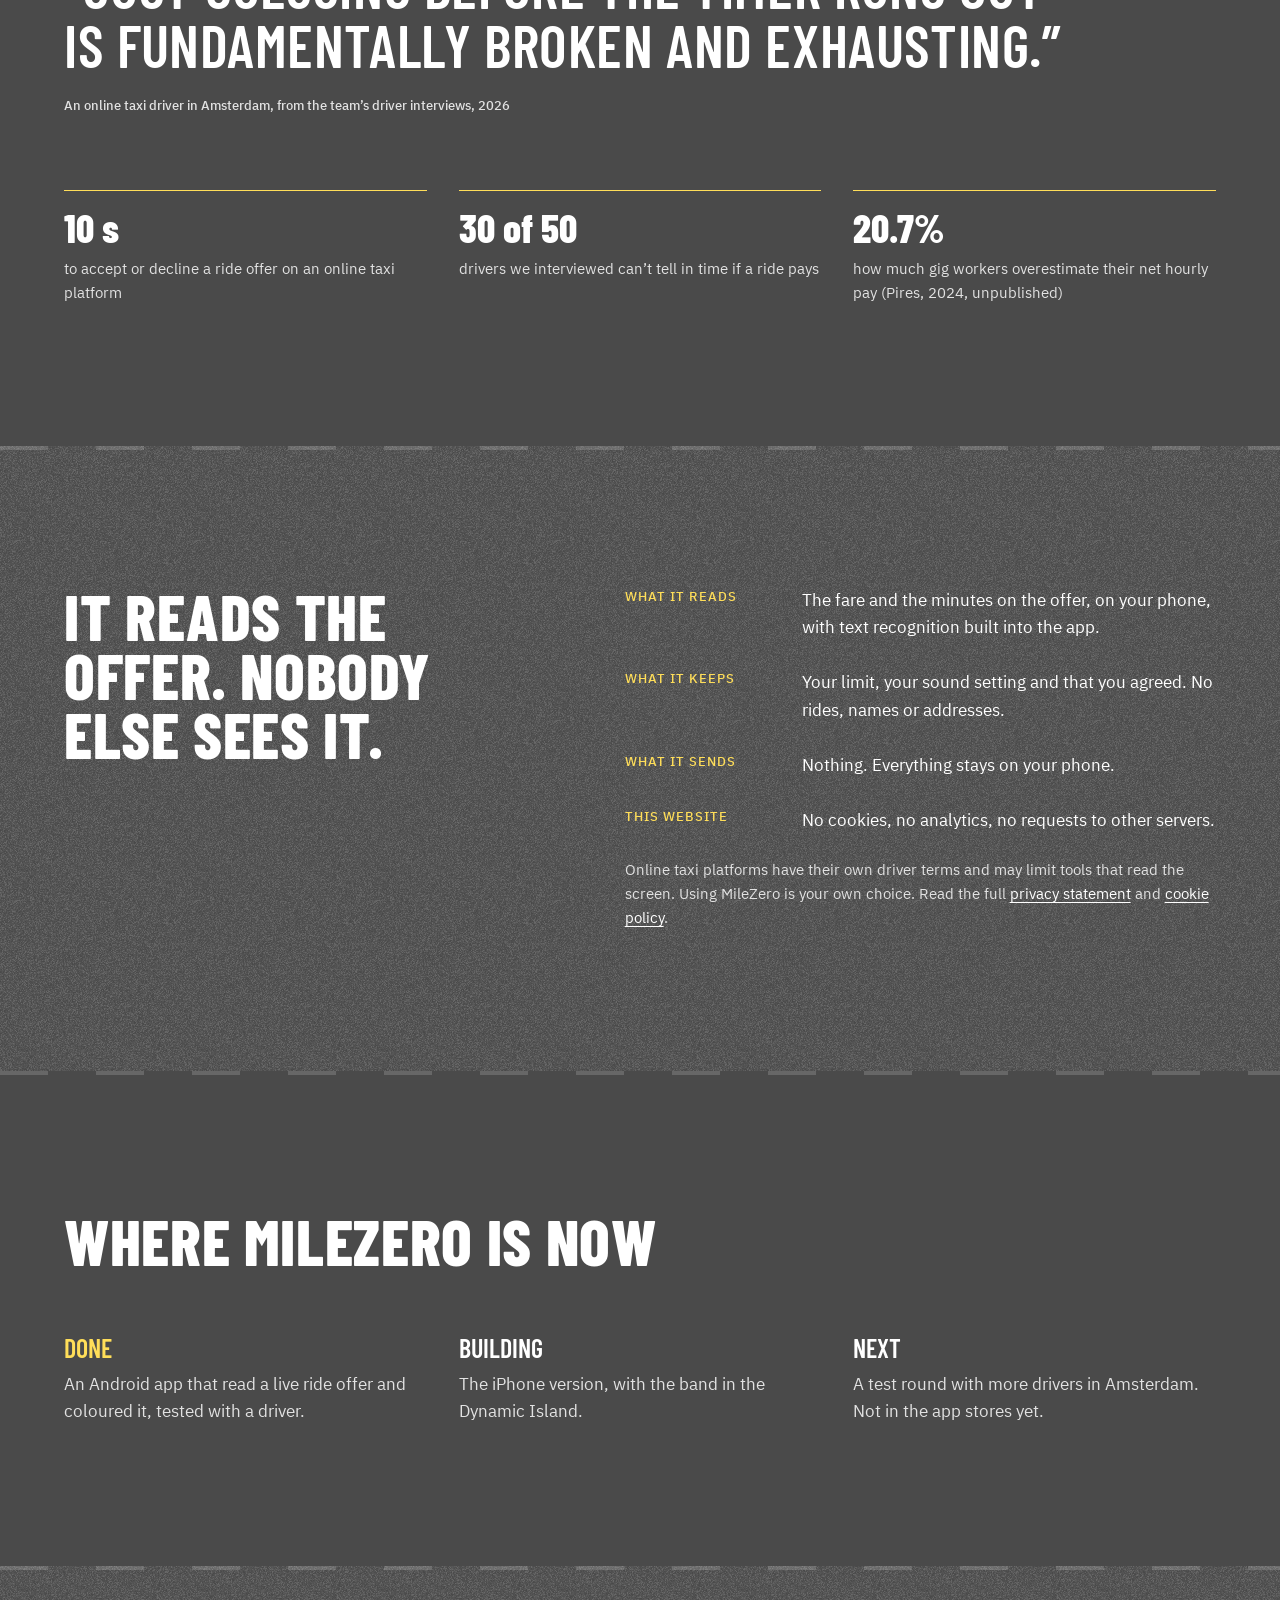
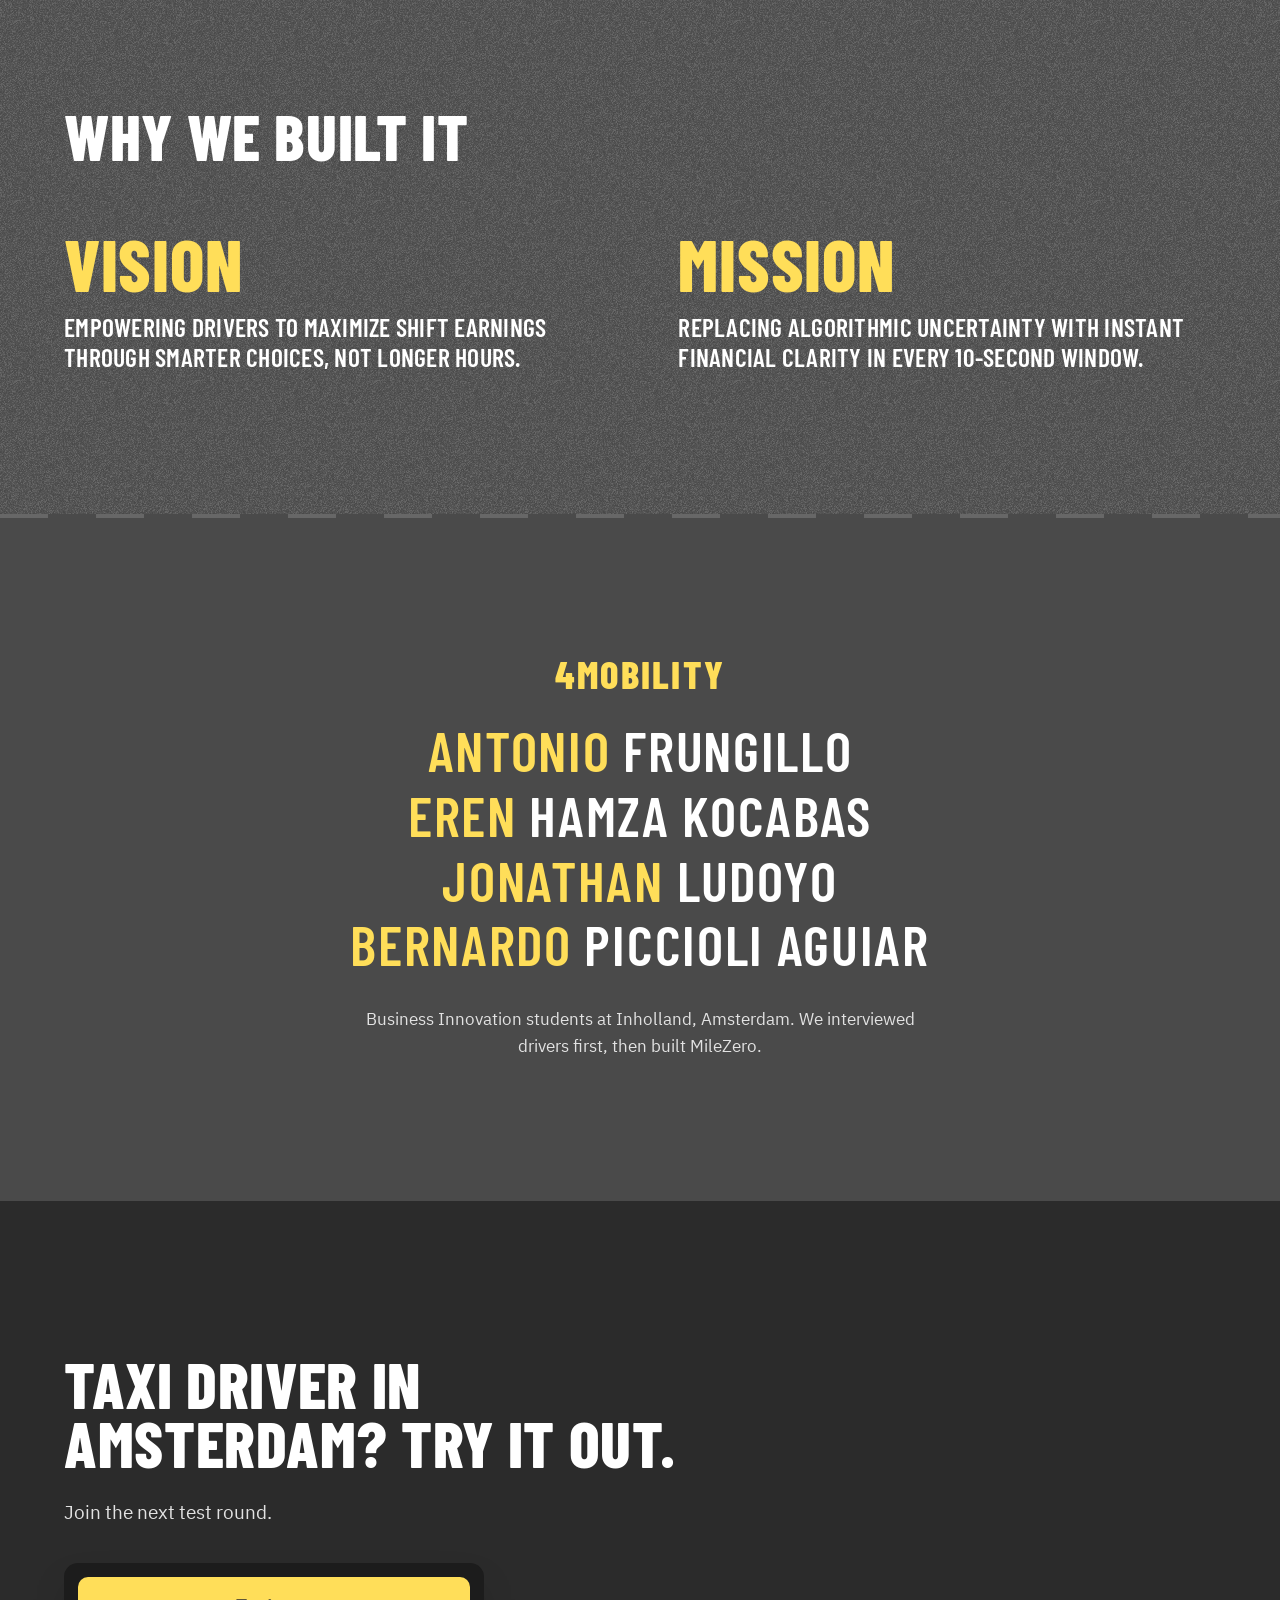
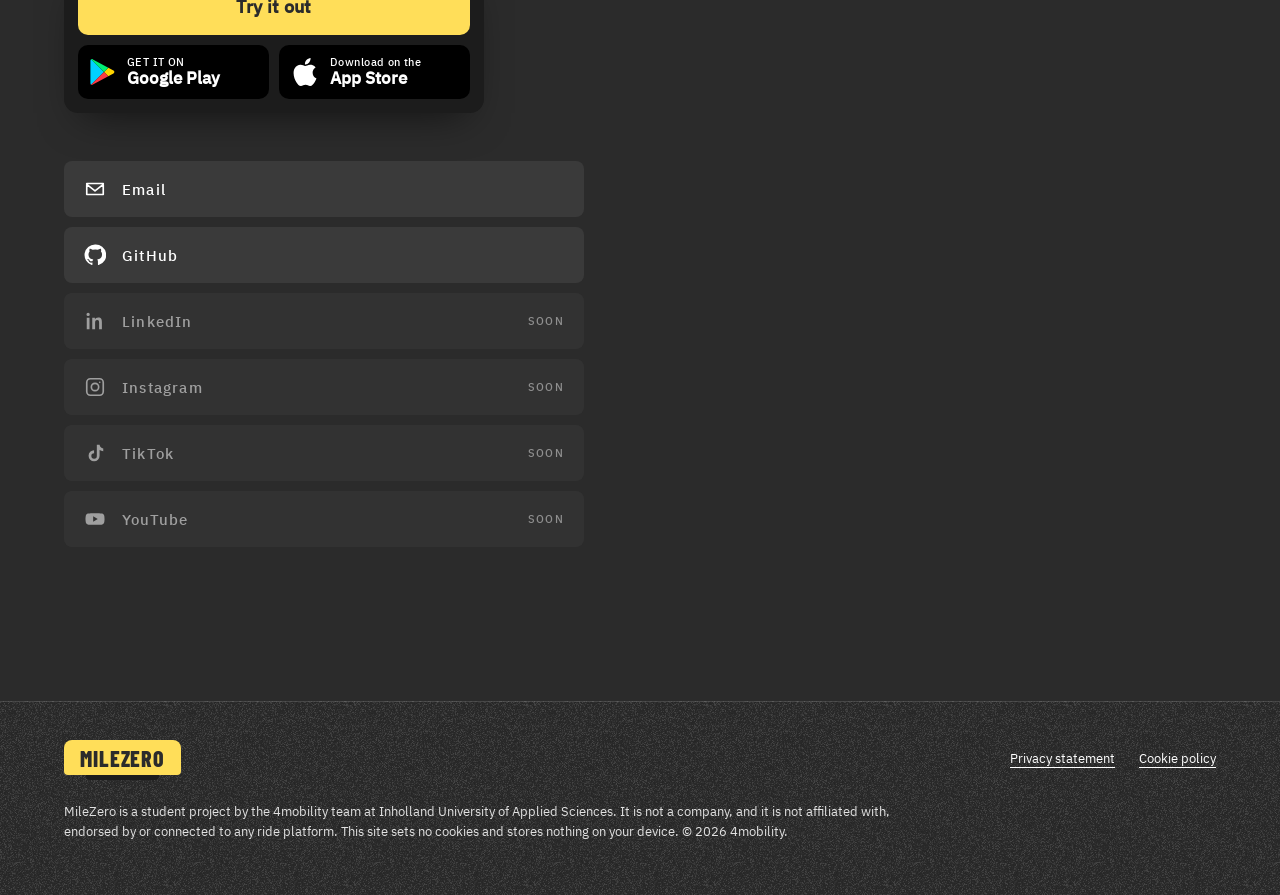
==== commit 9ddda1bf: "MileZero landing page Co-Authored-By: Claude Opus 5.5 <noreply@anthropic.com>" ====
--- a/index.html
+++ b/index.html
@@ -24,7 +24,7 @@
 <link rel="apple-touch-icon" href="assets/apple-touch-icon.png">
 <link rel="manifest" href="manifest.webmanifest">
 <link rel="preload" href="assets/fonts/barlow-condensed-latin-800-normal.woff2" as="font" type="font/woff2" crossorigin>
-<link rel="stylesheet" href="style.css?v=1794828647">
+<link rel="stylesheet" href="style.css?v=1794828803">
 </head>
 <body>
 <a class="skip" href="#main">Skip to content</a>
@@ -274,6 +274,6 @@
     <button type="button" class="btn" id="consentOk">Accept</button>
   </div>
 </div>
-<script src="main.js?v=1794828647"></script>
+<script src="main.js?v=1794828803"></script>
 </body>
 </html>
--- a/style.css
+++ b/style.css
@@ -494,3 +494,15 @@
   #slide1 .hero-copy{padding-bottom:clamp(120px,20vh,190px)!important}
 }
 :root{--mono:var(--body)}
+
+/* 2026-11-16 (3): phones: text, then the taxi scene, then the button under the car */
+@media (max-width:900px){
+  #slide1::before{display:none!important}
+  #slide1 .hero-copy{display:flex;flex-direction:column;padding-bottom:0!important}
+  #slide1 .hero-copy>*{position:relative;z-index:1}
+  #slide1 .hero-copy .eyebrow{order:0}#slide1 .hero-copy h1{order:1}#slide1 .hero-copy .lead{order:2}
+  #slide1 .hero-copy .scene{display:block!important;width:auto;order:3;z-index:0;margin:-56px calc(-1*var(--pad)) 0;aspect-ratio:auto;max-height:none;height:clamp(190px,30vh,250px);border-radius:0;box-shadow:none;
+    background:url(assets/hero-taxi.svg?v=9) 100% 100%/auto 135% no-repeat;opacity:.9;
+    -webkit-mask-image:linear-gradient(to bottom,transparent,#000 38%);mask-image:linear-gradient(to bottom,transparent,#000 38%)}
+  #slide1 .hero-copy .getcard{order:4;margin-top:12px}
+}
